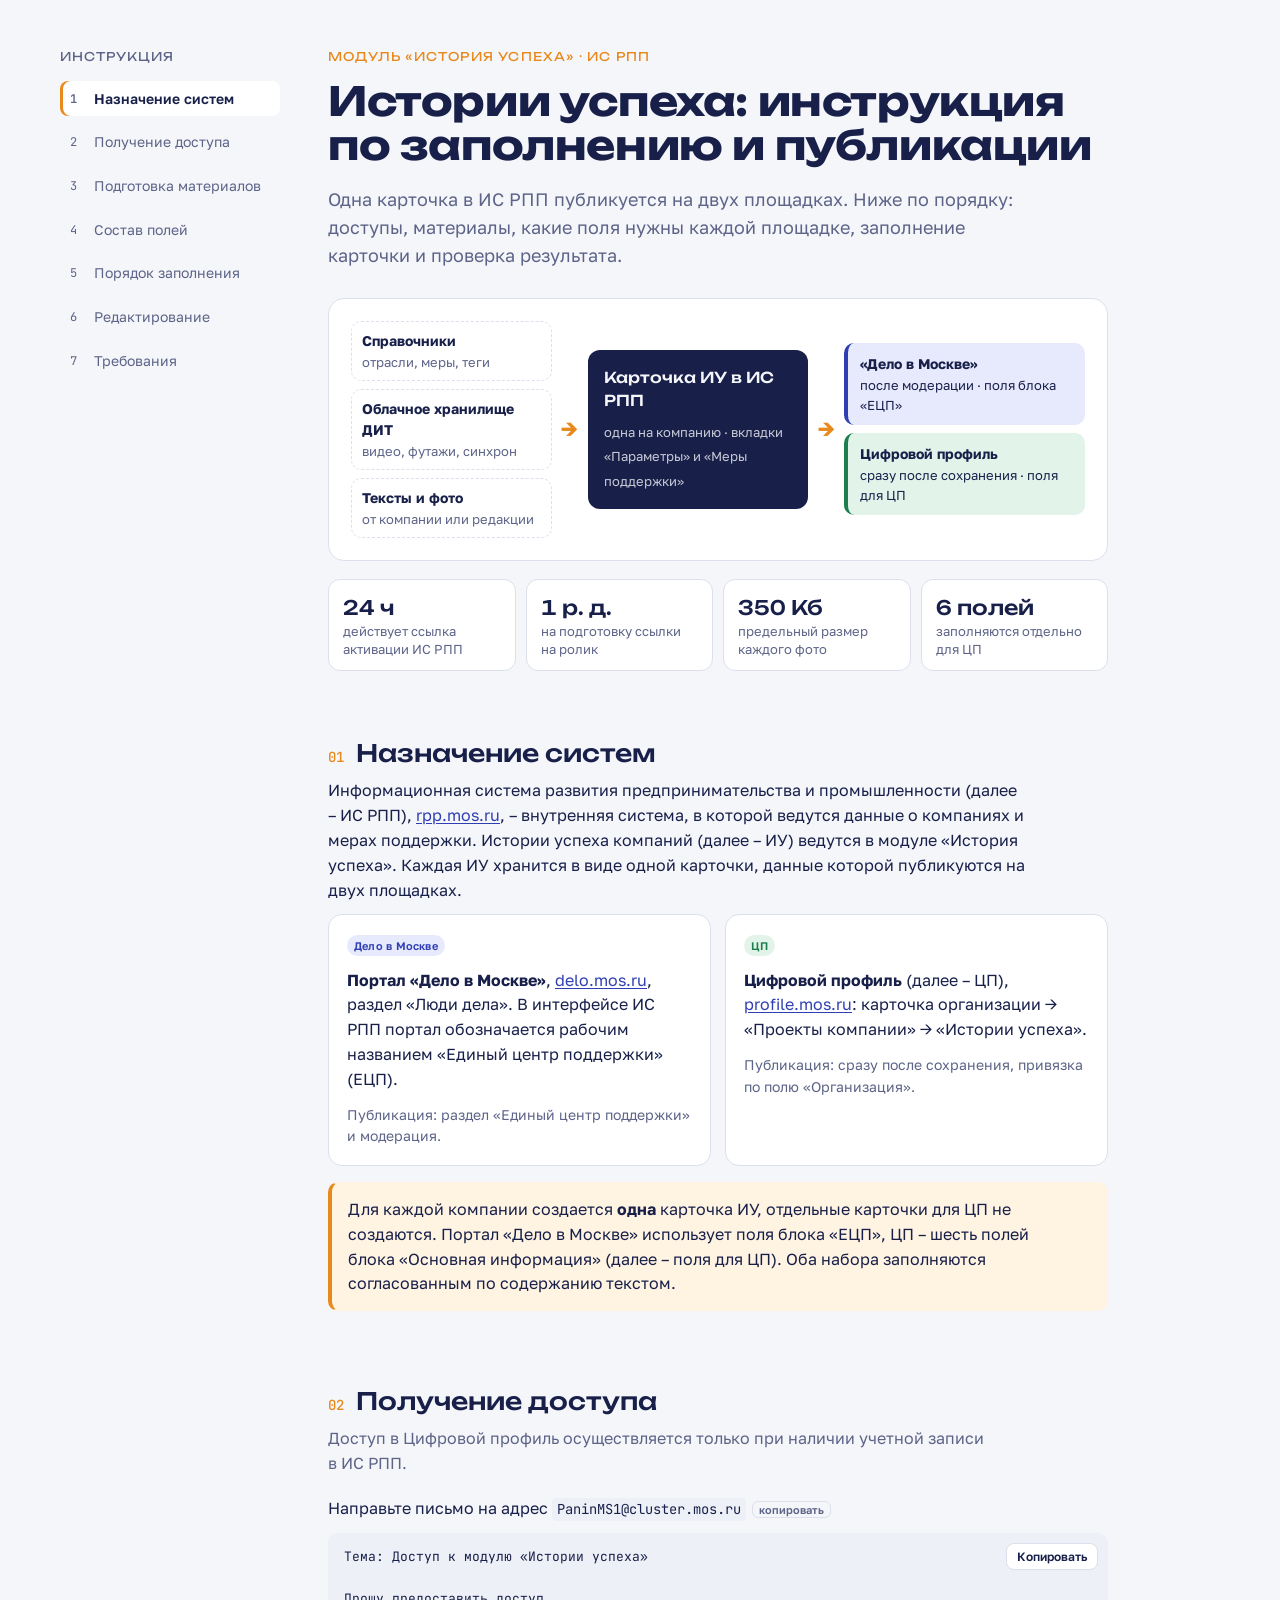
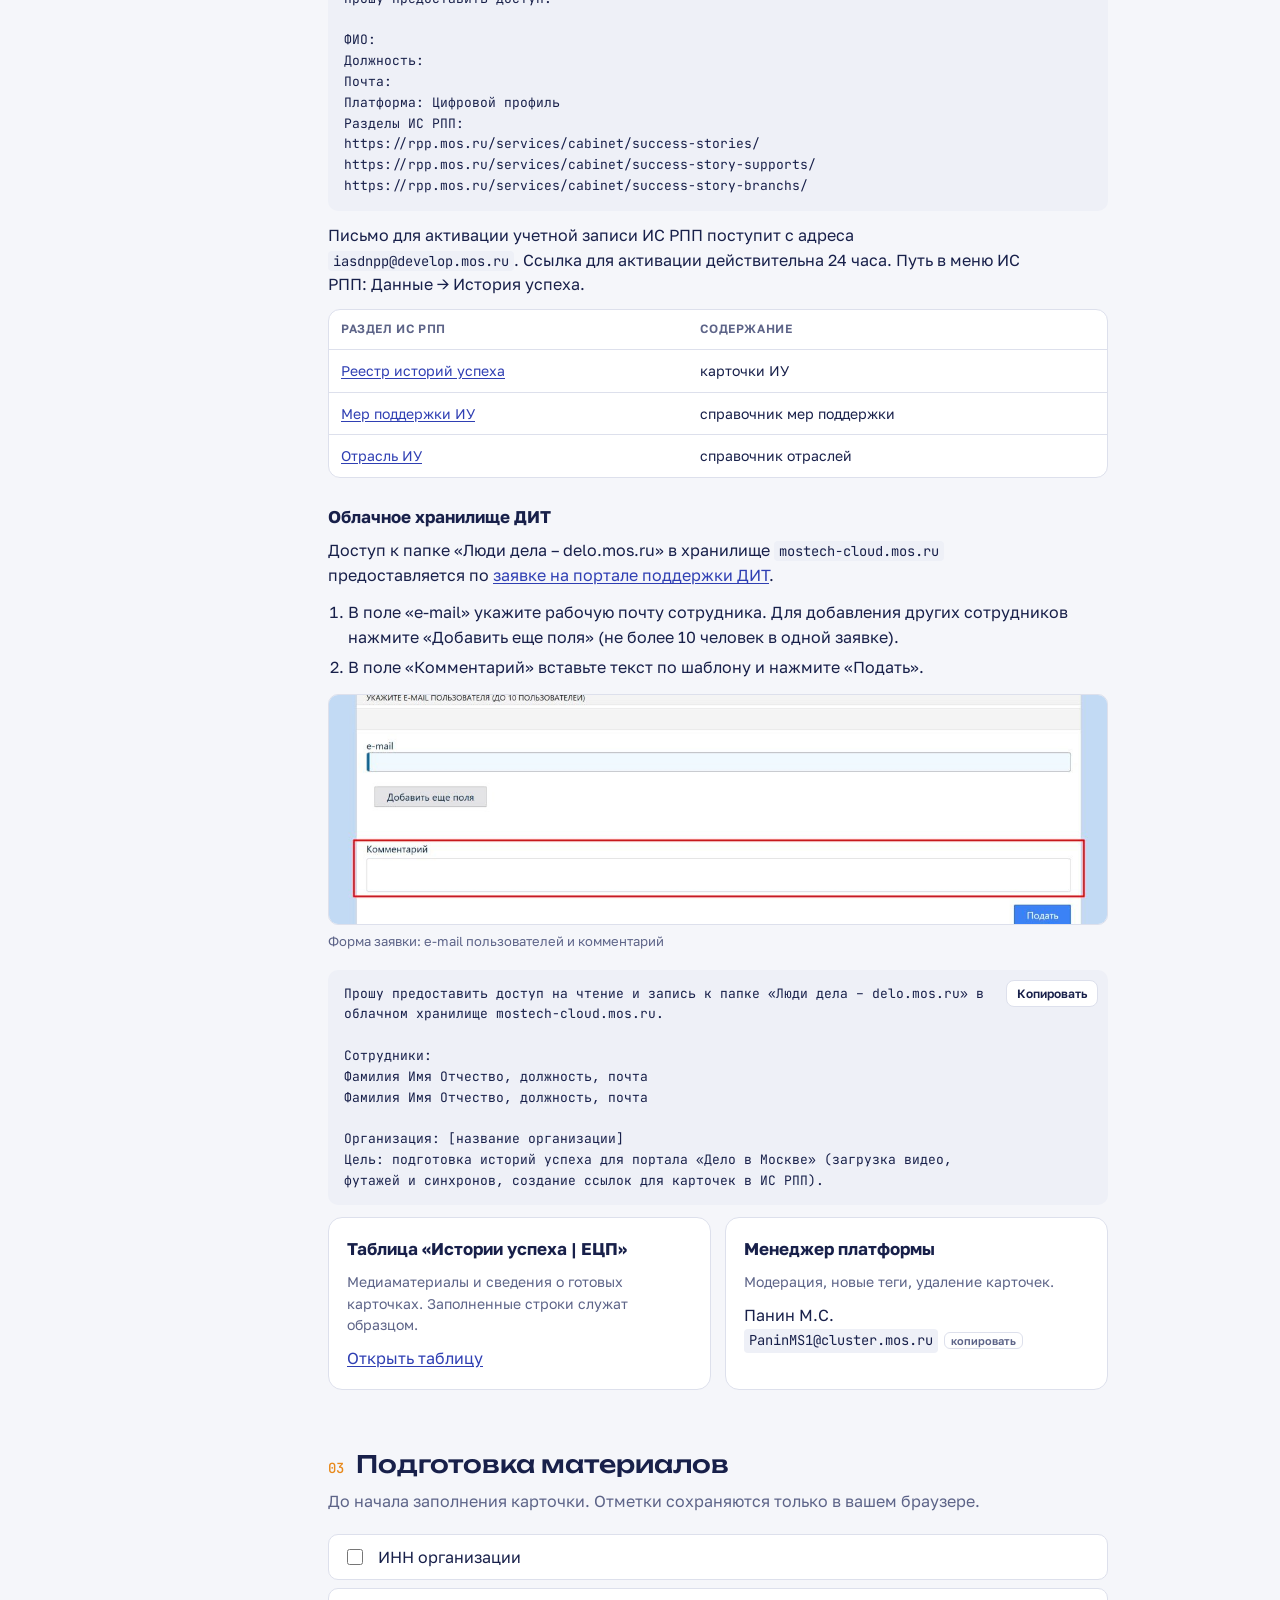
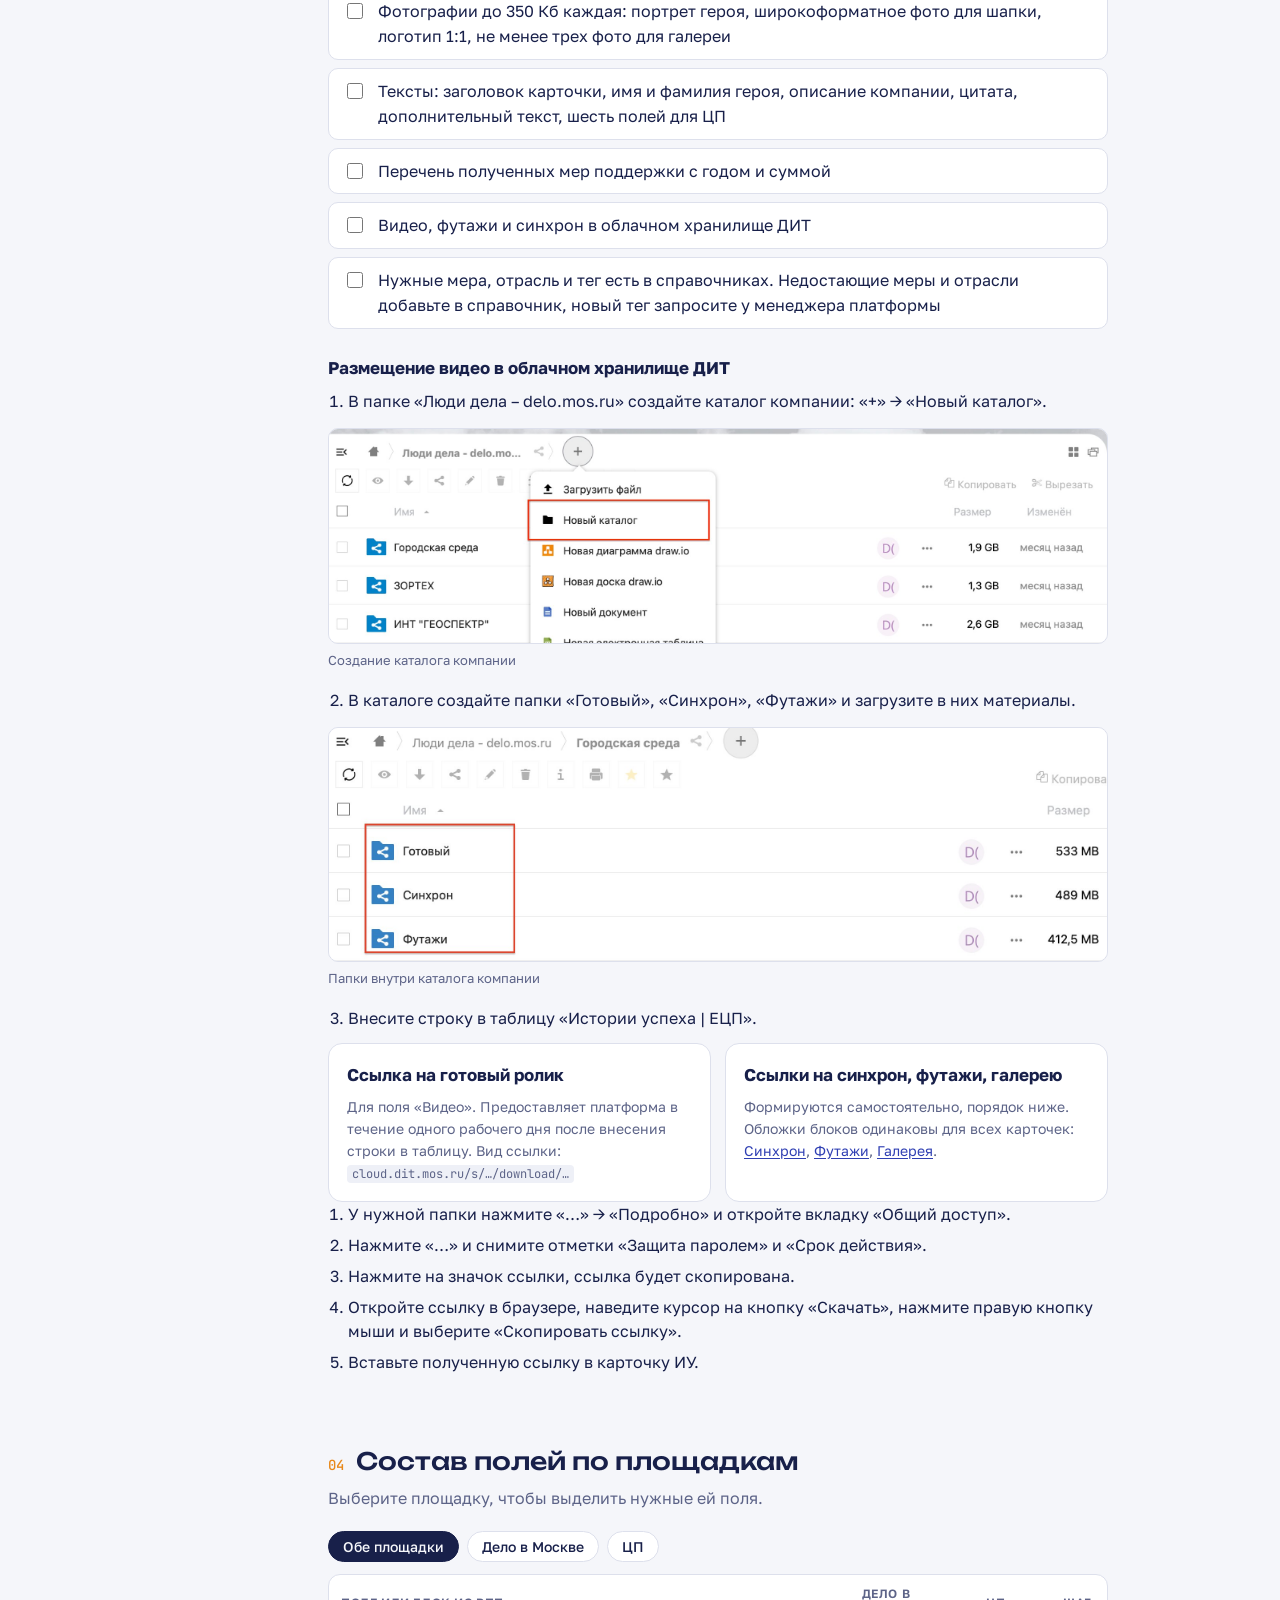
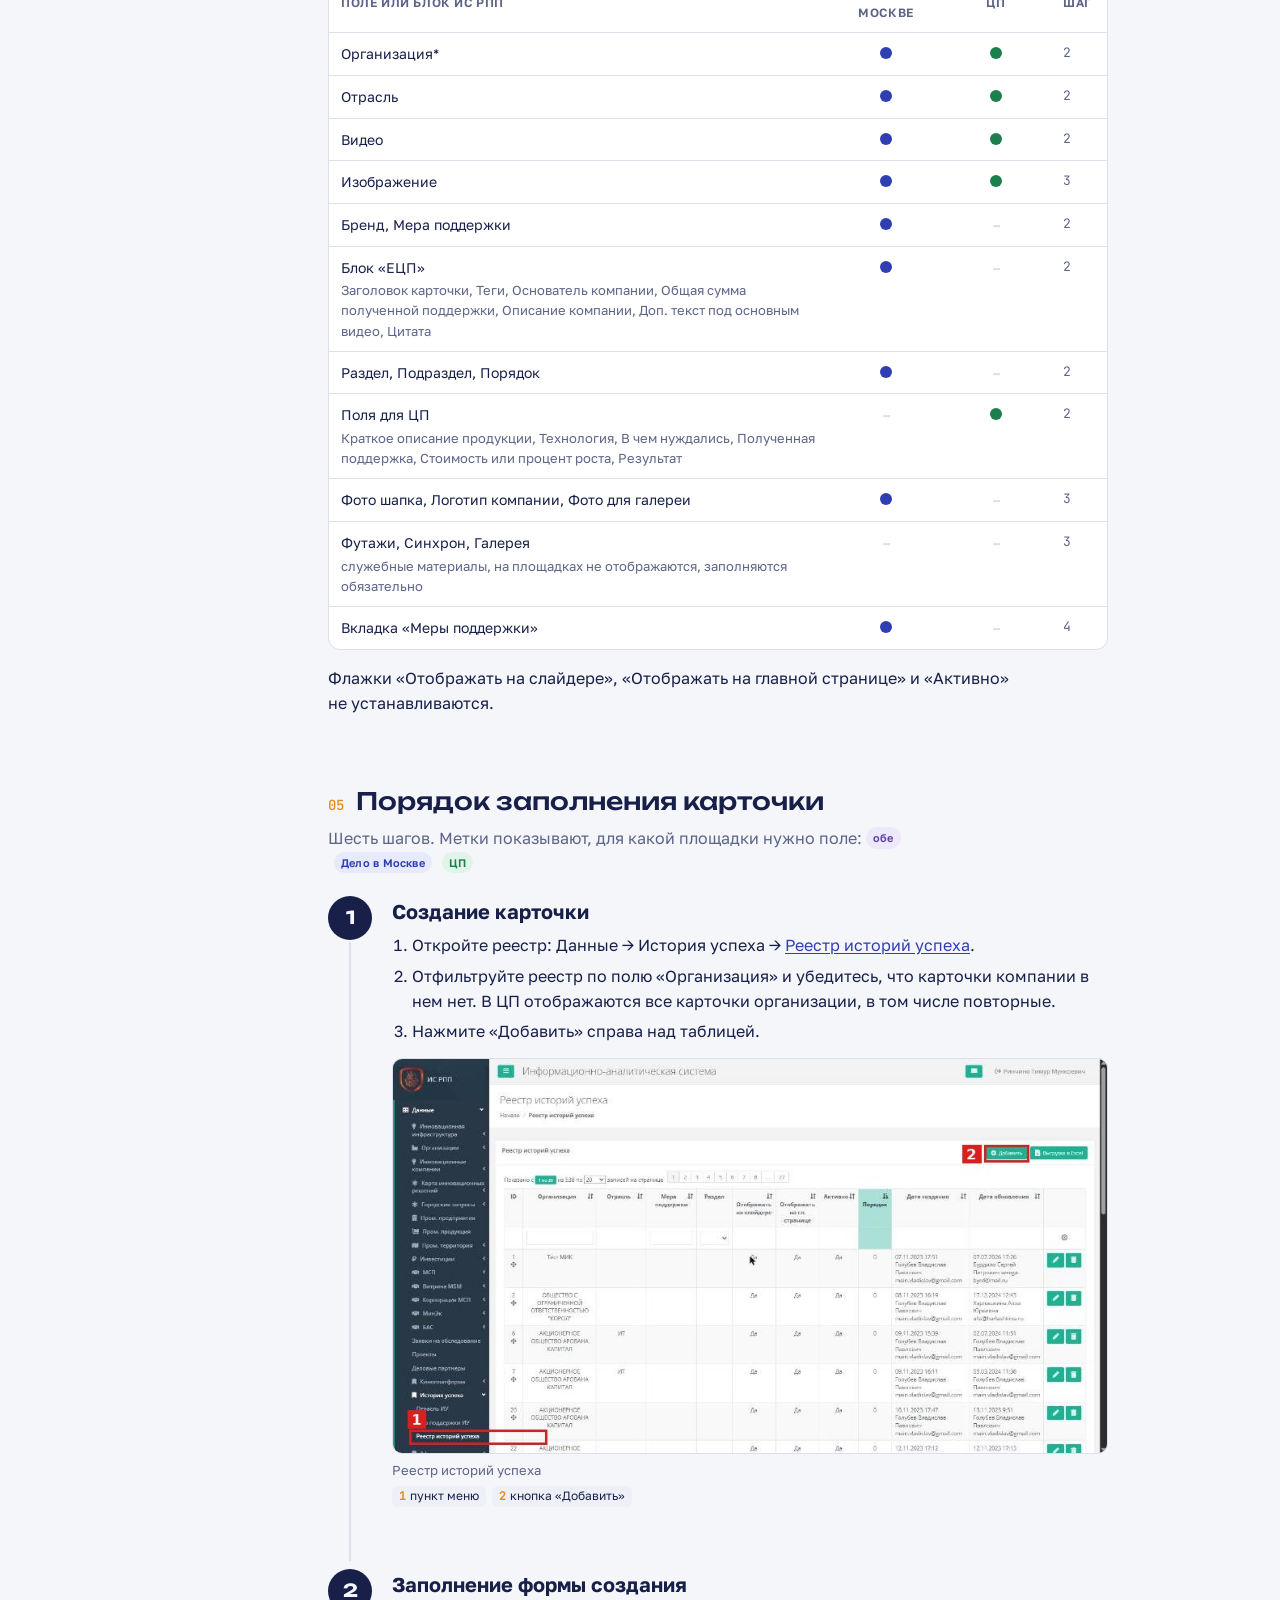
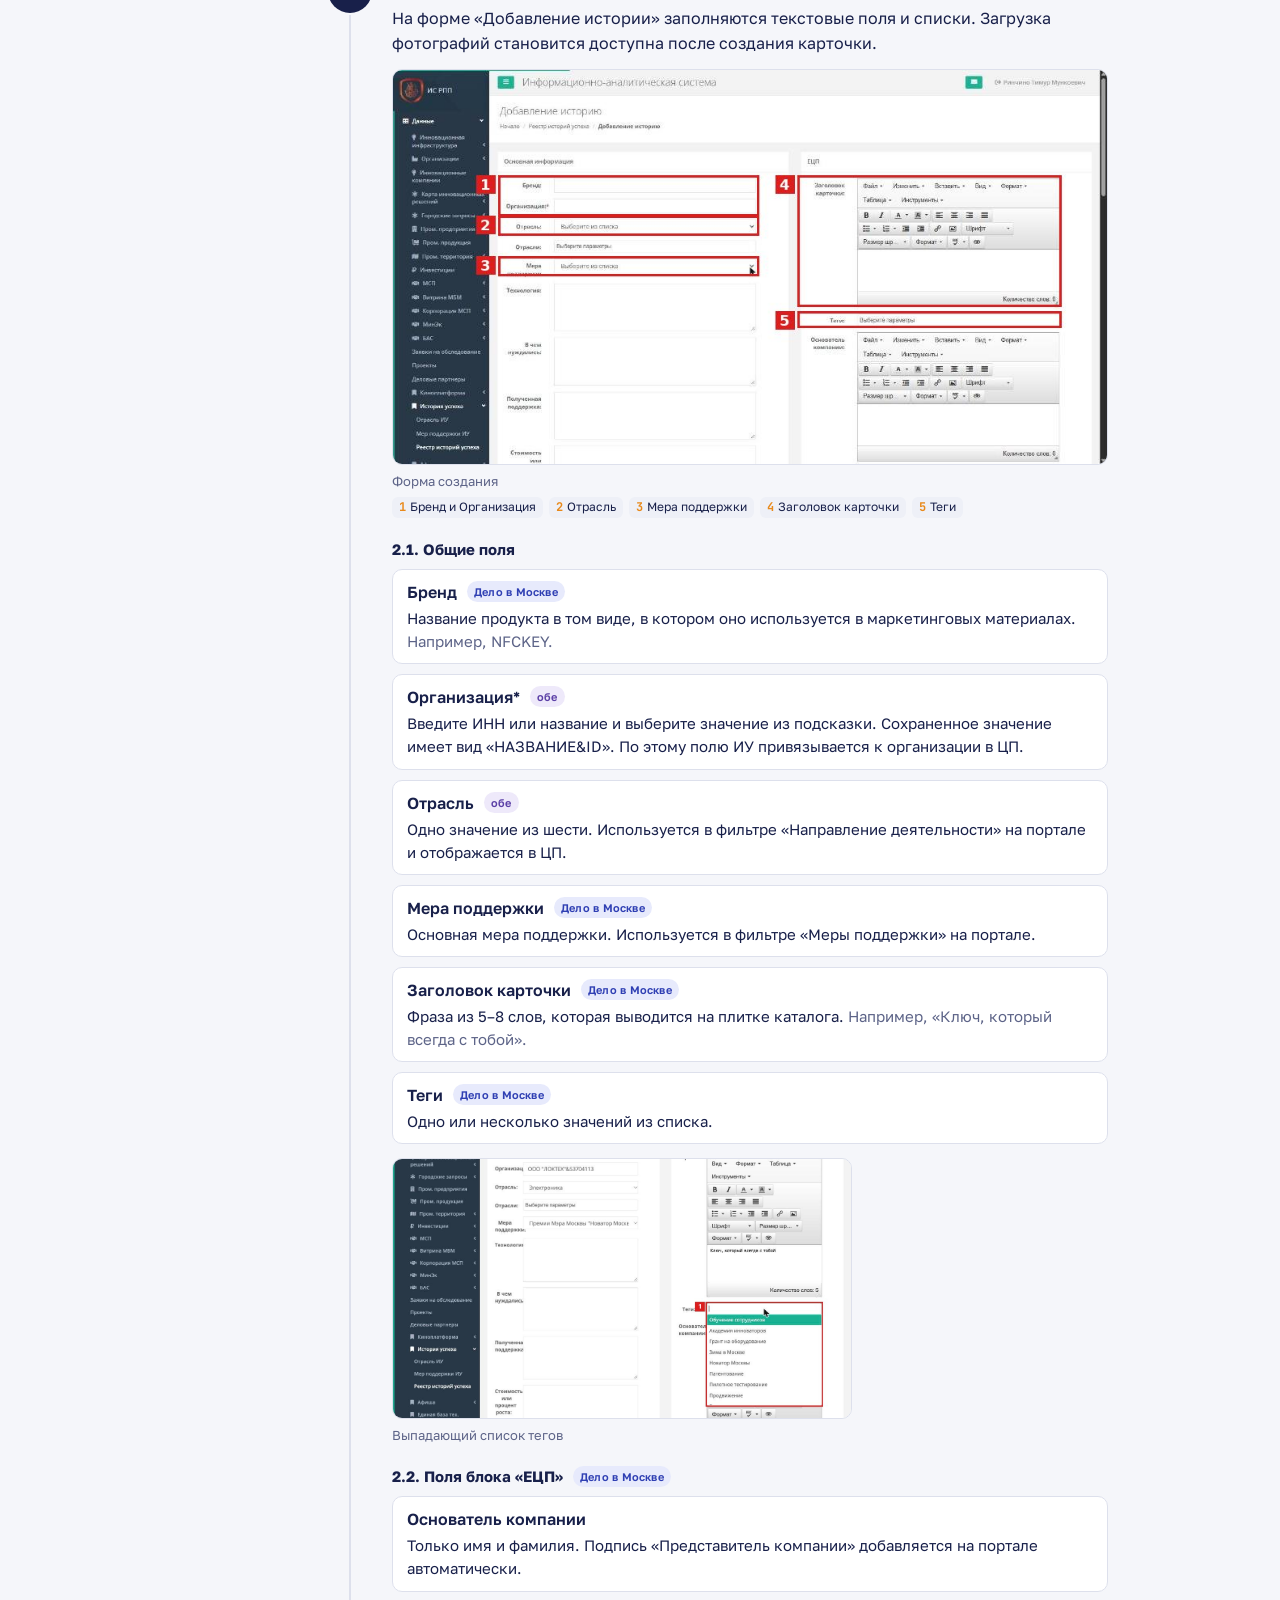
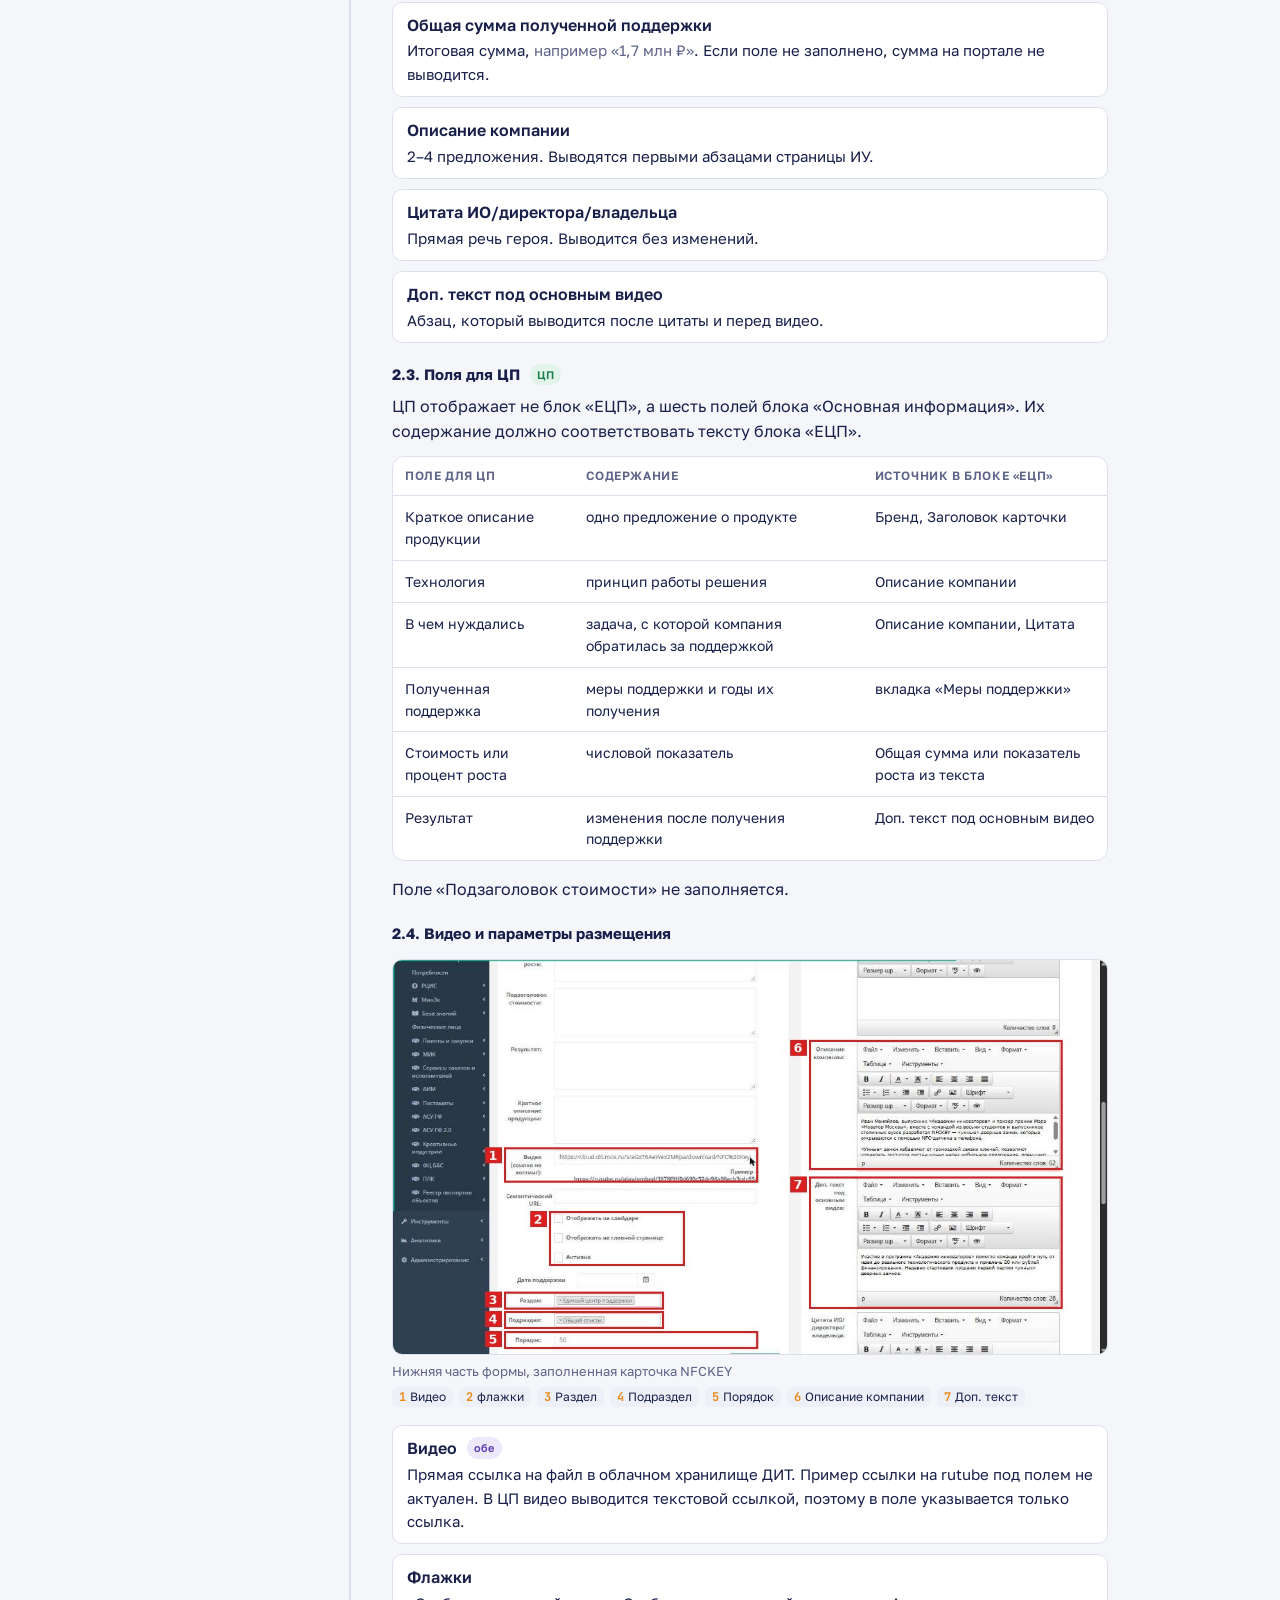
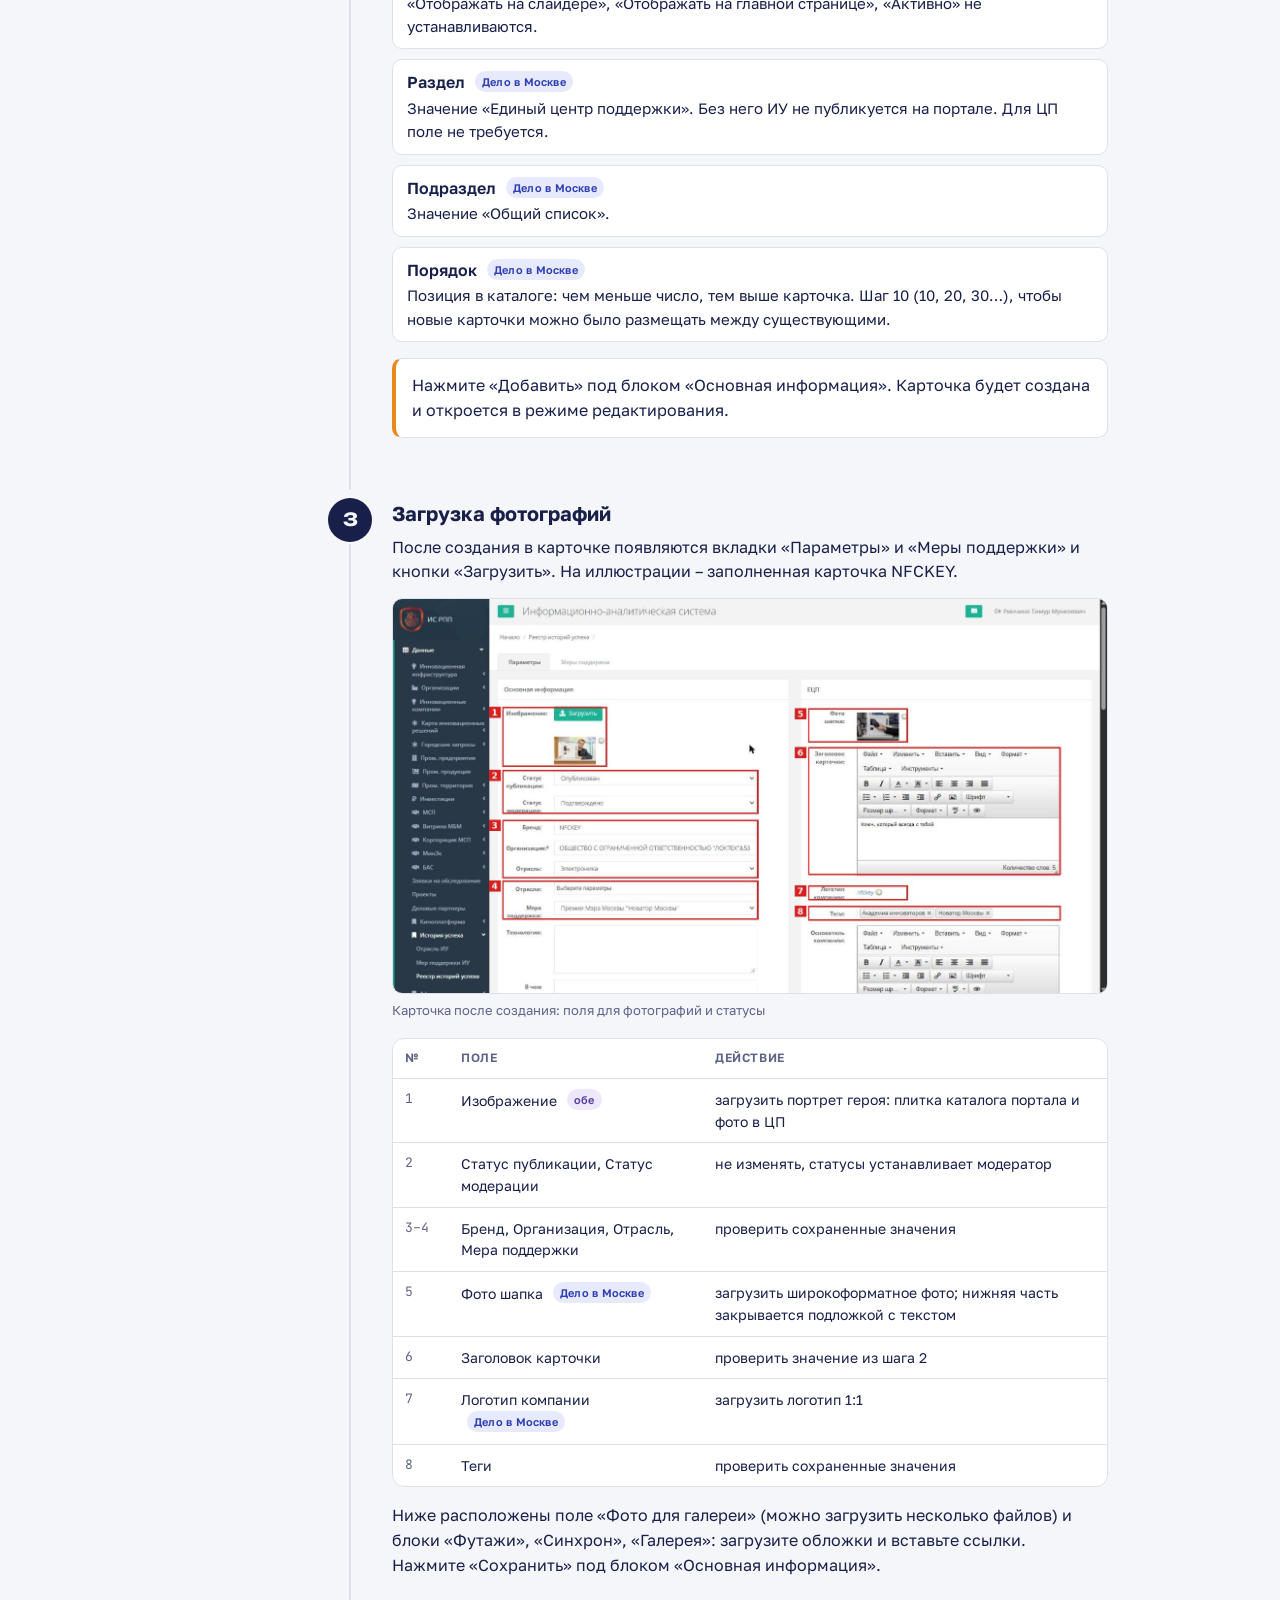
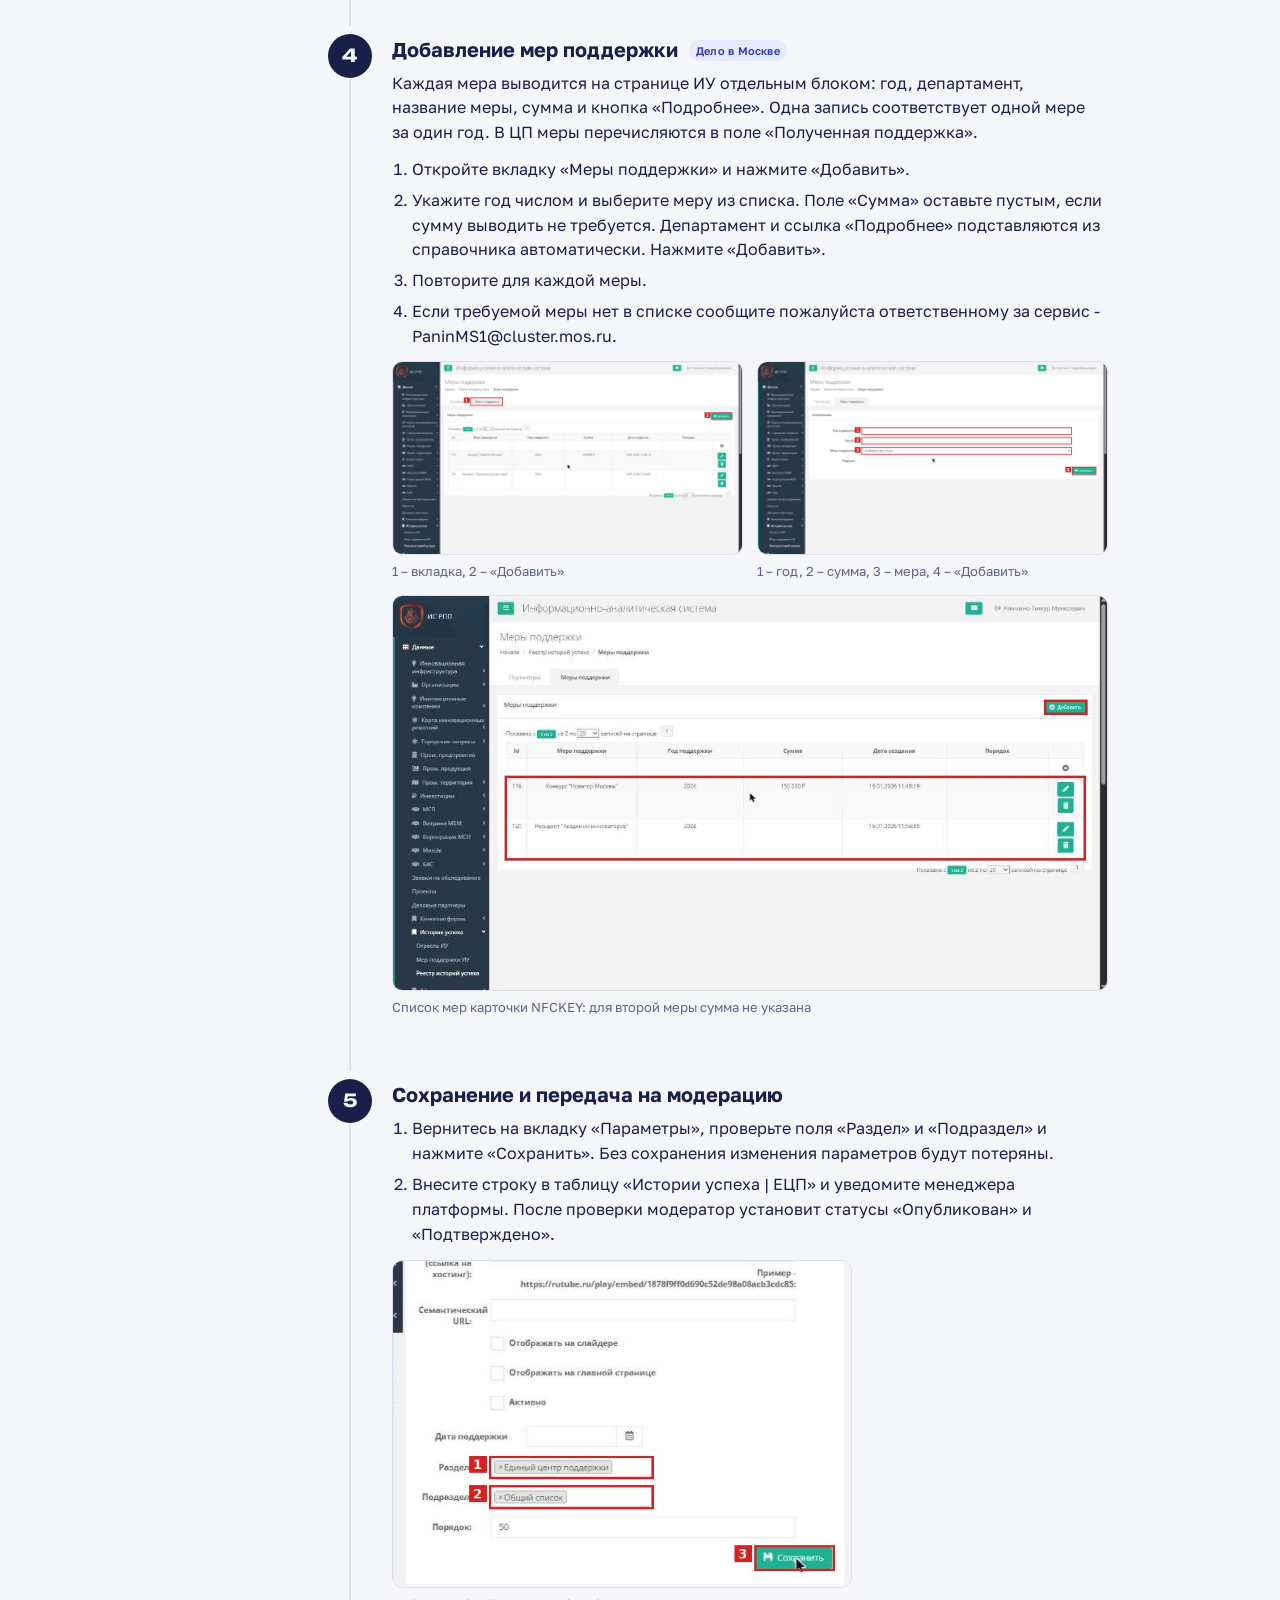
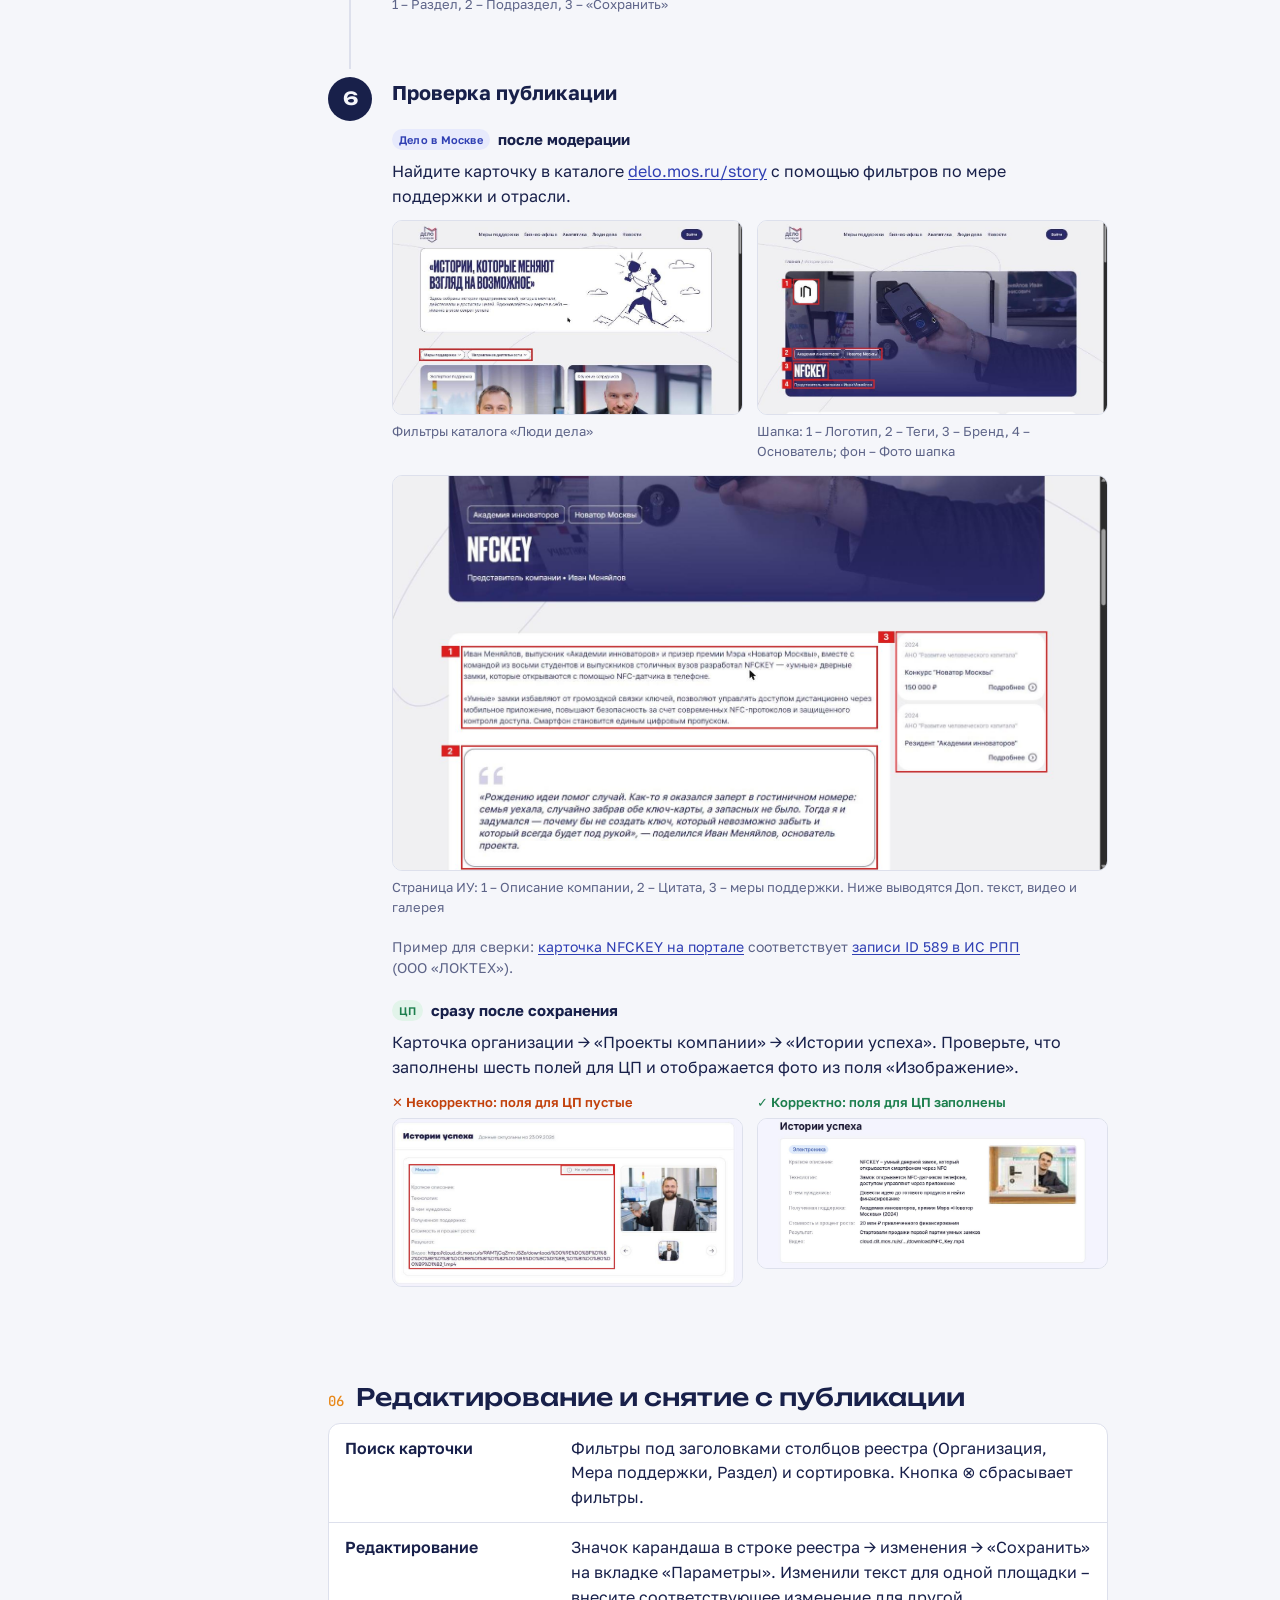
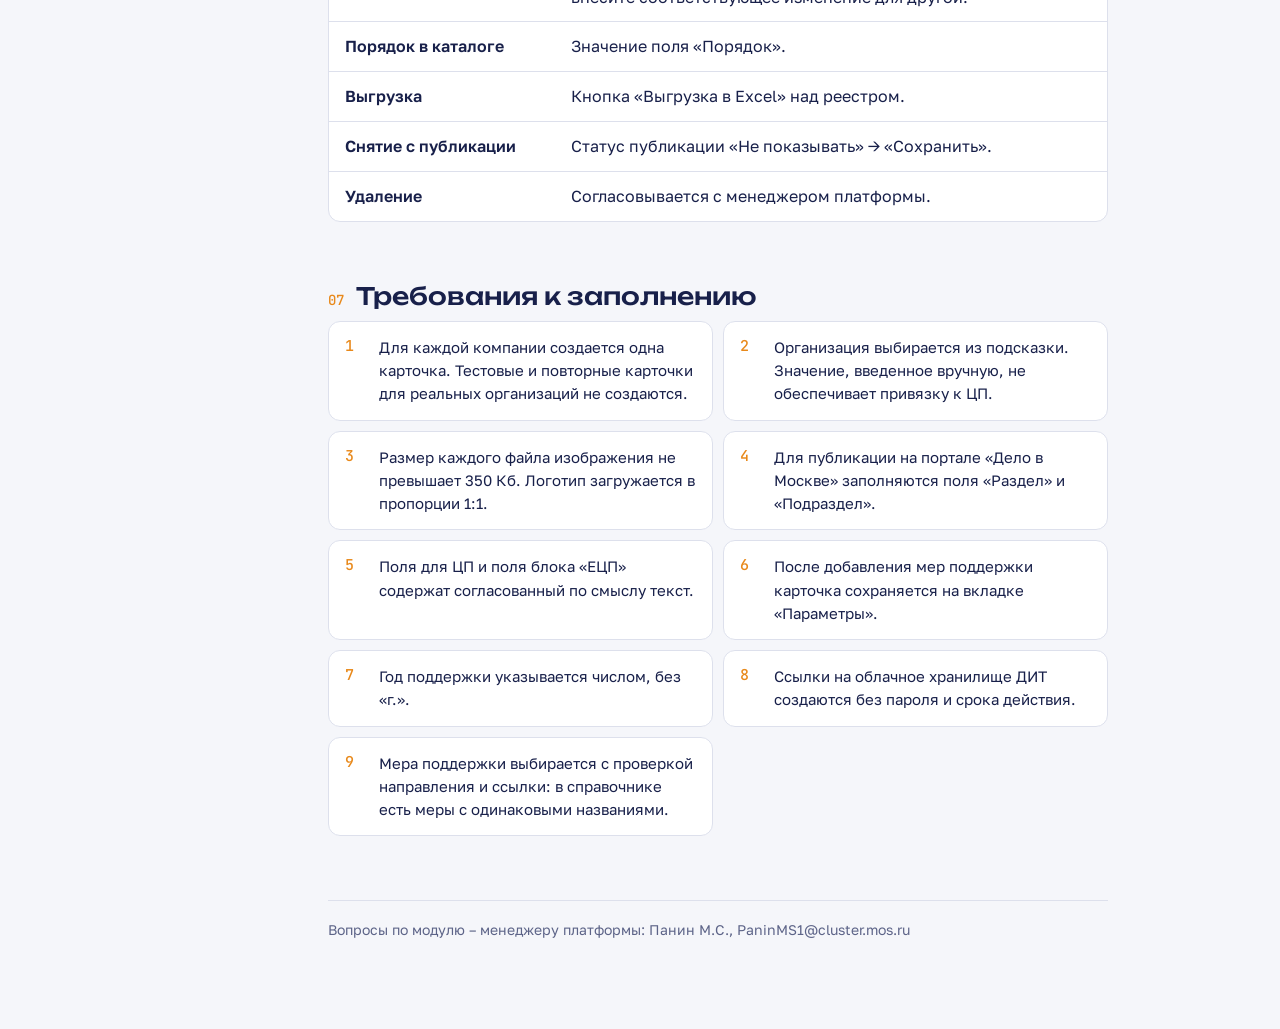
==== instructions.html @ 835289bd "Publish animated Digital Profile welcome screen and preserve instructions" ====
<!doctype html>
<html lang="ru">
<head>
<meta charset="utf-8">
<meta name="viewport" content="width=device-width, initial-scale=1, viewport-fit=cover">
<title>История успеха в ИС РПП</title>
<meta name="claude:viewport-fit-sides" content="cover">
<link rel="preconnect" href="https://fonts.googleapis.com">
<link rel="preconnect" href="https://fonts.gstatic.com" crossorigin>
<link rel="stylesheet" href="https://fonts.googleapis.com/css2?family=Golos+Text:wght@400;500;600;700&family=Unbounded:wght@500;700&family=JetBrains+Mono:wght@400;500&display=swap">
<style>
[hidden]{display:none!important}
img{max-width:100%}
/* Layout: sticky section rail on the left, one reading column; each step is a numbered station on a vertical line */
:root {
  --bg: #f5f6fa;
  --surface: #ffffff;
  --ink: #18204a;
  --muted: #5d6488;
  --line: #dde0ec;
  --accent: #e8891b;
  --dm: #2f3fb3;      /* «Дело в Москве» */
  --dm-soft: #e7eafc;
  --cp: #1d7f4e;      /* Цифровой профиль */
  --cp-soft: #e2f4ea;
  --both: #5b3fa6;
  --both-soft: #eee9fa;
  --warn-soft: #fff3e2;
  --code-bg: #eef0f7;
  --f-display: "Unbounded", "Golos Text", system-ui, sans-serif;
  --f-body: "Golos Text", system-ui, -apple-system, "Segoe UI", sans-serif;
  --f-mono: "JetBrains Mono", ui-monospace, "SFMono-Regular", Menlo, monospace;
}
@media (prefers-color-scheme: dark) {
  :root:not([data-theme="light"]) {
    --bg: #11142a; --surface: #1a1e3a; --ink: #e9ebf7; --muted: #a2a8c8; --line: #2e3358;
    --accent: #f3a043; --dm: #9aa6ff; --dm-soft: #262c5c; --cp: #6fd4a0; --cp-soft: #183b2c;
    --both: #c3b0ff; --both-soft: #2e2752; --warn-soft: #3a2c17; --code-bg: #232849;
    color-scheme: dark;
  }
}
:root[data-theme="dark"] {
  --bg: #11142a; --surface: #1a1e3a; --ink: #e9ebf7; --muted: #a2a8c8; --line: #2e3358;
  --accent: #f3a043; --dm: #9aa6ff; --dm-soft: #262c5c; --cp: #6fd4a0; --cp-soft: #183b2c;
  --both: #c3b0ff; --both-soft: #2e2752; --warn-soft: #3a2c17; --code-bg: #232849;
  color-scheme: dark;
}
* { box-sizing: border-box; }
html { scroll-behavior: smooth; }
@media (prefers-reduced-motion: reduce) { html { scroll-behavior: auto; } * { transition: none !important; } }
body {
  background: var(--bg); color: var(--ink);
  font-family: var(--f-body); font-size: 16px; line-height: 1.55;
  padding-left: max(16px, env(safe-area-inset-left, 0px));
  padding-right: max(16px, env(safe-area-inset-right, 0px));
}
a { color: var(--dm); text-underline-offset: 2px; }
a:focus-visible, button:focus-visible, summary:focus-visible, input:focus-visible { outline: 2px solid var(--accent); outline-offset: 2px; border-radius: 4px; }
code, .mono { font-family: var(--f-mono); font-size: 0.86em; }
code { background: var(--code-bg); padding: 1px 5px; border-radius: 4px; overflow-wrap: anywhere; }

.shell { max-width: 1160px; margin: 0 auto; display: grid; grid-template-columns: 220px minmax(0, 1fr); gap: 48px; padding-block: 40px 80px; }
@media (max-width: 900px) { .shell { grid-template-columns: minmax(0,1fr); gap: 0; padding-block: 24px 60px; } .rail { display: none; } }

/* rail */
.rail { position: sticky; top: calc(env(safe-area-inset-top, 0px) + 24px); align-self: start; font-size: 14px; }
.rail .brand { font-family: var(--f-display); font-size: 12px; letter-spacing: .08em; text-transform: uppercase; color: var(--muted); margin-bottom: 14px; }
.rail ol { list-style: none; margin: 0; padding: 0; display: grid; gap: 2px; counter-reset: r; }
.rail li { counter-increment: r; }
.rail a { display: flex; gap: 10px; padding: 7px 10px; border-radius: 8px; color: var(--muted); text-decoration: none; }
.rail a::before { content: counter(r); font-family: var(--f-mono); font-size: 12px; color: var(--muted); width: 14px; padding-top: 2px; }
.rail a:hover { background: var(--surface); color: var(--ink); }
.rail a.on { background: var(--surface); color: var(--ink); font-weight: 600; box-shadow: inset 3px 0 0 var(--accent); }

main { min-width: 0; }
.col { max-width: 780px; }

/* hero */
.eyebrow { font-family: var(--f-display); font-size: 12px; letter-spacing: .1em; text-transform: uppercase; color: var(--accent); margin: 0 0 12px; }
h1 { font-family: var(--f-display); font-weight: 700; font-size: clamp(26px, 4vw, 40px); line-height: 1.12; margin: 0 0 18px; text-wrap: balance; letter-spacing: -0.01em; }
.intro { font-size: 18px; color: var(--muted); max-width: 64ch; margin: 0 0 28px; }

.flow { display: grid; grid-template-columns: minmax(0,1fr) 36px minmax(0,1.1fr) 36px minmax(0,1.2fr); align-items: center; gap: 0; background: var(--surface); border: 1px solid var(--line); border-radius: 16px; padding: 22px; margin-bottom: 18px; }
.flow .inputs, .flow .outputs { display: grid; gap: 8px; }
.flow .in { font-size: 13px; color: var(--muted); padding: 8px 10px; border: 1px dashed var(--line); border-radius: 10px; }
.flow .in b { display: block; color: var(--ink); font-size: 14px; }
.flow .card { background: var(--ink); color: var(--bg); border-radius: 12px; padding: 16px; }
.flow .card b { font-family: var(--f-display); font-weight: 500; font-size: 15px; display: block; margin-bottom: 6px; }
.flow .card span { font-size: 13px; opacity: .8; }
.flow .arrow { text-align: center; color: var(--accent); font-size: 22px; font-weight: 700; }
.flow .out { border-radius: 10px; padding: 10px 12px; font-size: 13px; }
.flow .out b { display: block; font-size: 14px; }
.flow .out.dm { background: var(--dm-soft); color: var(--ink); border-left: 4px solid var(--dm); }
.flow .out.cp { background: var(--cp-soft); color: var(--ink); border-left: 4px solid var(--cp); }
@media (max-width: 640px) { .flow { grid-template-columns: minmax(0,1fr); } .flow .arrow { transform: rotate(90deg); padding: 4px 0; } }

.facts { display: grid; grid-template-columns: repeat(4, minmax(0,1fr)); gap: 10px; margin: 0 0 8px; }
.fact { background: var(--surface); border: 1px solid var(--line); border-radius: 12px; padding: 12px 14px; }
.fact .v { font-family: var(--f-display); font-weight: 500; font-size: 20px; font-variant-numeric: tabular-nums; }
.fact .k { font-size: 13px; color: var(--muted); line-height: 1.35; }
@media (max-width: 640px) { .facts { grid-template-columns: repeat(2, minmax(0,1fr)); } }

/* sections */
section { padding-top: 56px; scroll-margin-top: 16px; }
h2 { font-family: var(--f-display); font-weight: 500; font-size: 24px; margin: 0 0 6px; display: flex; align-items: baseline; gap: 12px; text-wrap: balance; }
h2 .n { font-family: var(--f-mono); font-size: 14px; color: var(--accent); font-weight: 500; }
.lede { color: var(--muted); margin: 0 0 20px; max-width: 66ch; }
h3 { font-size: 17px; margin: 26px 0 8px; }
p { margin: 0 0 12px; max-width: 70ch; }
ul, ol { padding-left: 20px; margin: 0 0 12px; }
li { margin-bottom: 6px; }

.tag { display: inline-block; font-size: 11px; font-weight: 600; letter-spacing: .02em; padding: 2px 7px; border-radius: 999px; vertical-align: 2px; margin-left: 6px; white-space: nowrap; }
.t-dm { background: var(--dm-soft); color: var(--dm); }
.t-cp { background: var(--cp-soft); color: var(--cp); }
.t-both { background: var(--both-soft); color: var(--both); }

.note { background: var(--surface); border: 1px solid var(--line); border-left: 4px solid var(--accent); border-radius: 10px; padding: 14px 16px; margin: 16px 0; }
.note.key { background: var(--warn-soft); border-color: transparent; border-left-color: var(--accent); }
.note p:last-child { margin: 0; }

/* access cards */
.grid2 { display: grid; grid-template-columns: repeat(2, minmax(0,1fr)); gap: 14px; }
@media (max-width: 700px) { .grid2 { grid-template-columns: minmax(0,1fr); } }
.panel { background: var(--surface); border: 1px solid var(--line); border-radius: 14px; padding: 18px; min-width: 0; }
.panel h3 { margin-top: 0; }
.panel .sub { font-size: 14px; color: var(--muted); margin-bottom: 10px; }

.tpl { position: relative; background: var(--code-bg); border-radius: 10px; padding: 14px 16px; padding-right: 96px; font-family: var(--f-mono); font-size: 13px; line-height: 1.6; white-space: pre-wrap; overflow-wrap: anywhere; margin: 10px 0 12px; }
.copy { position: absolute; top: 10px; right: 10px; font: 600 12px var(--f-body); background: var(--surface); color: var(--ink); border: 1px solid var(--line); border-radius: 8px; padding: 5px 10px; cursor: pointer; }
.copy:hover { border-color: var(--accent); }
.copy.done { color: var(--cp); border-color: var(--cp); }
.addr { display: inline-flex; align-items: center; gap: 6px; }
.addr button { font: 600 11px var(--f-body); background: transparent; color: var(--muted); border: 1px solid var(--line); border-radius: 6px; padding: 1px 6px; cursor: pointer; }

/* table */
.tablewrap { overflow-x: auto; border: 1px solid var(--line); border-radius: 12px; background: var(--surface); margin: 12px 0 16px; }
table { width: 100%; border-collapse: collapse; font-size: 14px; }
th { text-align: left; font-size: 12px; text-transform: uppercase; letter-spacing: .05em; color: var(--muted); font-weight: 600; padding: 10px 12px; border-bottom: 1px solid var(--line); }
td { padding: 10px 12px; border-bottom: 1px solid var(--line); vertical-align: top; }
tr:last-child td { border-bottom: 0; }
td.mark { text-align: center; width: 110px; }
.dot { display: inline-block; width: 12px; height: 12px; border-radius: 50%; }
.dot.dm { background: var(--dm); } .dot.cp { background: var(--cp); }
.dash { color: var(--line); font-weight: 700; }
td.stepref { font-family: var(--f-mono); font-size: 13px; color: var(--muted); width: 56px; }
.fields { color: var(--muted); font-size: 13px; display: block; margin-top: 2px; }

.filter { display: flex; flex-wrap: wrap; gap: 8px; margin: 4px 0 4px; }
.filter button { font: 500 14px var(--f-body); border: 1px solid var(--line); background: var(--surface); color: var(--ink); border-radius: 999px; padding: 6px 14px; cursor: pointer; }
.filter button[aria-pressed="true"] { background: var(--ink); color: var(--bg); border-color: var(--ink); }
tr.dim td { opacity: .28; }

/* checklist */
.check { list-style: none; padding: 0; display: grid; gap: 8px; }
.check li { margin: 0; }
.check label { display: flex; gap: 12px; align-items: flex-start; background: var(--surface); border: 1px solid var(--line); border-radius: 10px; padding: 10px 14px; cursor: pointer; }
.check input { margin-top: 4px; accent-color: var(--accent); width: 16px; height: 16px; flex: none; }
.check input:checked + span { color: var(--muted); text-decoration: line-through; text-decoration-color: var(--line); }

/* steps */
.steps { position: relative; margin-top: 8px; }
.step { position: relative; padding-left: 64px; padding-bottom: 36px; }
.step::before { content: ""; position: absolute; left: 21px; top: 46px; bottom: 0; width: 2px; background: var(--line); }
.step:last-child::before { display: none; }
.step .num { position: absolute; left: 0; top: 0; width: 44px; height: 44px; border-radius: 50%; background: var(--ink); color: var(--bg); font-family: var(--f-display); font-weight: 700; font-size: 18px; display: grid; place-items: center; }
.step h3 { margin: 8px 0 6px; font-size: 20px; }
.step h4 { font-size: 15px; margin: 20px 0 8px; display: flex; align-items: center; flex-wrap: wrap; gap: 4px; }
@media (max-width: 560px) { .step { padding-left: 0; } .step .num { position: static; margin-bottom: 4px; width: 38px; height: 38px; font-size: 16px; } .step::before { display: none; } }

dl.fl { margin: 0 0 12px; display: grid; gap: 10px; }
dl.fl > div { background: var(--surface); border: 1px solid var(--line); border-radius: 10px; padding: 10px 14px; }
dl.fl dt { font-weight: 600; }
dl.fl dd { margin: 2px 0 0; color: var(--ink); font-size: 15px; }
dl.fl dd .ex { color: var(--muted); }

figure { margin: 14px 0 18px; }
figure button.zoom { display: block; padding: 0; border: 1px solid var(--line); border-radius: 10px; overflow: hidden; background: var(--surface); cursor: zoom-in; max-width: 100%; }
figure img { display: block; max-width: 100%; height: auto; }
figure.narrow button.zoom { max-width: 460px; }
figcaption { font-size: 13px; color: var(--muted); margin-top: 6px; }
.badges { display: flex; flex-wrap: wrap; gap: 6px; margin-top: 6px; }
.badges span { font-size: 12px; background: var(--code-bg); color: var(--ink); border-radius: 6px; padding: 1px 7px; }
.badges b { font-family: var(--f-mono); color: var(--accent); margin-right: 4px; }

.compare { display: grid; grid-template-columns: repeat(2, minmax(0,1fr)); gap: 14px; }
@media (max-width: 700px) { .compare { grid-template-columns: minmax(0,1fr); } }
.compare .lab { font-size: 13px; font-weight: 600; margin-bottom: 6px; display: flex; align-items: center; gap: 6px; }
.compare .bad { color: #c2410c; } .compare .good { color: var(--cp); }

/* rules */
.rules { list-style: none; padding: 0; display: grid; grid-template-columns: repeat(2, minmax(0,1fr)); gap: 10px; counter-reset: q; }
@media (max-width: 700px) { .rules { grid-template-columns: minmax(0,1fr); } }
.rules li { counter-increment: q; margin: 0; background: var(--surface); border: 1px solid var(--line); border-radius: 12px; padding: 14px 16px 14px 50px; position: relative; font-size: 15px; }
.rules li::before { content: counter(q); position: absolute; left: 16px; top: 13px; font-family: var(--f-mono); font-weight: 500; color: var(--accent); }

.ops { display: grid; gap: 0; border: 1px solid var(--line); border-radius: 12px; background: var(--surface); overflow: hidden; }
.ops > div { display: grid; grid-template-columns: 210px minmax(0,1fr); gap: 16px; padding: 12px 16px; border-bottom: 1px solid var(--line); }
.ops > div:last-child { border-bottom: 0; }
.ops b { font-weight: 600; }
@media (max-width: 560px) { .ops > div { grid-template-columns: minmax(0,1fr); gap: 2px; } }

footer { margin-top: 64px; padding-top: 18px; border-top: 1px solid var(--line); color: var(--muted); font-size: 14px; }

/* lightbox */
.lb { position: fixed; inset: 0; background: rgba(10,12,30,.86); display: grid; place-items: center; padding: max(16px, env(safe-area-inset-top, 0px)) max(16px, env(safe-area-inset-right, 0px)) max(16px, env(safe-area-inset-bottom, 0px)) max(16px, env(safe-area-inset-left, 0px)); z-index: 50; cursor: zoom-out; }
.lb[hidden] { display: none; }
.lb img { max-width: 100%; max-height: 90vh; border-radius: 8px; background: #fff; }
.lb p { color: #e9ebf7; font-size: 14px; margin: 10px 0 0; text-align: center; }
</style>
</head>
<body>


<div class="shell">
  <nav class="rail" aria-label="Разделы">
    <div class="brand">Инструкция</div>
    <ol>
      <li><a href="#systems">Назначение систем</a></li>
      <li><a href="#access">Получение доступа</a></li>
      <li><a href="#prep">Подготовка материалов</a></li>
      <li><a href="#fields">Состав полей</a></li>
      <li><a href="#steps">Порядок заполнения</a></li>
      <li><a href="#edit">Редактирование</a></li>
      <li><a href="#rules">Требования</a></li>
    </ol>
  </nav>

  <main>
    <div class="col">
      <p class="eyebrow">Модуль «История успеха» · ИС РПП</p>
      <h1>Истории успеха: инструкция по заполнению и публикации</h1>
      <p class="intro">Одна карточка в ИС РПП публикуется на двух площадках. Ниже по порядку: доступы, материалы, какие поля нужны каждой площадке, заполнение карточки и проверка результата.</p>

      <div class="flow" role="img" aria-label="Справочники, облачное хранилище и тексты наполняют карточку ИУ, которая публикуется на портале «Дело в Москве» и в Цифровом профиле">
        <div class="inputs">
          <div class="in"><b>Справочники</b>отрасли, меры, теги</div>
          <div class="in"><b>Облачное хранилище ДИТ</b>видео, футажи, синхрон</div>
          <div class="in"><b>Тексты и фото</b>от компании или редакции</div>
        </div>
        <div class="arrow" aria-hidden="true">→</div>
        <div class="card"><b>Карточка ИУ в ИС РПП</b><span>одна на компанию · вкладки «Параметры» и «Меры поддержки»</span></div>
        <div class="arrow" aria-hidden="true">→</div>
        <div class="outputs">
          <div class="out dm"><b>«Дело в Москве»</b>после модерации · поля блока «ЕЦП»</div>
          <div class="out cp"><b>Цифровой профиль</b>сразу после сохранения · поля для ЦП</div>
        </div>
      </div>

      <div class="facts">
        <div class="fact"><div class="v">24 ч</div><div class="k">действует ссылка активации ИС РПП</div></div>
        <div class="fact"><div class="v">1 р. д.</div><div class="k">на подготовку ссылки на ролик</div></div>
        <div class="fact"><div class="v">350 Кб</div><div class="k">предельный размер каждого фото</div></div>
        <div class="fact"><div class="v">6 полей</div><div class="k">заполняются отдельно для ЦП</div></div>
      </div>

      <!-- 1 -->
      <section id="systems">
        <h2><span class="n">01</span>Назначение систем</h2>
        <p>Информационная система развития предпринимательства и промышленности (далее – ИС РПП), <a href="https://rpp.mos.ru">rpp.mos.ru</a>, – внутренняя система, в которой ведутся данные о компаниях и мерах поддержки. Истории успеха компаний (далее – ИУ) ведутся в модуле «История успеха». Каждая ИУ хранится в виде одной карточки, данные которой публикуются на двух площадках.</p>
        <div class="grid2">
          <div class="panel">
            <h3><span class="tag t-dm" style="margin-left:0">Дело в Москве</span></h3>
            <p><b>Портал «Дело в Москве»</b>, <a href="https://delo.mos.ru">delo.mos.ru</a>, раздел «Люди дела». В интерфейсе ИС РПП портал обозначается рабочим названием «Единый центр поддержки» (ЕЦП).</p>
            <p class="sub" style="margin:0">Публикация: раздел «Единый центр поддержки» и модерация.</p>
          </div>
          <div class="panel">
            <h3><span class="tag t-cp" style="margin-left:0">ЦП</span></h3>
            <p><b>Цифровой профиль</b> (далее – ЦП), <a href="https://profile.mos.ru">profile.mos.ru</a>: карточка организации → «Проекты компании» → «Истории успеха».</p>
            <p class="sub" style="margin:0">Публикация: сразу после сохранения, привязка по полю «Организация».</p>
          </div>
        </div>
        <div class="note key"><p>Для каждой компании создается <b>одна</b> карточка ИУ, отдельные карточки для ЦП не создаются. Портал «Дело в Москве» использует поля блока «ЕЦП», ЦП – шесть полей блока «Основная информация» (далее – поля для ЦП). Оба набора заполняются согласованным по содержанию текстом.</p></div>
      </section>

      <!-- 2 -->
      <section id="access">
        <h2><span class="n">02</span>Получение доступа</h2>
        <p class="lede">Доступ в Цифровой профиль осуществляется только при наличии учетной записи в ИС РПП.</p>

        <p>Направьте письмо на адрес <span class="addr"><code>PaninMS1@cluster.mos.ru</code><button type="button" data-copy="PaninMS1@cluster.mos.ru">копировать</button></span></p>
        <div class="tpl" id="tpl-rpp">Тема: Доступ к модулю «Истории успеха»

Прошу предоставить доступ.

ФИО:
Должность:
Почта:
Платформа: Цифровой профиль
Разделы ИС РПП:
https://rpp.mos.ru/services/cabinet/success-stories/
https://rpp.mos.ru/services/cabinet/success-story-supports/
https://rpp.mos.ru/services/cabinet/success-story-branchs/<button type="button" class="copy" data-copy-from="tpl-rpp">Копировать</button></div>
        <p>Письмо для активации учетной записи ИС РПП поступит с адреса <code>iasdnpp@develop.mos.ru</code>. Ссылка для активации действительна 24 часа. Путь в меню ИС РПП: Данные → История успеха.</p>
        <div class="tablewrap"><table>
          <tr><th>Раздел ИС РПП</th><th>Содержание</th></tr>
          <tr><td><a href="https://rpp.mos.ru/services/cabinet/success-stories/">Реестр историй успеха</a></td><td>карточки ИУ</td></tr>
          <tr><td><a href="https://rpp.mos.ru/services/cabinet/success-story-supports/">Мер поддержки ИУ</a></td><td>справочник мер поддержки</td></tr>
          <tr><td><a href="https://rpp.mos.ru/services/cabinet/success-story-branchs/">Отрасль ИУ</a></td><td>справочник отраслей</td></tr>
        </table></div>

        <h3>Облачное хранилище ДИТ</h3>
        <p>Доступ к папке «Люди дела – delo.mos.ru» в хранилище <code>mostech-cloud.mos.ru</code> предоставляется по <a href="https://moscow.itsm.mos.ru/self-service/requests/new/provide_description?from=wizard&amp;service_id=25&amp;service_instance_id=18&amp;support_domain=its&amp;template_id=31349">заявке на портале поддержки ДИТ</a>.</p>
        <ol>
          <li>В поле «e-mail» укажите рабочую почту сотрудника. Для добавления других сотрудников нажмите «Добавить еще поля» (не более 10 человек в одной заявке).</li>
          <li>В поле «Комментарий» вставьте текст по шаблону и нажмите «Подать».</li>
        </ol>
        <figure><button type="button" class="zoom"><img src="[data-uri]" alt="Форма заявки на доступ к облачному хранилищу" loading="lazy"></button><figcaption>Форма заявки: e-mail пользователей и комментарий</figcaption></figure>
        <div class="tpl" id="tpl-cloud">Прошу предоставить доступ на чтение и запись к папке «Люди дела – delo.mos.ru» в облачном хранилище mostech-cloud.mos.ru.

Сотрудники:
Фамилия Имя Отчество, должность, почта
Фамилия Имя Отчество, должность, почта

Организация: [название организации]
Цель: подготовка историй успеха для портала «Дело в Москве» (загрузка видео, футажей и синхронов, создание ссылок для карточек в ИС РПП).<button type="button" class="copy" data-copy-from="tpl-cloud">Копировать</button></div>

        <div class="grid2">
          <div class="panel">
            <h3>Таблица «Истории успеха | ЕЦП»</h3>
            <p class="sub">Медиаматериалы и сведения о готовых карточках. Заполненные строки служат образцом.</p>
            <a href="https://docs.google.com/spreadsheets/d/1yCe7pXnHOT6a_bKGUTmo91ILgXWnK9MKm9QyP67jc7c">Открыть таблицу</a>
          </div>
          <div class="panel">
            <h3>Менеджер платформы</h3>
            <p class="sub">Модерация, новые теги, удаление карточек.</p>
            <p style="margin:0">Панин М.С.<br><span class="addr"><code>PaninMS1@cluster.mos.ru</code><button type="button" data-copy="PaninMS1@cluster.mos.ru">копировать</button></span></p>
          </div>
        </div>
      </section>

      <!-- 3 -->
      <section id="prep">
        <h2><span class="n">03</span>Подготовка материалов</h2>
        <p class="lede">До начала заполнения карточки. Отметки сохраняются только в вашем браузере.</p>
        <ul class="check" id="prep-list">
          <li><label><input type="checkbox" id="c1"><span>ИНН организации</span></label></li>
          <li><label><input type="checkbox" id="c2"><span>Фотографии до 350 Кб каждая: портрет героя, широкоформатное фото для шапки, логотип 1:1, не менее трех фото для галереи</span></label></li>
          <li><label><input type="checkbox" id="c3"><span>Тексты: заголовок карточки, имя и фамилия героя, описание компании, цитата, дополнительный текст, шесть полей для ЦП</span></label></li>
          <li><label><input type="checkbox" id="c4"><span>Перечень полученных мер поддержки с годом и суммой</span></label></li>
          <li><label><input type="checkbox" id="c5"><span>Видео, футажи и синхрон в облачном хранилище ДИТ</span></label></li>
          <li><label><input type="checkbox" id="c6"><span>Нужные мера, отрасль и тег есть в справочниках. Недостающие меры и отрасли добавьте в справочник, новый тег запросите у менеджера платформы</span></label></li>
        </ul>

        <h3>Размещение видео в облачном хранилище ДИТ</h3>
        <ol>
          <li>В папке «Люди дела – delo.mos.ru» создайте каталог компании: «+» → «Новый каталог».</li>
        </ol>
        <figure><button type="button" class="zoom"><img src="[data-uri]" alt="Создание каталога компании в облачном хранилище" loading="lazy"></button><figcaption>Создание каталога компании</figcaption></figure>
        <ol start="2">
          <li>В каталоге создайте папки «Готовый», «Синхрон», «Футажи» и загрузите в них материалы.</li>
        </ol>
        <figure><button type="button" class="zoom"><img src="[data-uri]" alt="Три папки внутри каталога компании" loading="lazy"></button><figcaption>Папки внутри каталога компании</figcaption></figure>
        <ol start="3">
          <li>Внесите строку в таблицу «Истории успеха | ЕЦП».</li>
        </ol>
        <div class="grid2">
          <div class="panel">
            <h3>Ссылка на готовый ролик</h3>
            <p class="sub" style="margin:0">Для поля «Видео». Предоставляет платформа в течение одного рабочего дня после внесения строки в таблицу. Вид ссылки: <code>cloud.dit.mos.ru/s/…/download/…</code></p>
          </div>
          <div class="panel">
            <h3>Ссылки на синхрон, футажи, галерею</h3>
            <p class="sub" style="margin:0">Формируются самостоятельно, порядок ниже. Обложки блоков одинаковы для всех карточек: <a href="https://mostech-cloud.mos.ru/s/fqjfcG9kSxJycxz">Синхрон</a>, <a href="https://mostech-cloud.mos.ru/s/CXA8K2Nfks8j5X5">Футажи</a>, <a href="https://mostech-cloud.mos.ru/s/D36KH8QtPyzs7ea">Галерея</a>.</p>
          </div>
        </div>
        <ol>
          <li>У нужной папки нажмите «…» → «Подробно» и откройте вкладку «Общий доступ».</li>
          <li>Нажмите «…» и снимите отметки «Защита паролем» и «Срок действия».</li>
          <li>Нажмите на значок ссылки, ссылка будет скопирована.</li>
          <li>Откройте ссылку в браузере, наведите курсор на кнопку «Скачать», нажмите правую кнопку мыши и выберите «Скопировать ссылку».</li>
          <li>Вставьте полученную ссылку в карточку ИУ.</li>
        </ol>
      </section>

      <!-- 4 -->
      <section id="fields">
        <h2><span class="n">04</span>Состав полей по площадкам</h2>
        <p class="lede">Выберите площадку, чтобы выделить нужные ей поля.</p>
        <div class="filter" role="group" aria-label="Площадка">
          <button type="button" data-f="all" aria-pressed="true">Обе площадки</button>
          <button type="button" data-f="dm" aria-pressed="false">Дело в Москве</button>
          <button type="button" data-f="cp" aria-pressed="false">ЦП</button>
        </div>
        <div class="tablewrap"><table id="matrix">
          <tr><th>Поле или блок ИС РПП</th><th style="text-align:center">Дело в Москве</th><th style="text-align:center">ЦП</th><th>Шаг</th></tr>
          <tr data-p="dm cp"><td>Организация*</td><td class="mark"><span class="dot dm"></span></td><td class="mark"><span class="dot cp"></span></td><td class="stepref">2</td></tr>
          <tr data-p="dm cp"><td>Отрасль</td><td class="mark"><span class="dot dm"></span></td><td class="mark"><span class="dot cp"></span></td><td class="stepref">2</td></tr>
          <tr data-p="dm cp"><td>Видео</td><td class="mark"><span class="dot dm"></span></td><td class="mark"><span class="dot cp"></span></td><td class="stepref">2</td></tr>
          <tr data-p="dm cp"><td>Изображение</td><td class="mark"><span class="dot dm"></span></td><td class="mark"><span class="dot cp"></span></td><td class="stepref">3</td></tr>
          <tr data-p="dm"><td>Бренд, Мера поддержки</td><td class="mark"><span class="dot dm"></span></td><td class="mark"><span class="dash">–</span></td><td class="stepref">2</td></tr>
          <tr data-p="dm"><td>Блок «ЕЦП»<span class="fields">Заголовок карточки, Теги, Основатель компании, Общая сумма полученной поддержки, Описание компании, Доп. текст под основным видео, Цитата</span></td><td class="mark"><span class="dot dm"></span></td><td class="mark"><span class="dash">–</span></td><td class="stepref">2</td></tr>
          <tr data-p="dm"><td>Раздел, Подраздел, Порядок</td><td class="mark"><span class="dot dm"></span></td><td class="mark"><span class="dash">–</span></td><td class="stepref">2</td></tr>
          <tr data-p="cp"><td>Поля для ЦП<span class="fields">Краткое описание продукции, Технология, В чем нуждались, Полученная поддержка, Стоимость или процент роста, Результат</span></td><td class="mark"><span class="dash">–</span></td><td class="mark"><span class="dot cp"></span></td><td class="stepref">2</td></tr>
          <tr data-p="dm"><td>Фото шапка, Логотип компании, Фото для галереи</td><td class="mark"><span class="dot dm"></span></td><td class="mark"><span class="dash">–</span></td><td class="stepref">3</td></tr>
          <tr data-p="srv"><td>Футажи, Синхрон, Галерея<span class="fields">служебные материалы, на площадках не отображаются, заполняются обязательно</span></td><td class="mark"><span class="dash">–</span></td><td class="mark"><span class="dash">–</span></td><td class="stepref">3</td></tr>
          <tr data-p="dm"><td>Вкладка «Меры поддержки»</td><td class="mark"><span class="dot dm"></span></td><td class="mark"><span class="dash">–</span></td><td class="stepref">4</td></tr>
        </table></div>
        <p>Флажки «Отображать на слайдере», «Отображать на главной странице» и «Активно» не устанавливаются.</p>
      </section>

      <!-- 5 -->
      <section id="steps">
        <h2><span class="n">05</span>Порядок заполнения карточки</h2>
        <p class="lede">Шесть шагов. Метки показывают, для какой площадки нужно поле: <span class="tag t-both" style="margin-left:0">обе</span> <span class="tag t-dm">Дело в Москве</span> <span class="tag t-cp">ЦП</span></p>

        <div class="steps">
          <div class="step" id="step1">
            <div class="num">1</div>
            <h3>Создание карточки</h3>
            <ol>
              <li>Откройте реестр: Данные → История успеха → <a href="https://rpp.mos.ru/services/cabinet/success-stories/">Реестр историй успеха</a>.</li>
              <li>Отфильтруйте реестр по полю «Организация» и убедитесь, что карточки компании в нем нет. В ЦП отображаются все карточки организации, в том числе повторные.</li>
              <li>Нажмите «Добавить» справа над таблицей.</li>
            </ol>
            <figure><button type="button" class="zoom"><img src="[data-uri]" alt="Реестр историй успеха" loading="lazy"></button><figcaption>Реестр историй успеха</figcaption><div class="badges"><span><b>1</b>пункт меню</span><span><b>2</b>кнопка «Добавить»</span></div></figure>
          </div>

          <div class="step" id="step2">
            <div class="num">2</div>
            <h3>Заполнение формы создания</h3>
            <p>На форме «Добавление истории» заполняются текстовые поля и списки. Загрузка фотографий становится доступна после создания карточки.</p>
            <figure><button type="button" class="zoom"><img src="[data-uri]" alt="Форма создания истории" loading="lazy"></button><figcaption>Форма создания</figcaption><div class="badges"><span><b>1</b>Бренд и Организация</span><span><b>2</b>Отрасль</span><span><b>3</b>Мера поддержки</span><span><b>4</b>Заголовок карточки</span><span><b>5</b>Теги</span></div></figure>

            <h4>2.1. Общие поля</h4>
            <dl class="fl">
              <div><dt>Бренд <span class="tag t-dm">Дело в Москве</span></dt><dd>Название продукта в том виде, в котором оно используется в маркетинговых материалах. <span class="ex">Например, NFCKEY.</span></dd></div>
              <div><dt>Организация* <span class="tag t-both">обе</span></dt><dd>Введите ИНН или название и выберите значение из подсказки. Сохраненное значение имеет вид «НАЗВАНИЕ&amp;ID». По этому полю ИУ привязывается к организации в ЦП.</dd></div>
              <div><dt>Отрасль <span class="tag t-both">обе</span></dt><dd>Одно значение из шести. Используется в фильтре «Направление деятельности» на портале и отображается в ЦП.</dd></div>
              <div><dt>Мера поддержки <span class="tag t-dm">Дело в Москве</span></dt><dd>Основная мера поддержки. Используется в фильтре «Меры поддержки» на портале.</dd></div>
              <div><dt>Заголовок карточки <span class="tag t-dm">Дело в Москве</span></dt><dd>Фраза из 5–8 слов, которая выводится на плитке каталога. <span class="ex">Например, «Ключ, который всегда с тобой».</span></dd></div>
              <div><dt>Теги <span class="tag t-dm">Дело в Москве</span></dt><dd>Одно или несколько значений из списка.</dd></div>
            </dl>
            <figure class="narrow"><button type="button" class="zoom"><img src="[data-uri]" alt="Выпадающий список тегов" loading="lazy"></button><figcaption>Выпадающий список тегов</figcaption></figure>

            <h4>2.2. Поля блока «ЕЦП» <span class="tag t-dm">Дело в Москве</span></h4>
            <dl class="fl">
              <div><dt>Основатель компании</dt><dd>Только имя и фамилия. Подпись «Представитель компании» добавляется на портале автоматически.</dd></div>
              <div><dt>Общая сумма полученной поддержки</dt><dd>Итоговая сумма, <span class="ex">например «1,7 млн ₽»</span>. Если поле не заполнено, сумма на портале не выводится.</dd></div>
              <div><dt>Описание компании</dt><dd>2–4 предложения. Выводятся первыми абзацами страницы ИУ.</dd></div>
              <div><dt>Цитата ИО/директора/владельца</dt><dd>Прямая речь героя. Выводится без изменений.</dd></div>
              <div><dt>Доп. текст под основным видео</dt><dd>Абзац, который выводится после цитаты и перед видео.</dd></div>
            </dl>

            <h4>2.3. Поля для ЦП <span class="tag t-cp">ЦП</span></h4>
            <p>ЦП отображает не блок «ЕЦП», а шесть полей блока «Основная информация». Их содержание должно соответствовать тексту блока «ЕЦП».</p>
            <div class="tablewrap"><table>
              <tr><th>Поле для ЦП</th><th>Содержание</th><th>Источник в блоке «ЕЦП»</th></tr>
              <tr><td>Краткое описание продукции</td><td>одно предложение о продукте</td><td>Бренд, Заголовок карточки</td></tr>
              <tr><td>Технология</td><td>принцип работы решения</td><td>Описание компании</td></tr>
              <tr><td>В чем нуждались</td><td>задача, с которой компания обратилась за поддержкой</td><td>Описание компании, Цитата</td></tr>
              <tr><td>Полученная поддержка</td><td>меры поддержки и годы их получения</td><td>вкладка «Меры поддержки»</td></tr>
              <tr><td>Стоимость или процент роста</td><td>числовой показатель</td><td>Общая сумма или показатель роста из текста</td></tr>
              <tr><td>Результат</td><td>изменения после получения поддержки</td><td>Доп. текст под основным видео</td></tr>
            </table></div>
            <p>Поле «Подзаголовок стоимости» не заполняется.</p>

            <h4>2.4. Видео и параметры размещения</h4>
            <figure><button type="button" class="zoom"><img src="[data-uri]" alt="Нижняя часть формы" loading="lazy"></button><figcaption>Нижняя часть формы, заполненная карточка NFCKEY</figcaption><div class="badges"><span><b>1</b>Видео</span><span><b>2</b>флажки</span><span><b>3</b>Раздел</span><span><b>4</b>Подраздел</span><span><b>5</b>Порядок</span><span><b>6</b>Описание компании</span><span><b>7</b>Доп. текст</span></div></figure>
            <dl class="fl">
              <div><dt>Видео <span class="tag t-both">обе</span></dt><dd>Прямая ссылка на файл в облачном хранилище ДИТ. Пример ссылки на rutube под полем не актуален. В ЦП видео выводится текстовой ссылкой, поэтому в поле указывается только ссылка.</dd></div>
              <div><dt>Флажки</dt><dd>«Отображать на слайдере», «Отображать на главной странице», «Активно» не устанавливаются.</dd></div>
              <div><dt>Раздел <span class="tag t-dm">Дело в Москве</span></dt><dd>Значение «Единый центр поддержки». Без него ИУ не публикуется на портале. Для ЦП поле не требуется.</dd></div>
              <div><dt>Подраздел <span class="tag t-dm">Дело в Москве</span></dt><dd>Значение «Общий список».</dd></div>
              <div><dt>Порядок <span class="tag t-dm">Дело в Москве</span></dt><dd>Позиция в каталоге: чем меньше число, тем выше карточка. Шаг 10 (10, 20, 30…), чтобы новые карточки можно было размещать между существующими.</dd></div>
            </dl>
            <div class="note"><p>Нажмите «Добавить» под блоком «Основная информация». Карточка будет создана и откроется в режиме редактирования.</p></div>
          </div>

          <div class="step" id="step3">
            <div class="num">3</div>
            <h3>Загрузка фотографий</h3>
            <p>После создания в карточке появляются вкладки «Параметры» и «Меры поддержки» и кнопки «Загрузить». На иллюстрации – заполненная карточка NFCKEY.</p>
            <figure><button type="button" class="zoom"><img src="[data-uri]" alt="Карточка после создания" loading="lazy"></button><figcaption>Карточка после создания: поля для фотографий и статусы</figcaption></figure>
            <div class="tablewrap"><table>
              <tr><th>№</th><th>Поле</th><th>Действие</th></tr>
              <tr><td class="stepref">1</td><td>Изображение <span class="tag t-both">обе</span></td><td>загрузить портрет героя: плитка каталога портала и фото в ЦП</td></tr>
              <tr><td class="stepref">2</td><td>Статус публикации, Статус модерации</td><td>не изменять, статусы устанавливает модератор</td></tr>
              <tr><td class="stepref">3–4</td><td>Бренд, Организация, Отрасль, Мера поддержки</td><td>проверить сохраненные значения</td></tr>
              <tr><td class="stepref">5</td><td>Фото шапка <span class="tag t-dm">Дело в Москве</span></td><td>загрузить широкоформатное фото; нижняя часть закрывается подложкой с текстом</td></tr>
              <tr><td class="stepref">6</td><td>Заголовок карточки</td><td>проверить значение из шага 2</td></tr>
              <tr><td class="stepref">7</td><td>Логотип компании <span class="tag t-dm">Дело в Москве</span></td><td>загрузить логотип 1:1</td></tr>
              <tr><td class="stepref">8</td><td>Теги</td><td>проверить сохраненные значения</td></tr>
            </table></div>
            <p>Ниже расположены поле «Фото для галереи» (можно загрузить несколько файлов) и блоки «Футажи», «Синхрон», «Галерея»: загрузите обложки и вставьте ссылки. Нажмите «Сохранить» под блоком «Основная информация».</p>
          </div>

          <div class="step" id="step4">
            <div class="num">4</div>
            <h3>Добавление мер поддержки <span class="tag t-dm">Дело в Москве</span></h3>
            <p>Каждая мера выводится на странице ИУ отдельным блоком: год, департамент, название меры, сумма и кнопка «Подробнее». Одна запись соответствует одной мере за один год. В ЦП меры перечисляются в поле «Полученная поддержка».</p>
            <ol>
              <li>Откройте вкладку «Меры поддержки» и нажмите «Добавить».</li>
              <li>Укажите год числом и выберите меру из списка. Поле «Сумма» оставьте пустым, если сумму выводить не требуется. Департамент и ссылка «Подробнее» подставляются из справочника автоматически. Нажмите «Добавить».</li>
              <li>Повторите для каждой меры.</li>
              <li>Если требуемой меры нет в списке сообщите пожалуйста ответственному за сервис - PaninMS1@cluster.mos.ru.</li>
            </ol>
            <div class="grid2">
              <figure style="margin:0"><button type="button" class="zoom"><img src="[data-uri]" alt="Вкладка «Меры поддержки»" loading="lazy"></button><figcaption>1 – вкладка, 2 – «Добавить»</figcaption></figure>
              <figure style="margin:0"><button type="button" class="zoom"><img src="[data-uri]" alt="Форма меры поддержки" loading="lazy"></button><figcaption>1 – год, 2 – сумма, 3 – мера, 4 – «Добавить»</figcaption></figure>
            </div>
            <figure><button type="button" class="zoom"><img src="[data-uri]" alt="Список мер поддержки карточки" loading="lazy"></button><figcaption>Список мер карточки NFCKEY: для второй меры сумма не указана</figcaption></figure>
          </div>

          <div class="step" id="step5">
            <div class="num">5</div>
            <h3>Сохранение и передача на модерацию</h3>
            <ol>
              <li>Вернитесь на вкладку «Параметры», проверьте поля «Раздел» и «Подраздел» и нажмите «Сохранить». Без сохранения изменения параметров будут потеряны.</li>
              <li>Внесите строку в таблицу «Истории успеха | ЕЦП» и уведомите менеджера платформы. После проверки модератор установит статусы «Опубликован» и «Подтверждено».</li>
            </ol>
            <figure class="narrow"><button type="button" class="zoom"><img src="[data-uri]" alt="Раздел, Подраздел и кнопка «Сохранить»" loading="lazy"></button><figcaption>1 – Раздел, 2 – Подраздел, 3 – «Сохранить»</figcaption></figure>
          </div>

          <div class="step" id="step6">
            <div class="num">6</div>
            <h3>Проверка публикации</h3>
            <h4><span class="tag t-dm" style="margin-left:0">Дело в Москве</span>&nbsp;после модерации</h4>
            <p>Найдите карточку в каталоге <a href="https://delo.mos.ru/story">delo.mos.ru/story</a> с помощью фильтров по мере поддержки и отрасли.</p>
            <div class="grid2">
              <figure style="margin:0"><button type="button" class="zoom"><img src="[data-uri]" alt="Фильтры каталога «Люди дела»" loading="lazy"></button><figcaption>Фильтры каталога «Люди дела»</figcaption></figure>
              <figure style="margin:0"><button type="button" class="zoom"><img src="[data-uri]" alt="Шапка страницы ИУ" loading="lazy"></button><figcaption>Шапка: 1 – Логотип, 2 – Теги, 3 – Бренд, 4 – Основатель; фон – Фото шапка</figcaption></figure>
            </div>
            <figure><button type="button" class="zoom"><img src="[data-uri]" alt="Страница ИУ на портале" loading="lazy"></button><figcaption>Страница ИУ: 1 – Описание компании, 2 – Цитата, 3 – меры поддержки. Ниже выводятся Доп. текст, видео и галерея</figcaption></figure>
            <p style="font-size:14px;color:var(--muted)">Пример для сверки: <a href="https://delo.mos.ru/story/card/6f09e2d543de4a4fa87c9d9e49ec401d">карточка NFCKEY на портале</a> соответствует <a href="https://rpp.mos.ru/services/cabinet/success-stories/589/edit/">записи ID 589 в ИС РПП</a> (ООО «ЛОКТЕХ»).</p>

            <h4><span class="tag t-cp" style="margin-left:0">ЦП</span>&nbsp;сразу после сохранения</h4>
            <p>Карточка организации → «Проекты компании» → «Истории успеха». Проверьте, что заполнены шесть полей для ЦП и отображается фото из поля «Изображение».</p>
            <div class="compare">
              <figure style="margin:0"><div class="lab bad">✕ Некорректно: поля для ЦП пустые</div><button type="button" class="zoom"><img src="[data-uri]" alt="ИУ в ЦП с пустыми полями" loading="lazy"></button></figure>
              <figure style="margin:0"><div class="lab good">✓ Корректно: поля для ЦП заполнены</div><button type="button" class="zoom"><img src="[data-uri]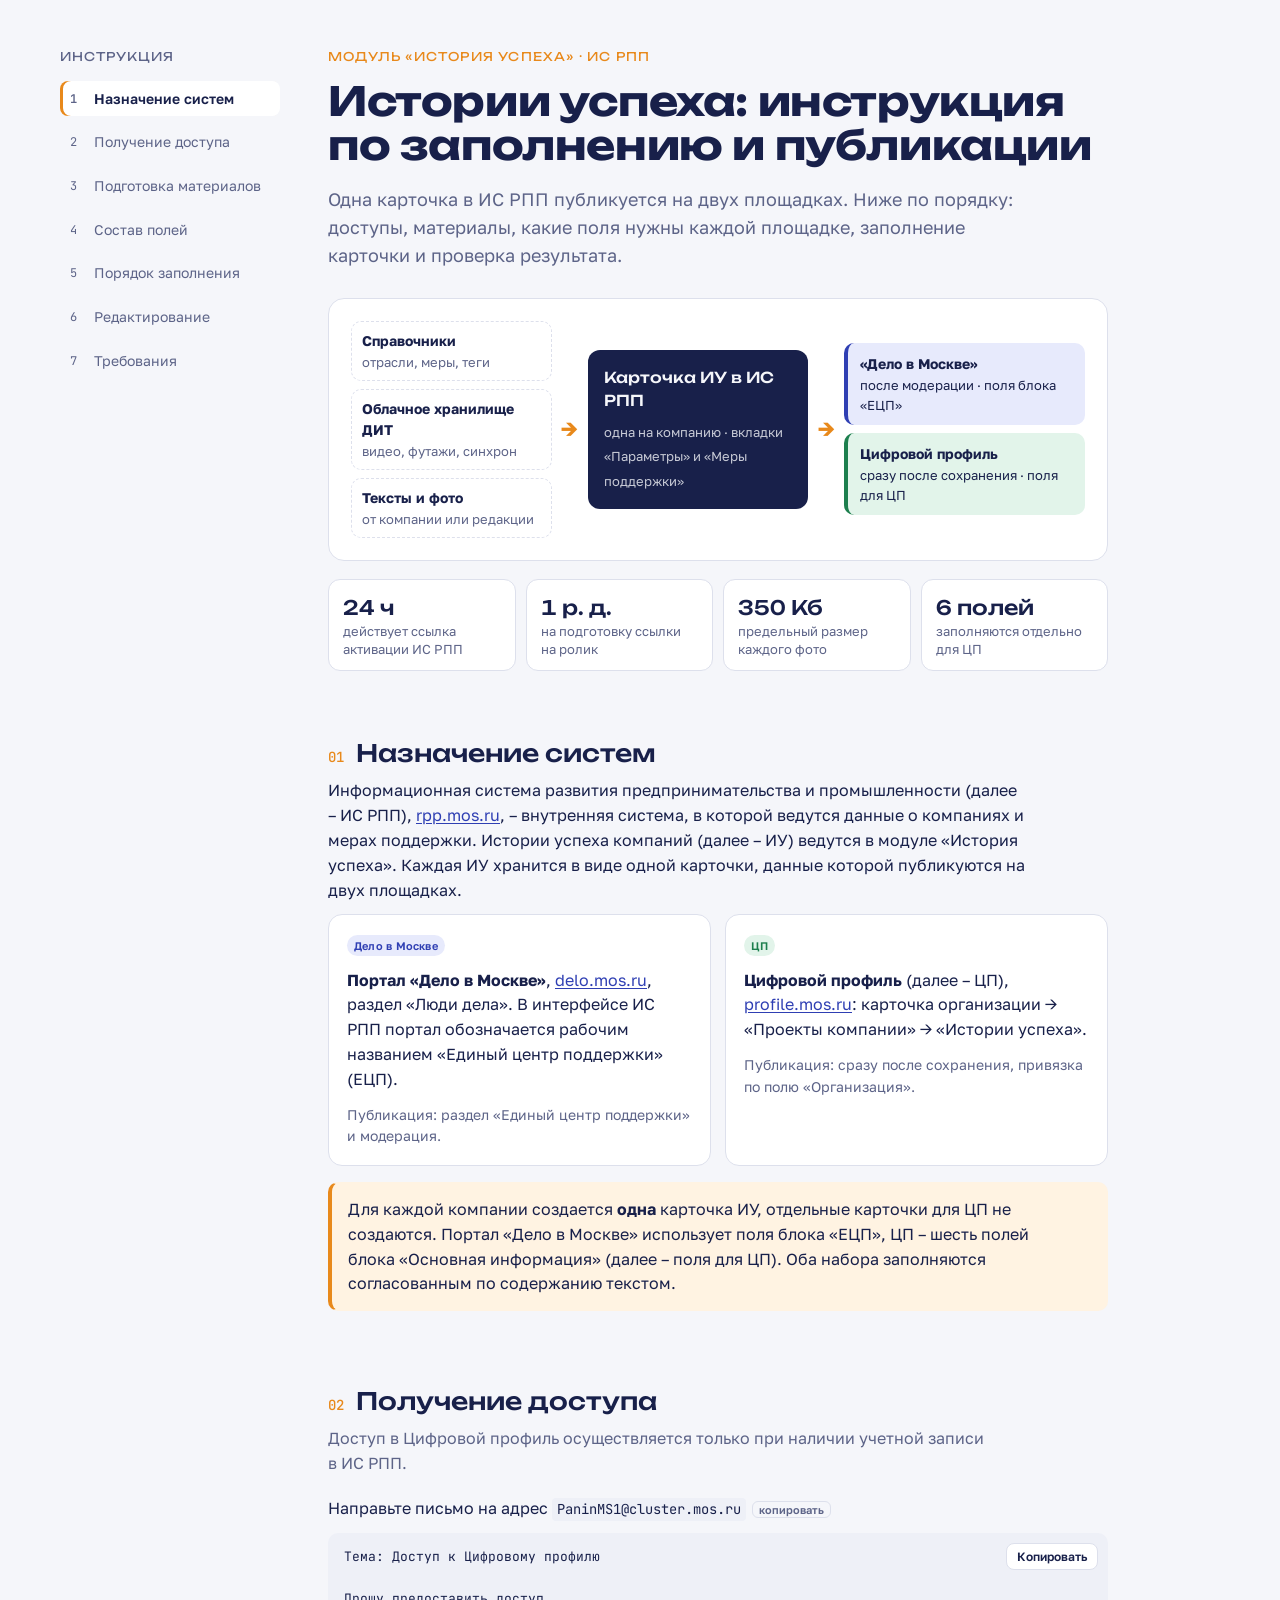
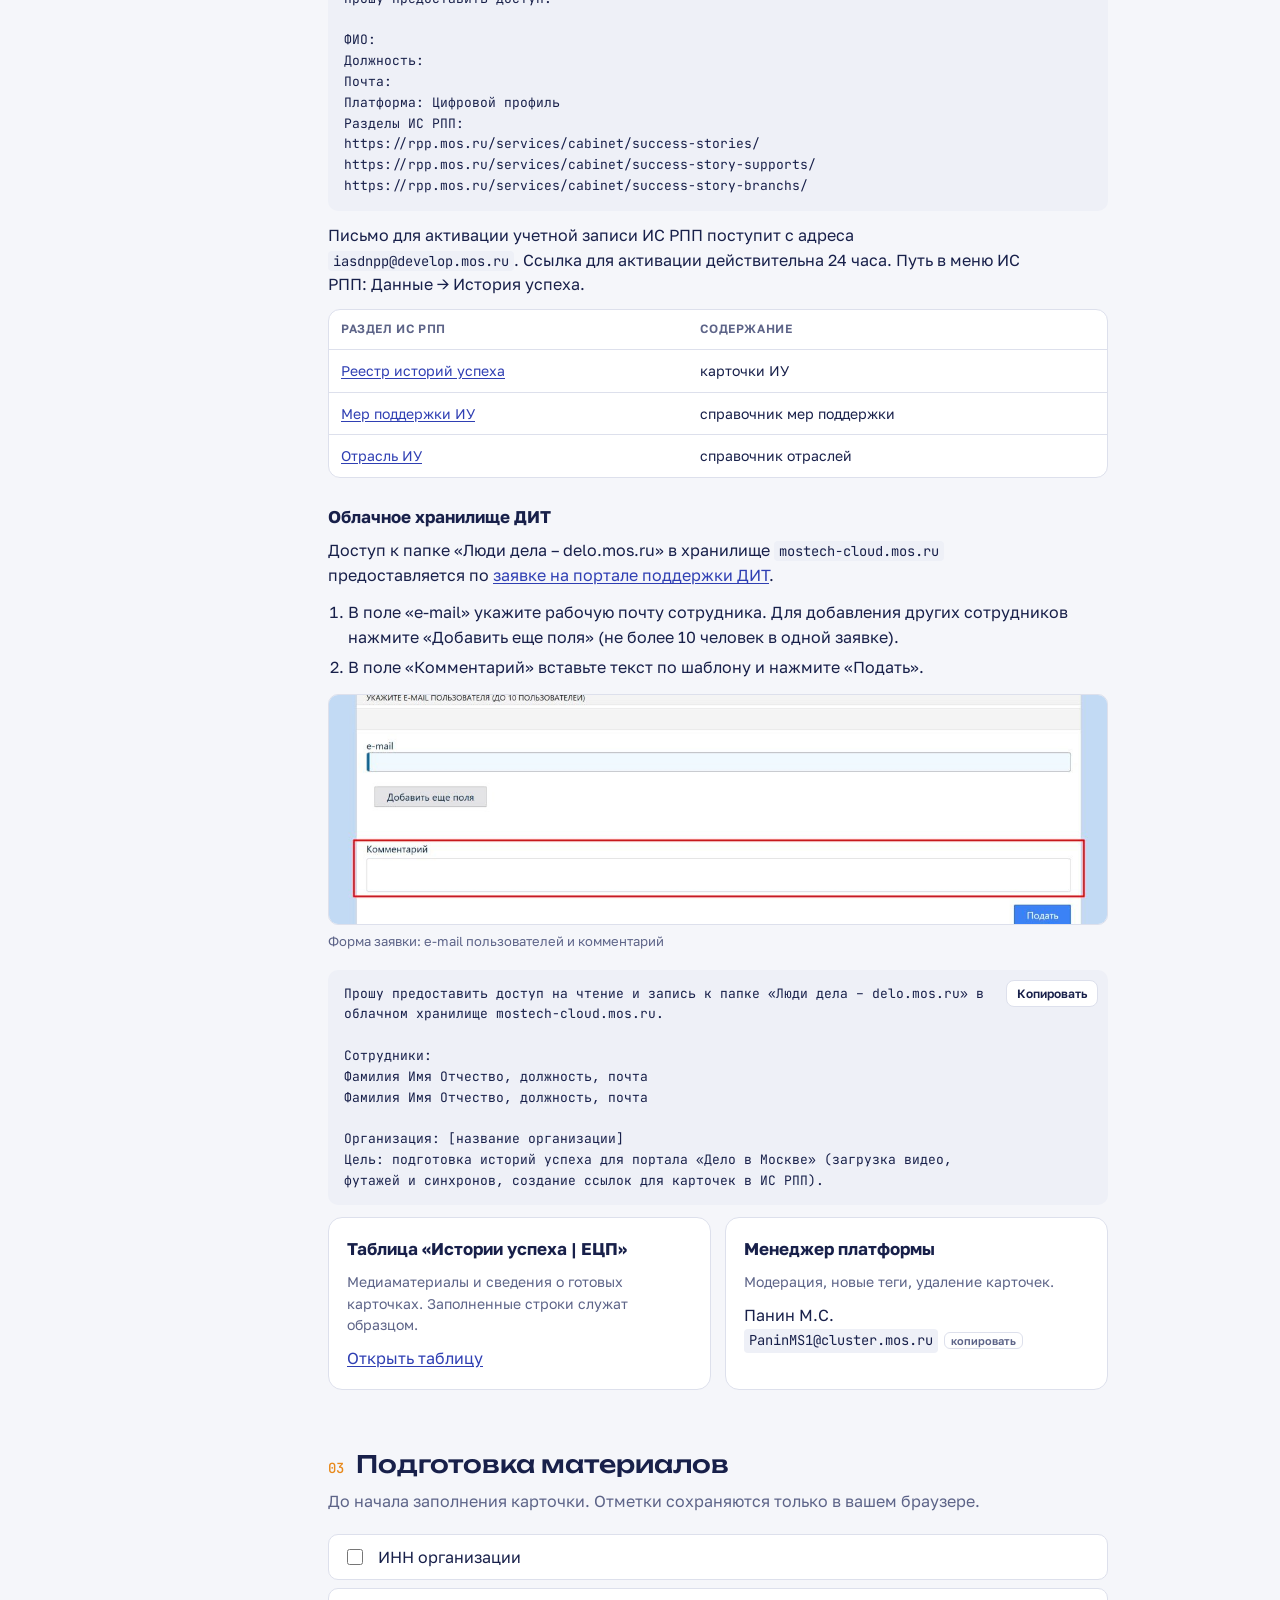
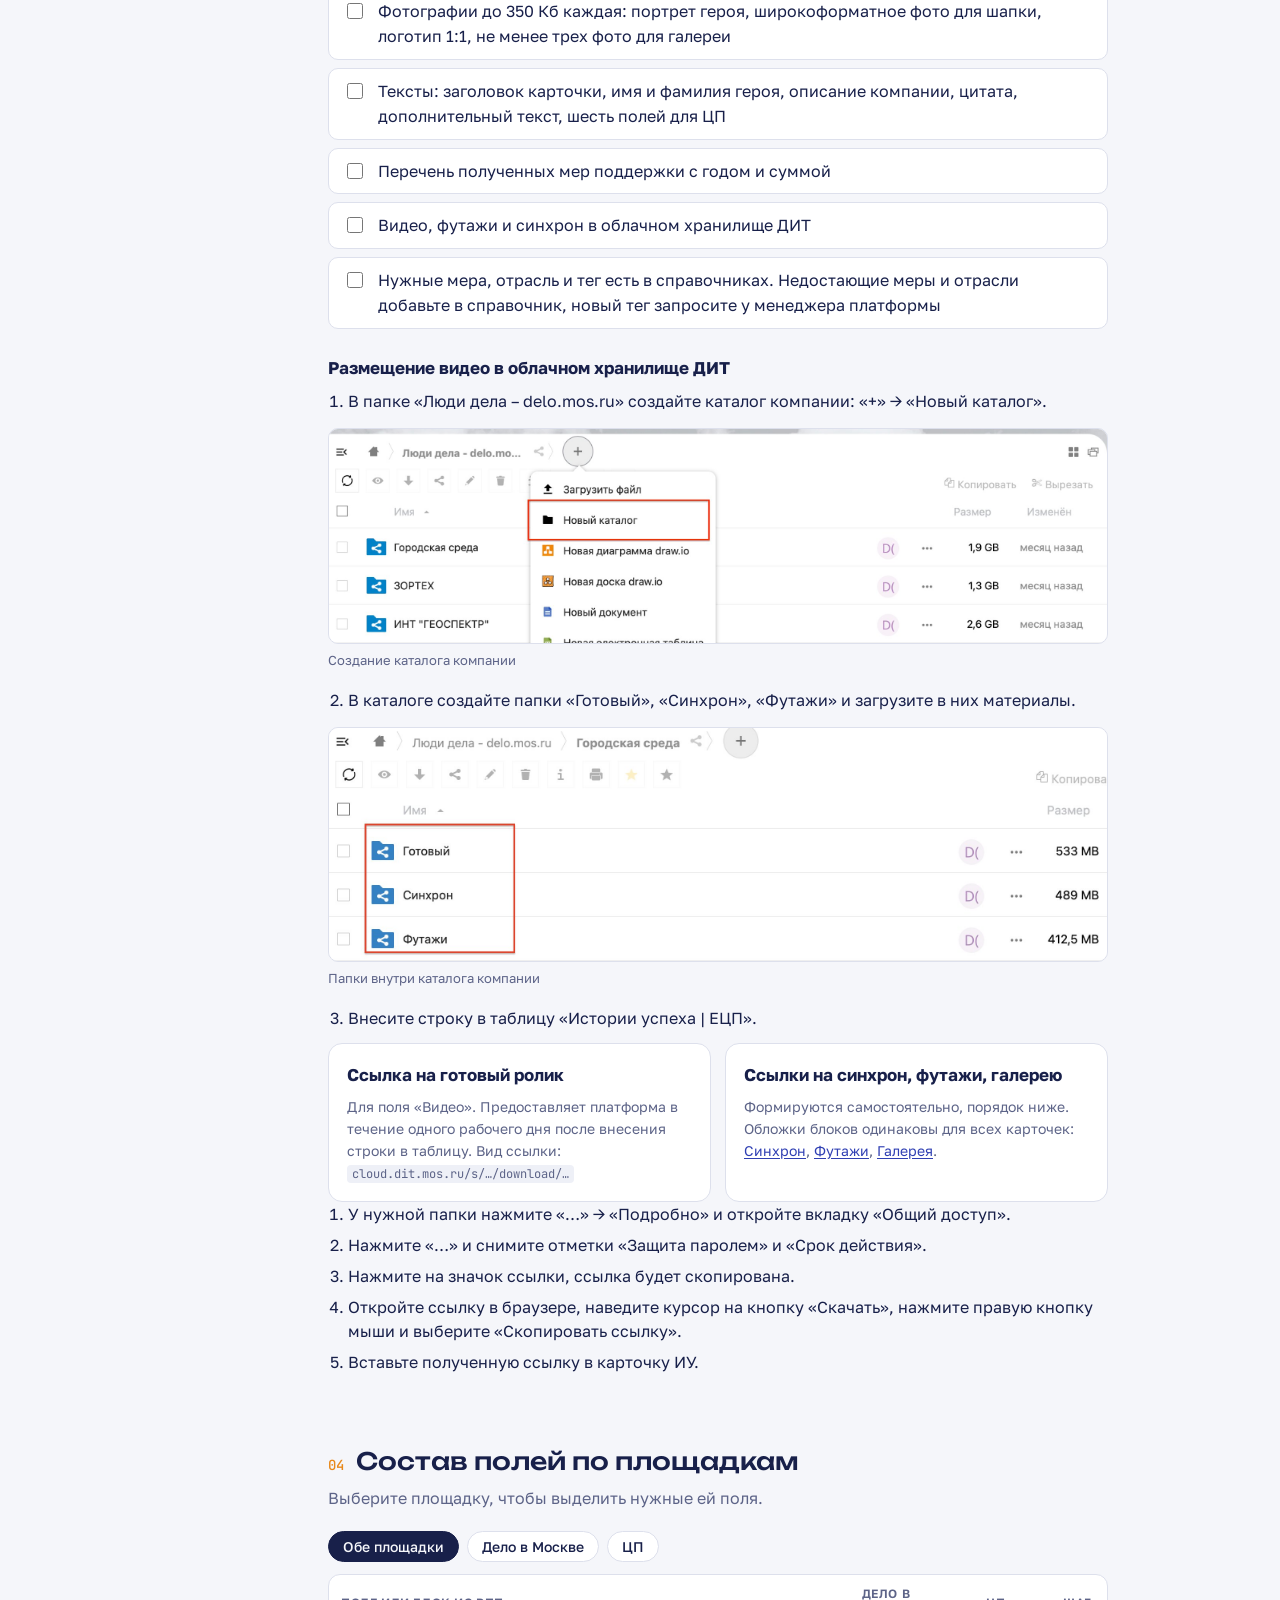
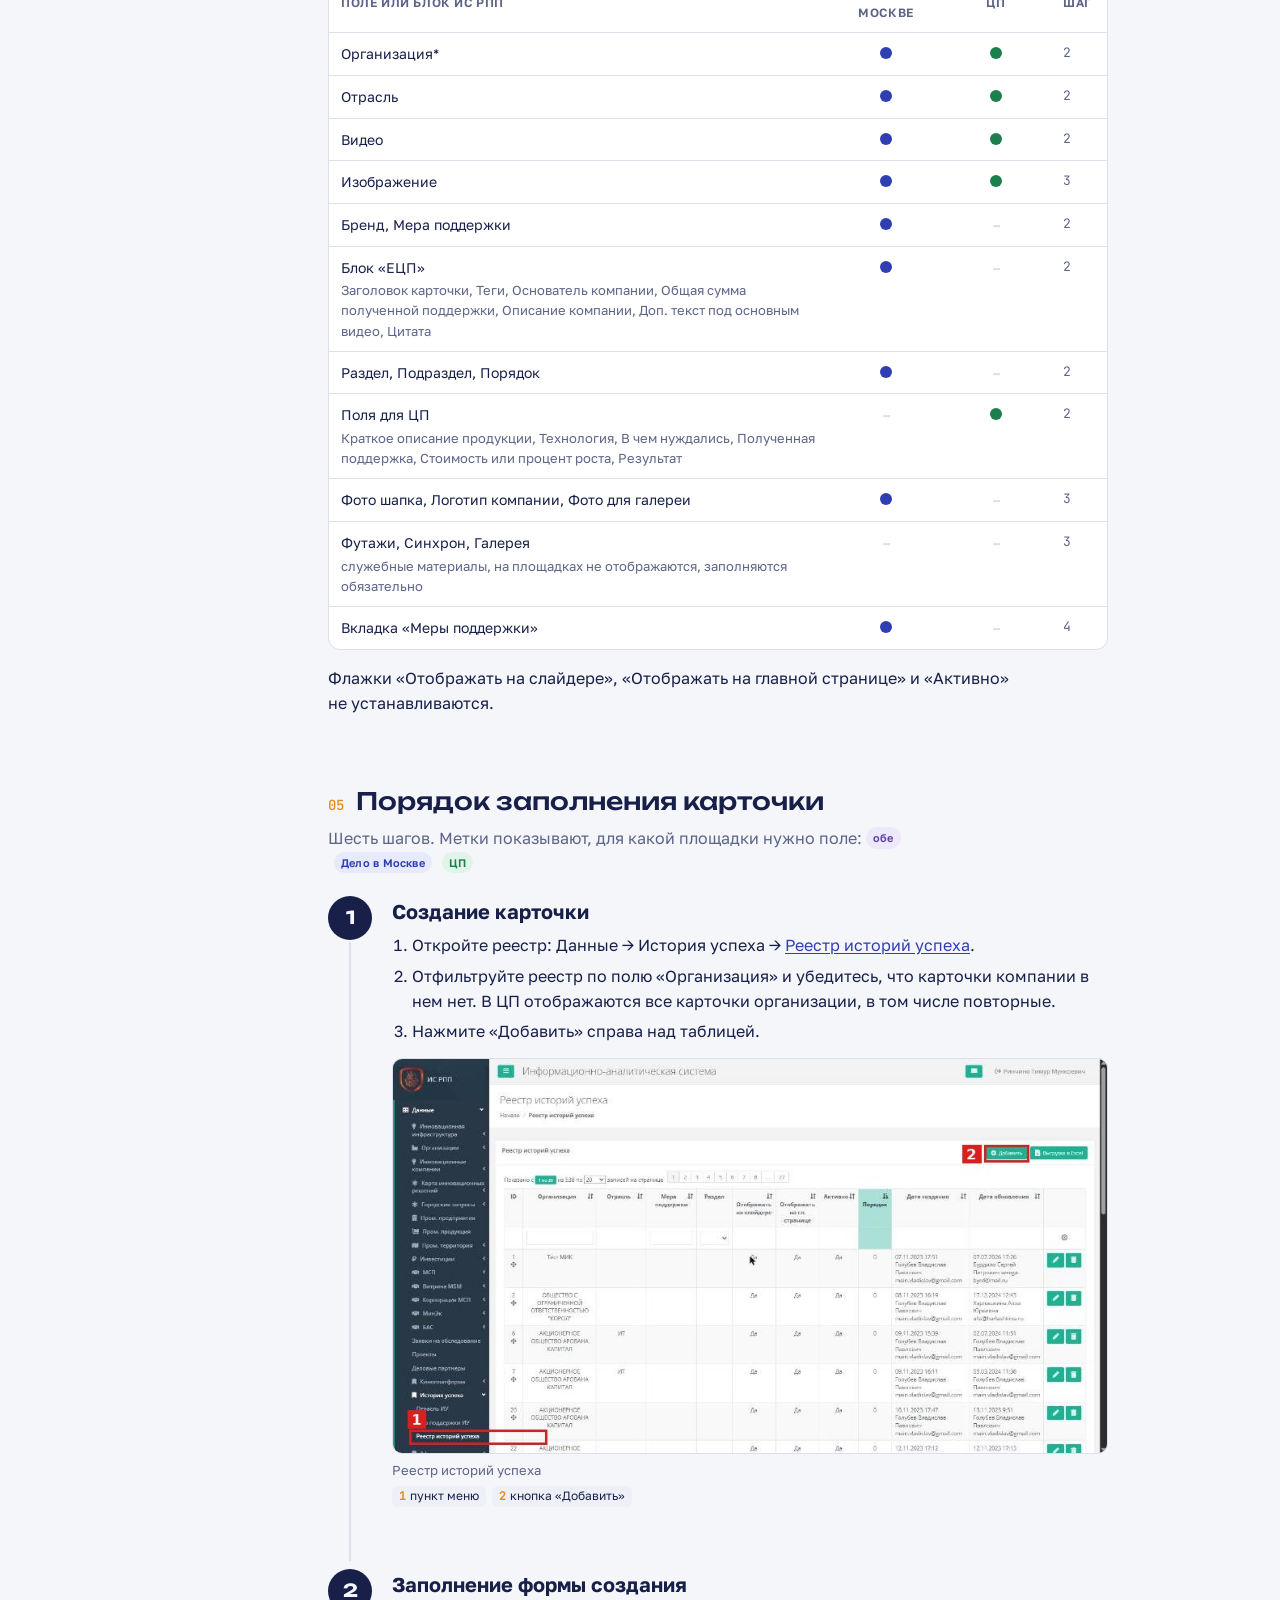
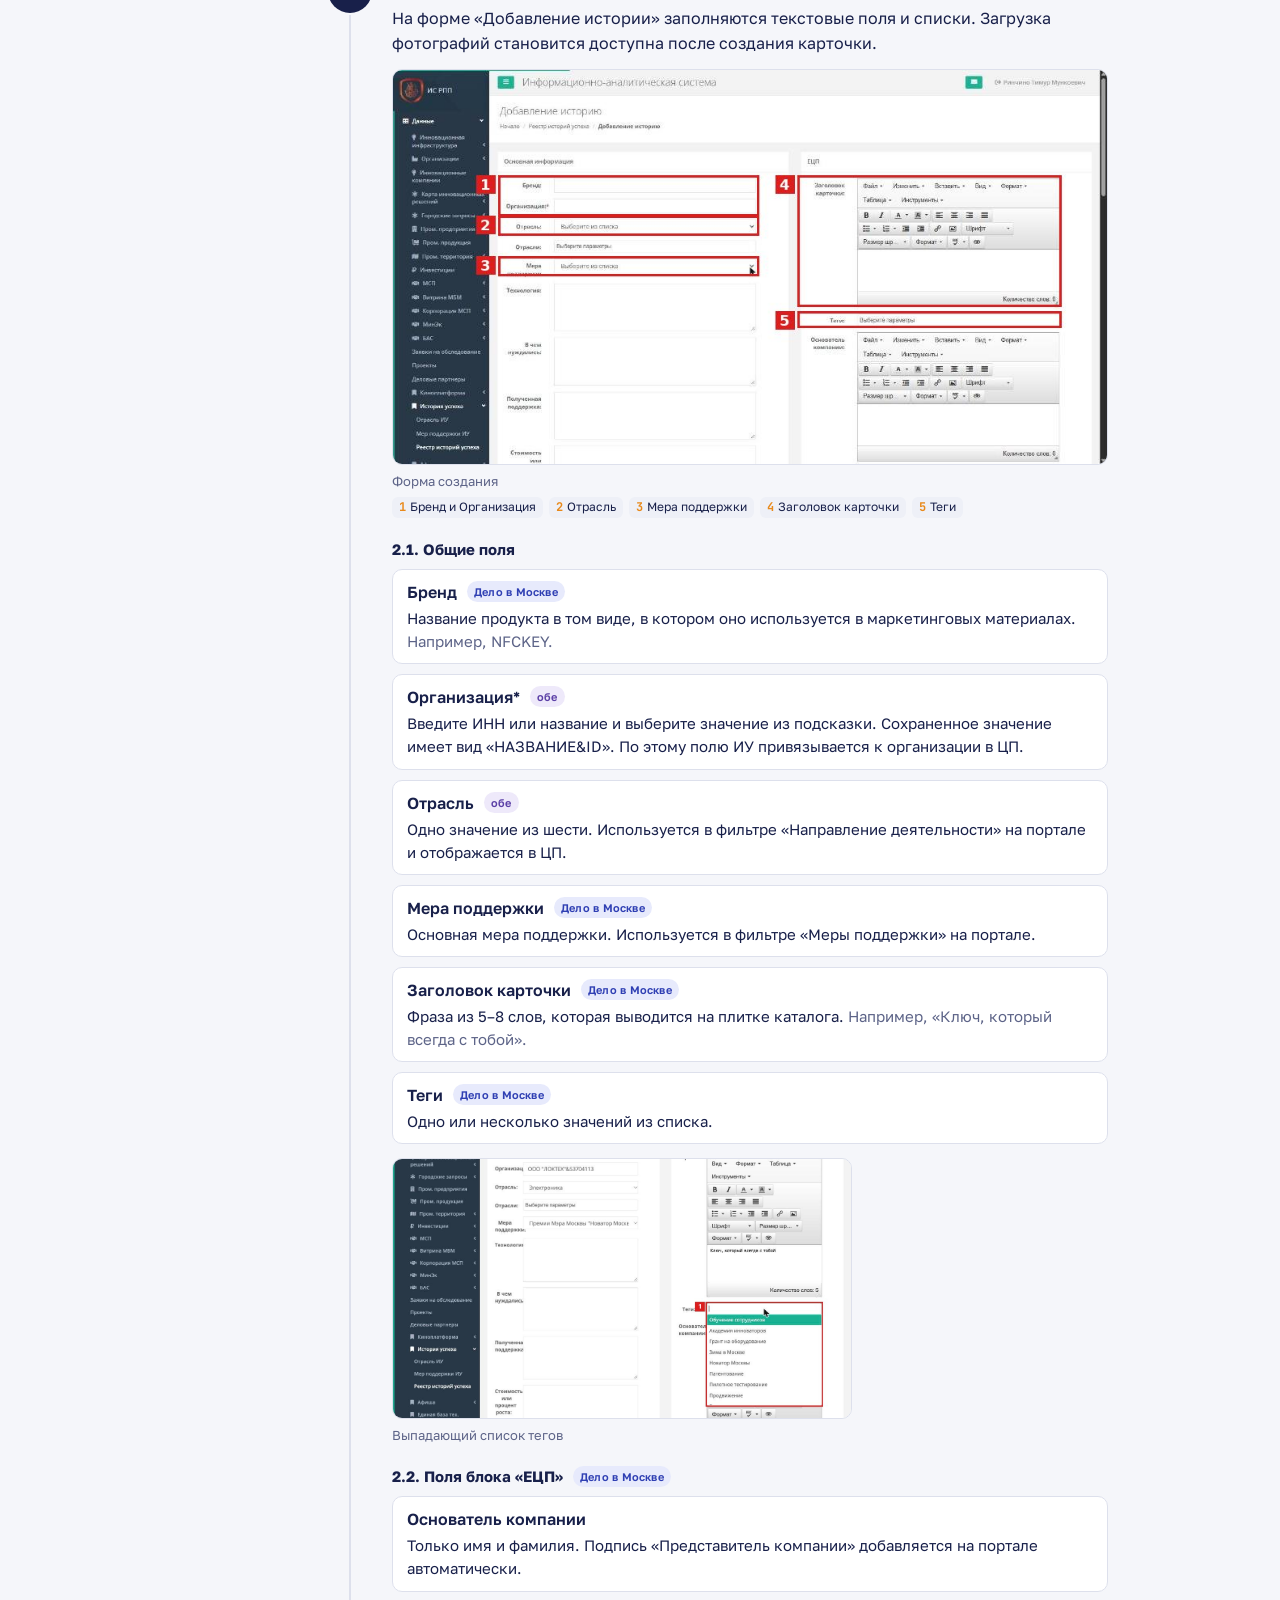
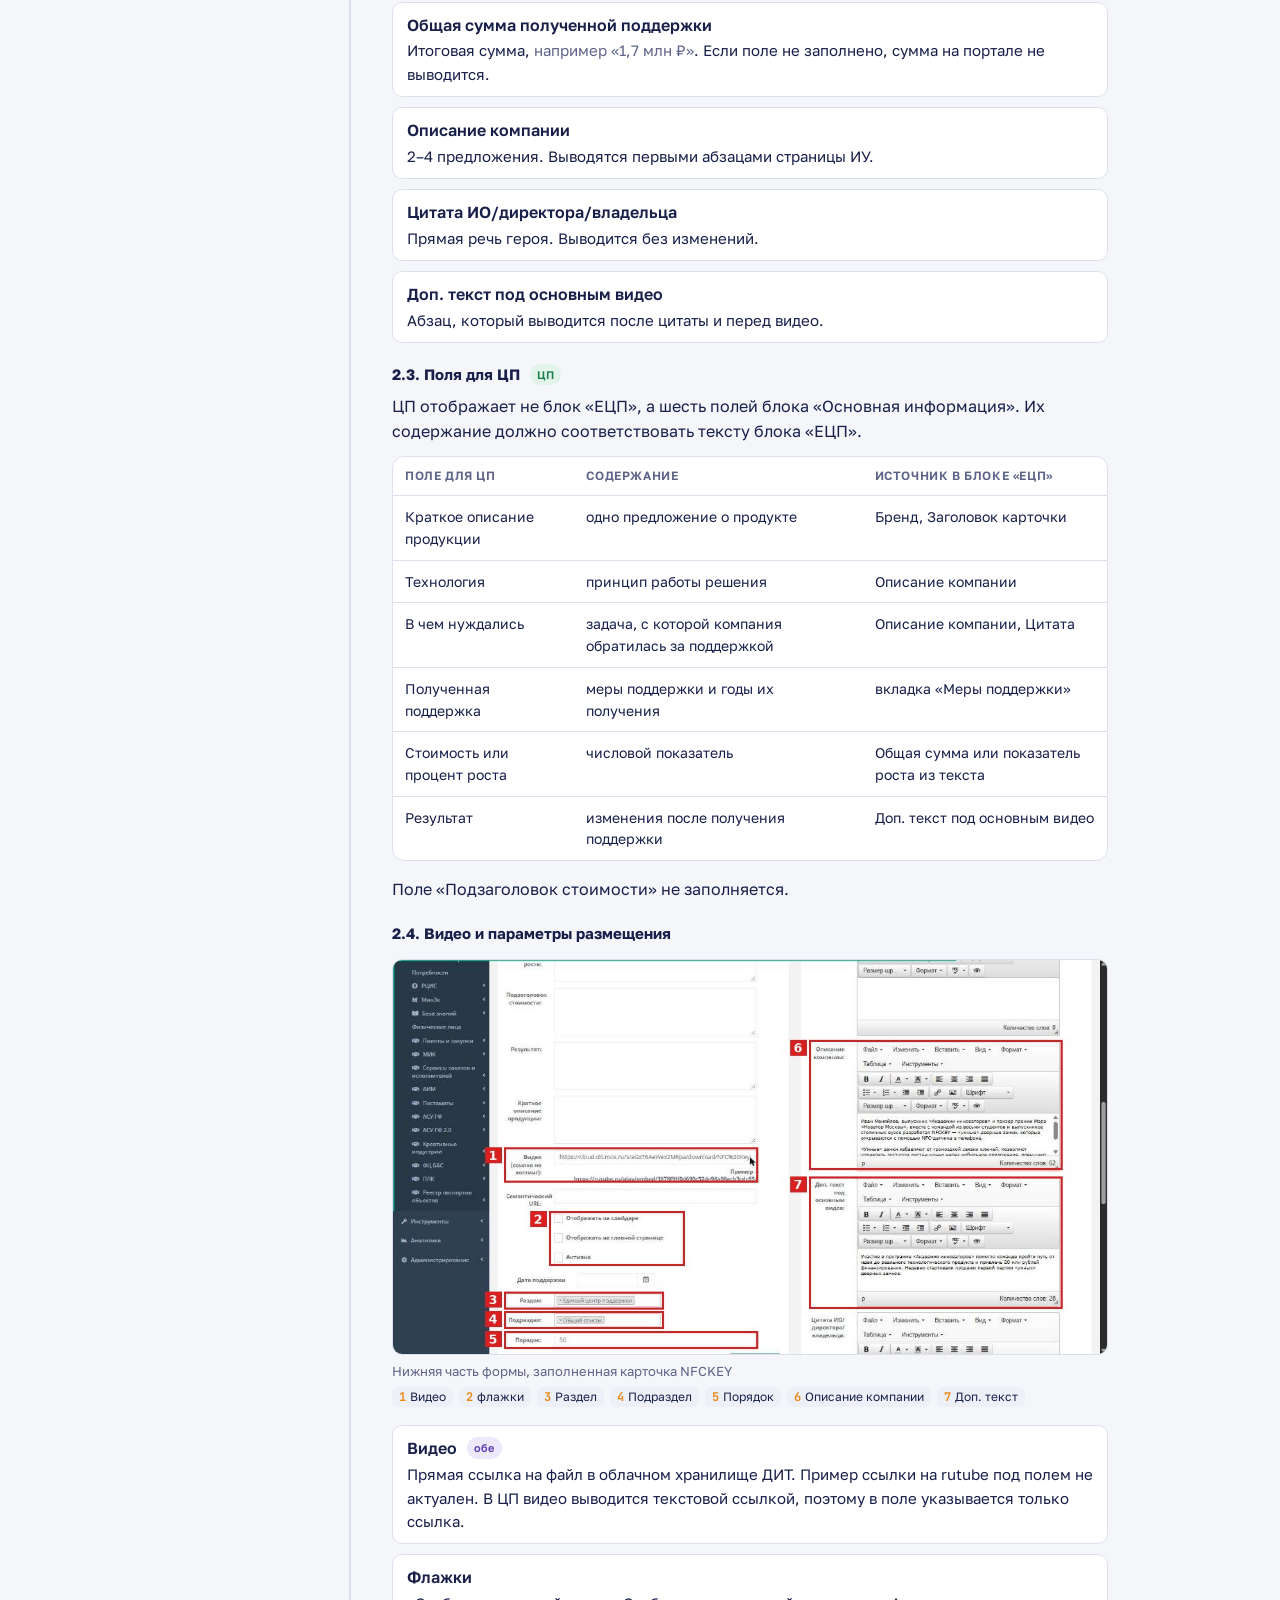
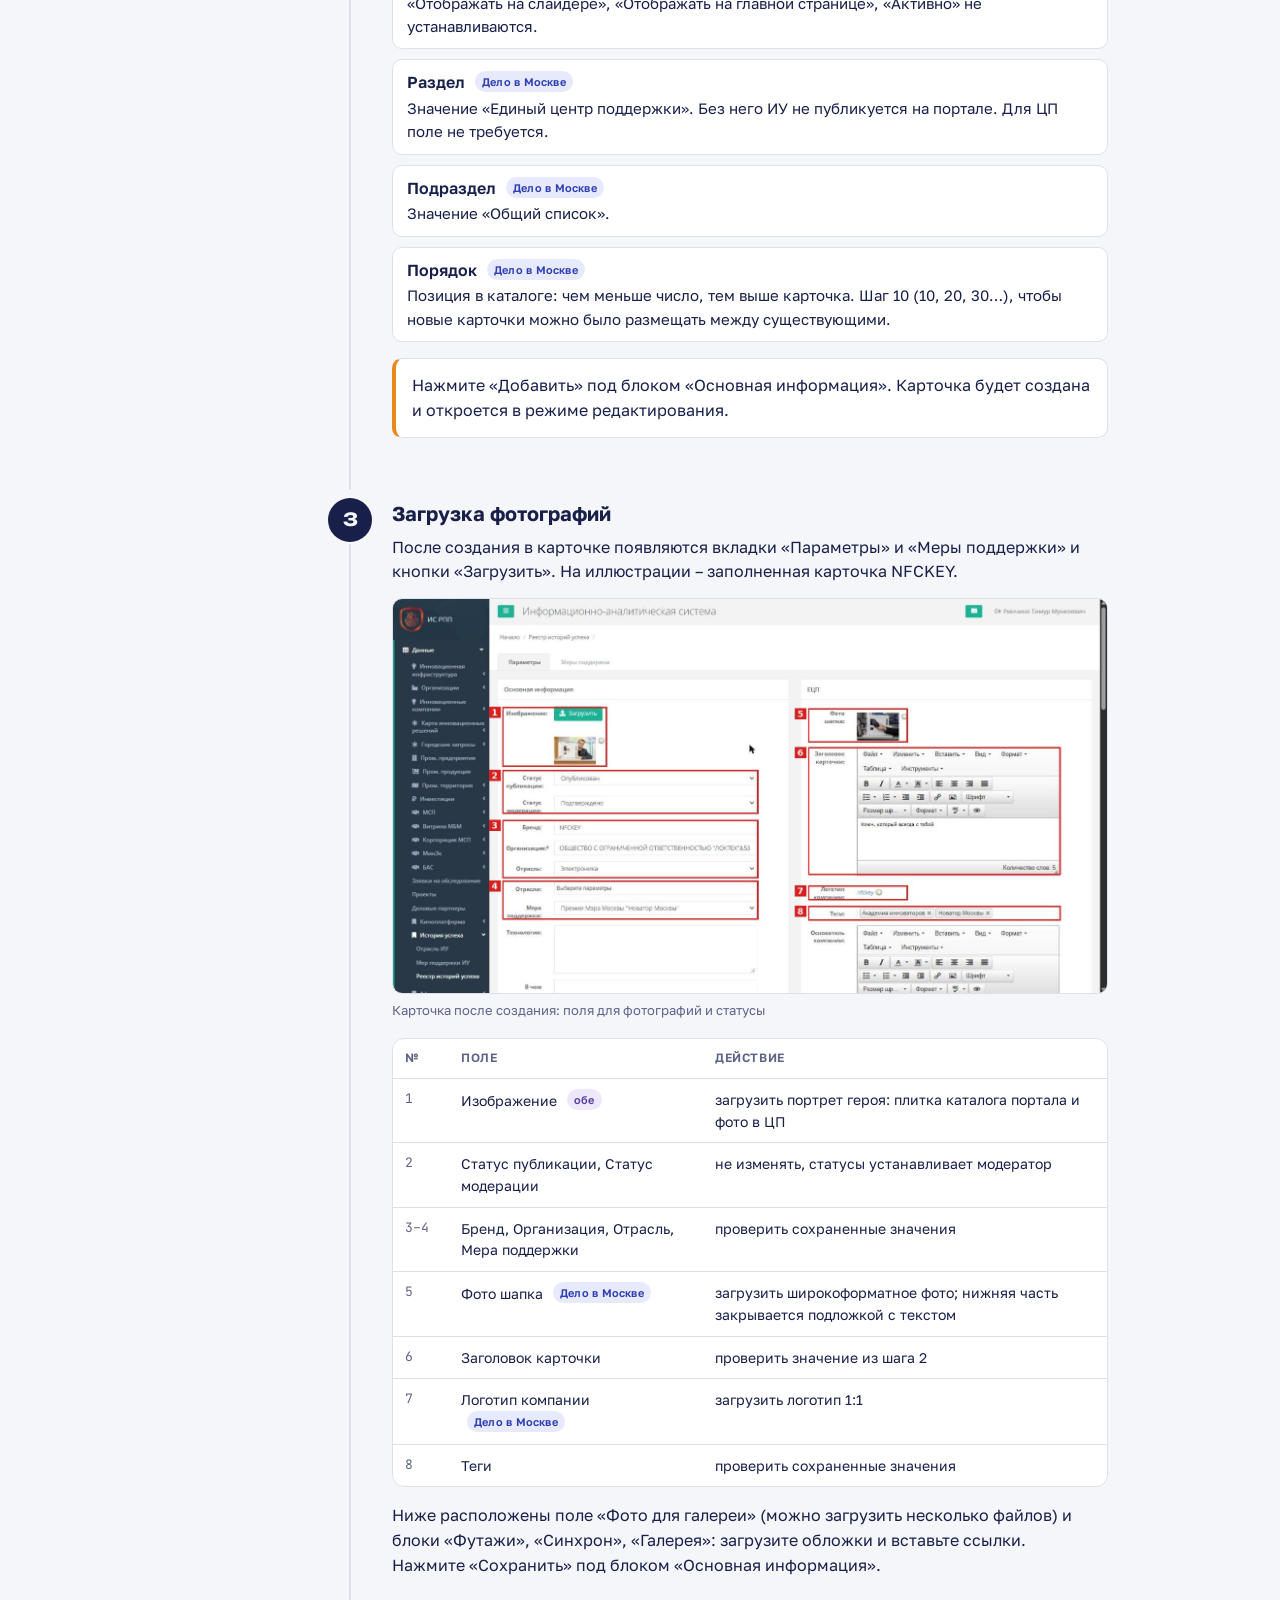
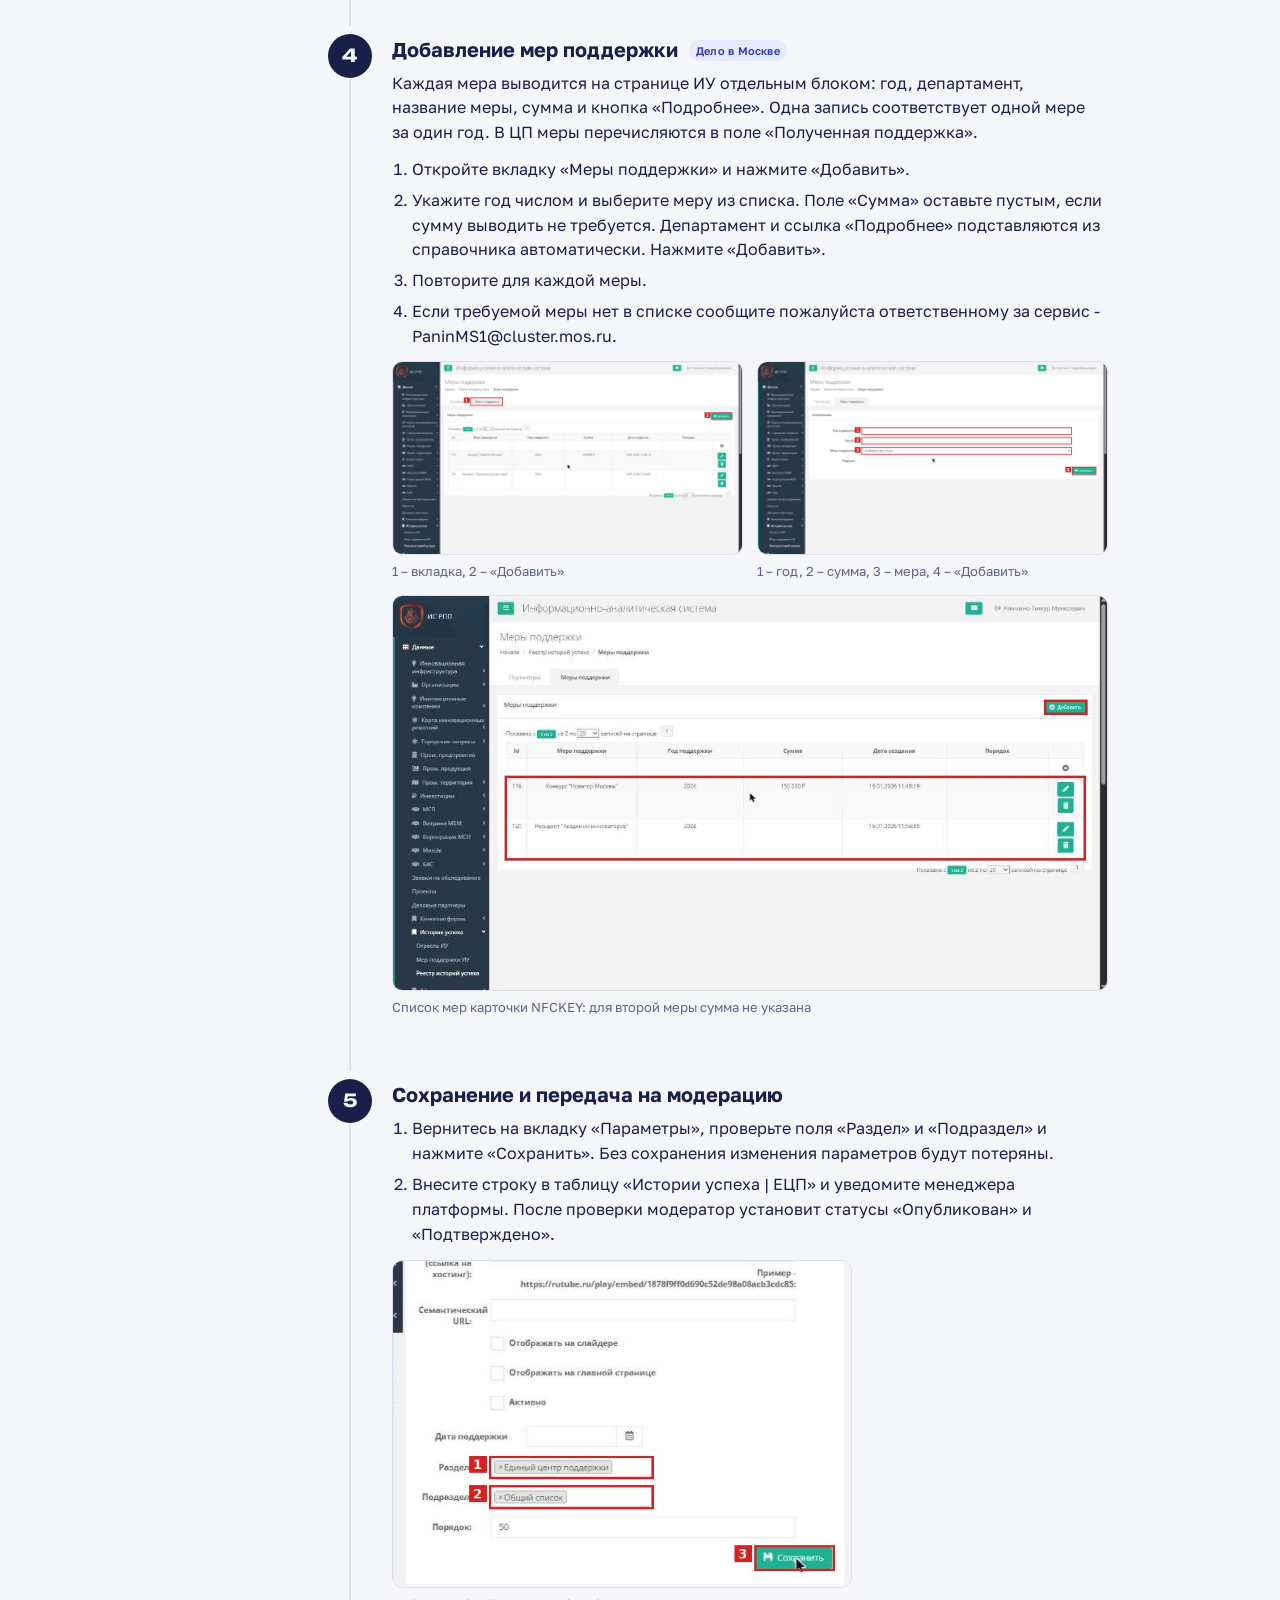
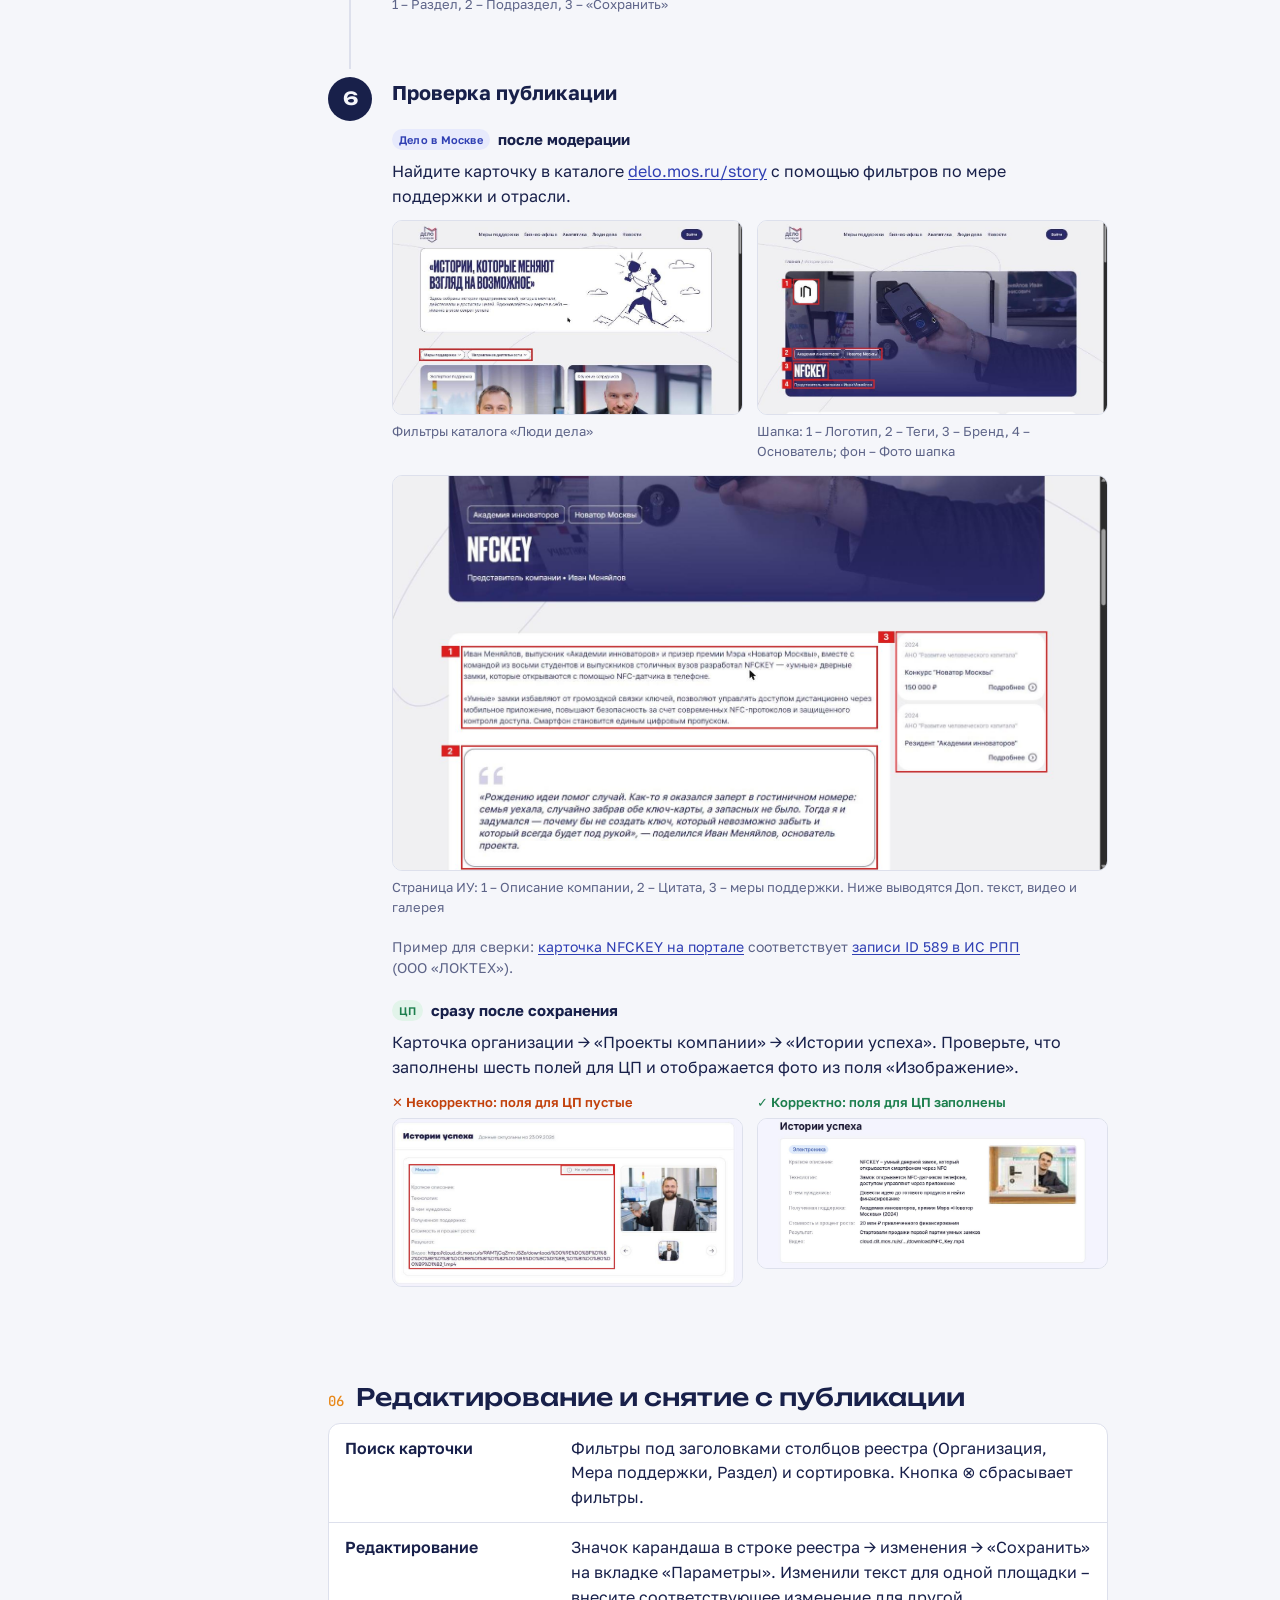
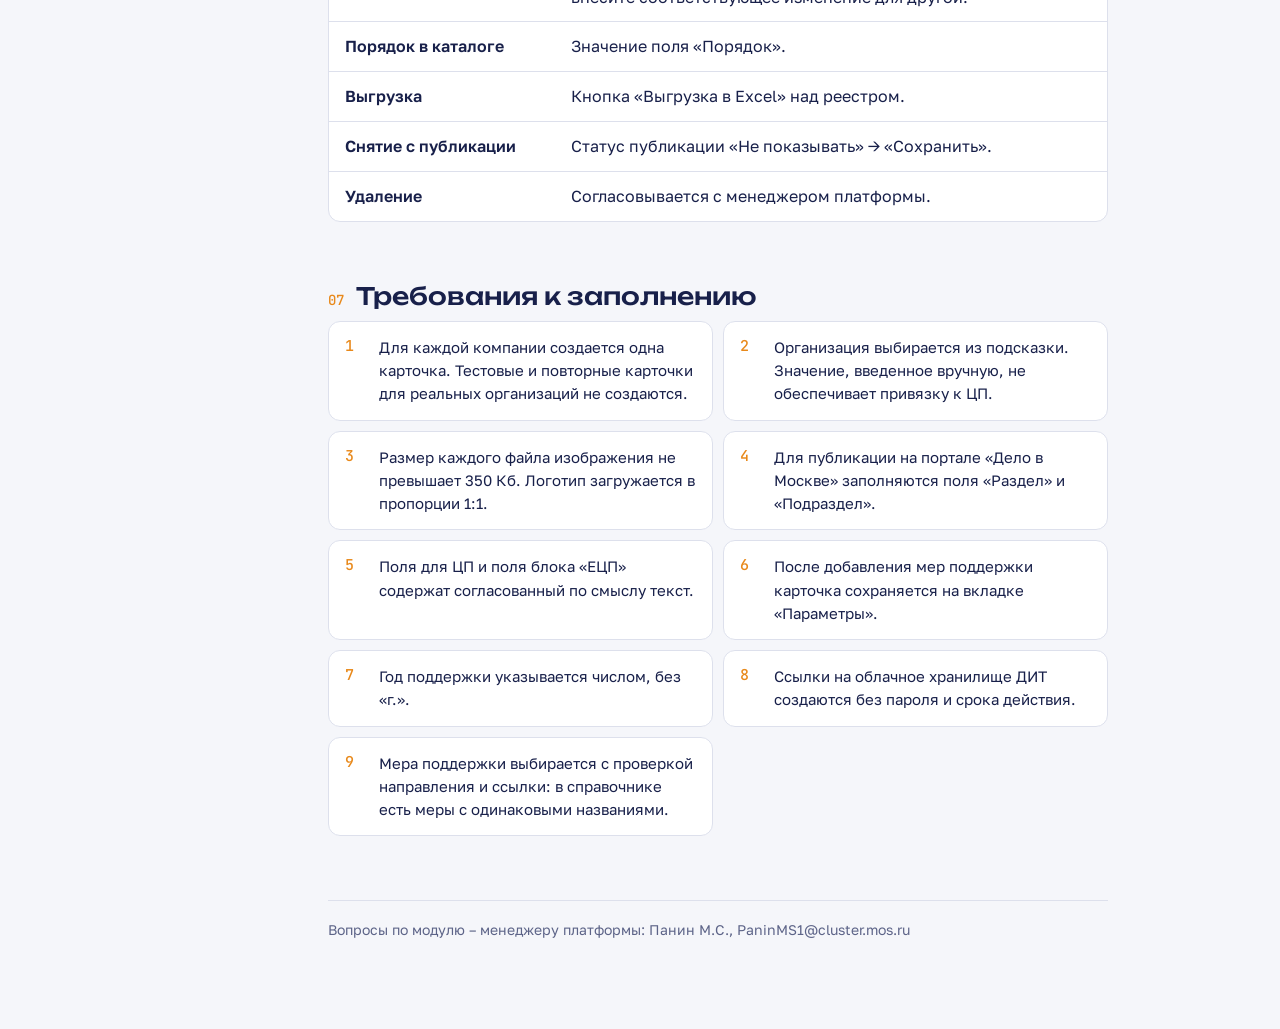
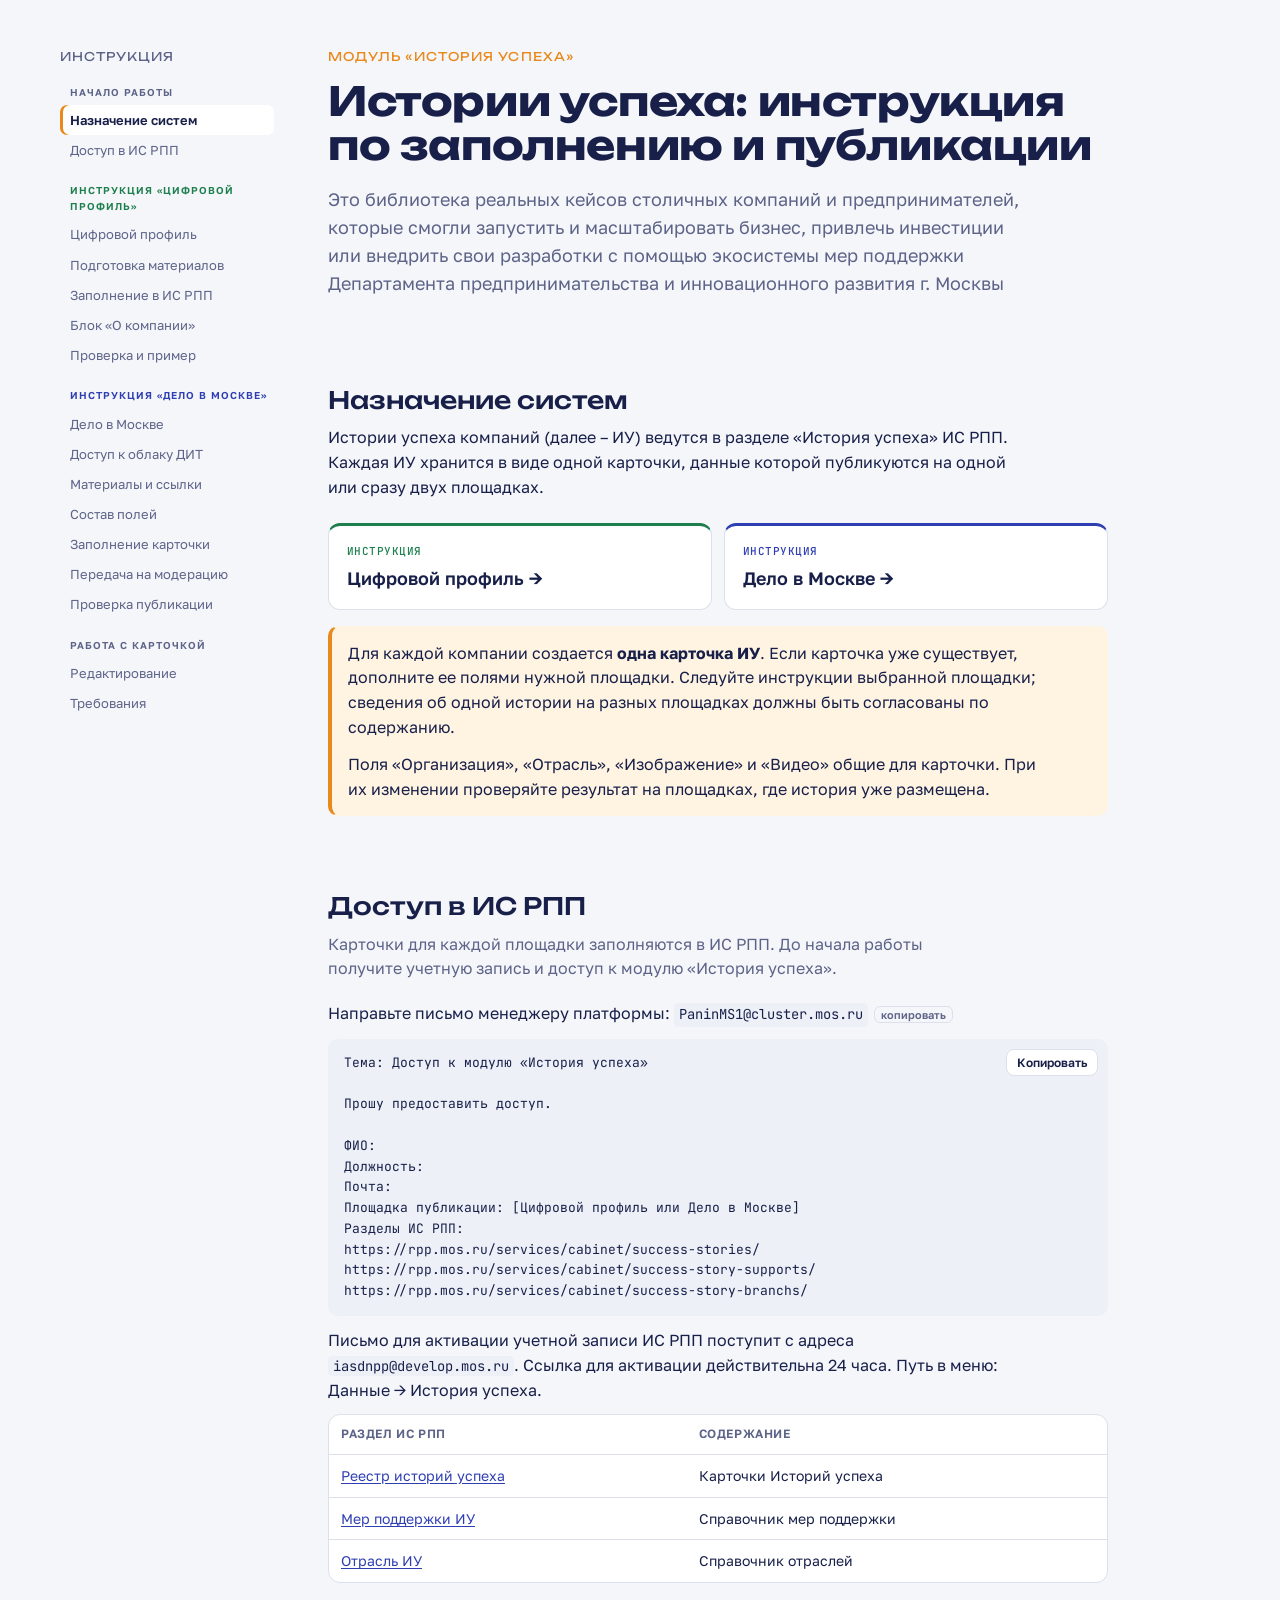
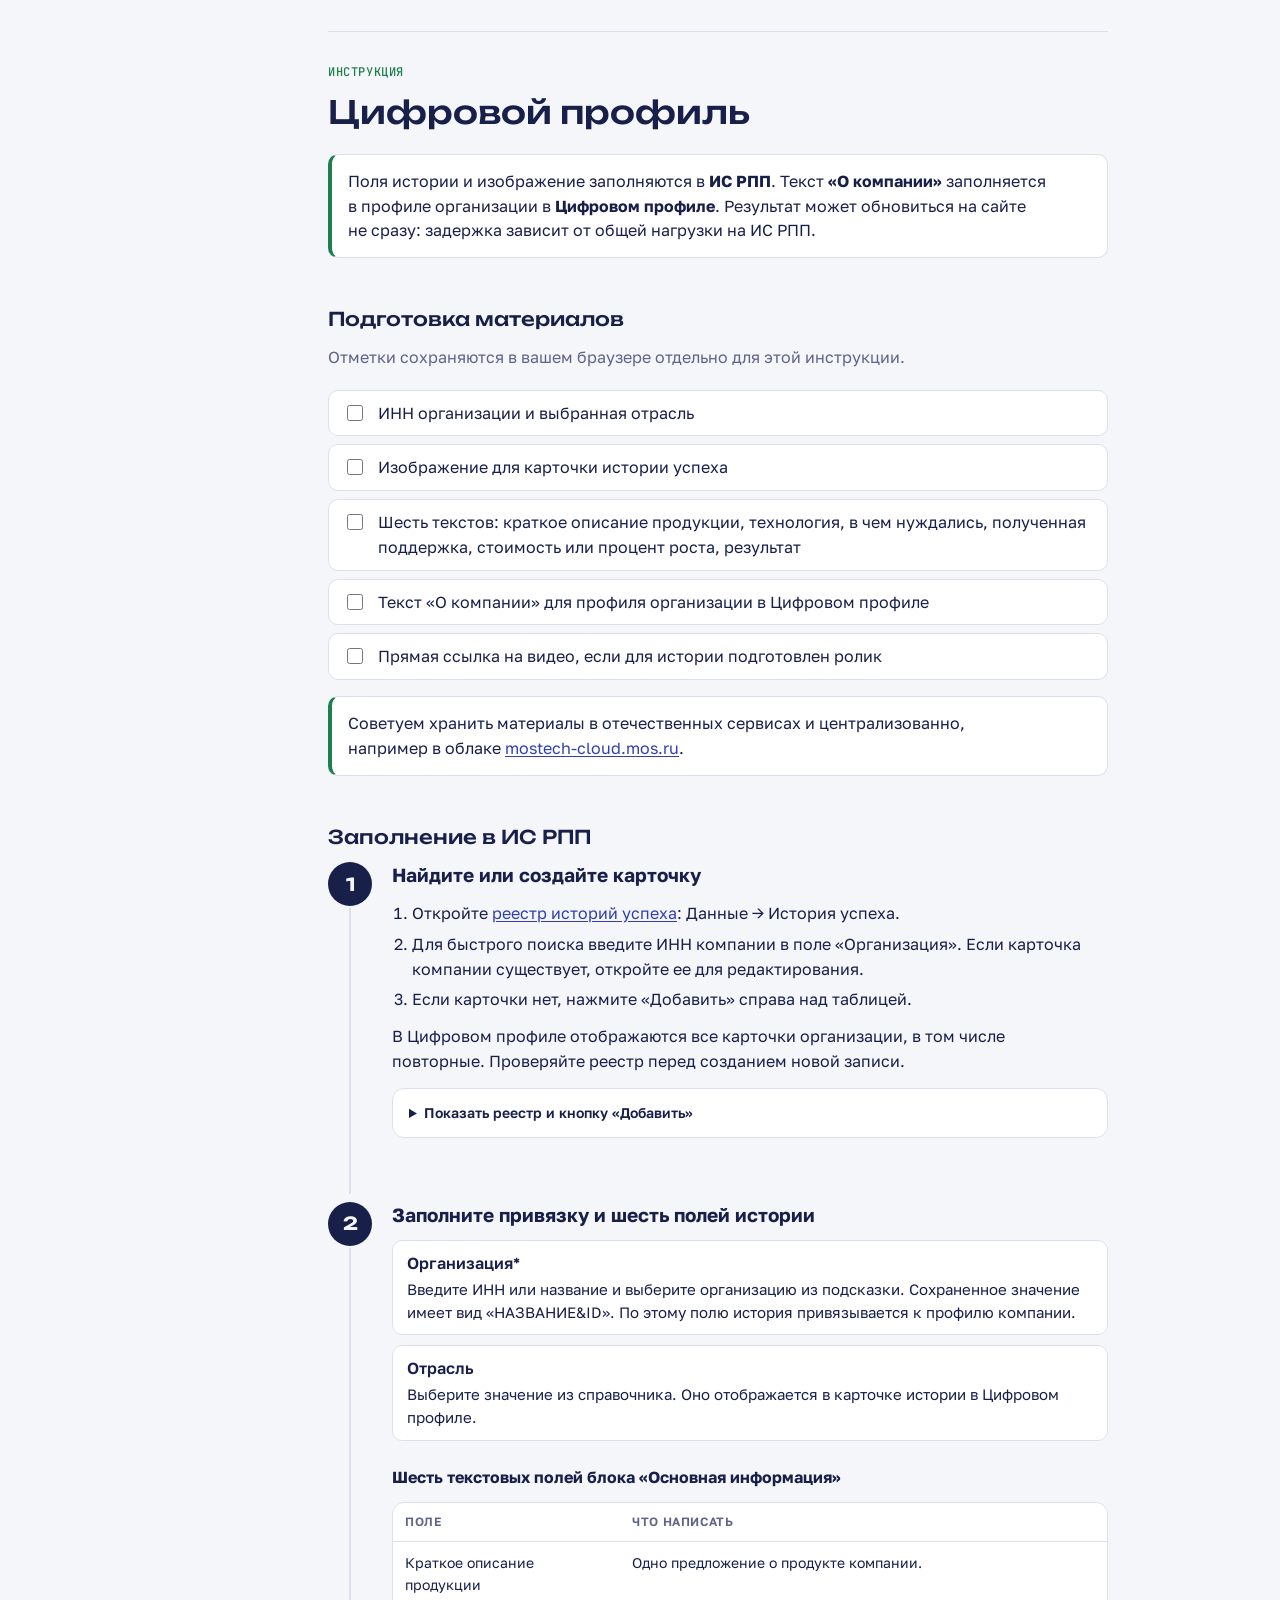
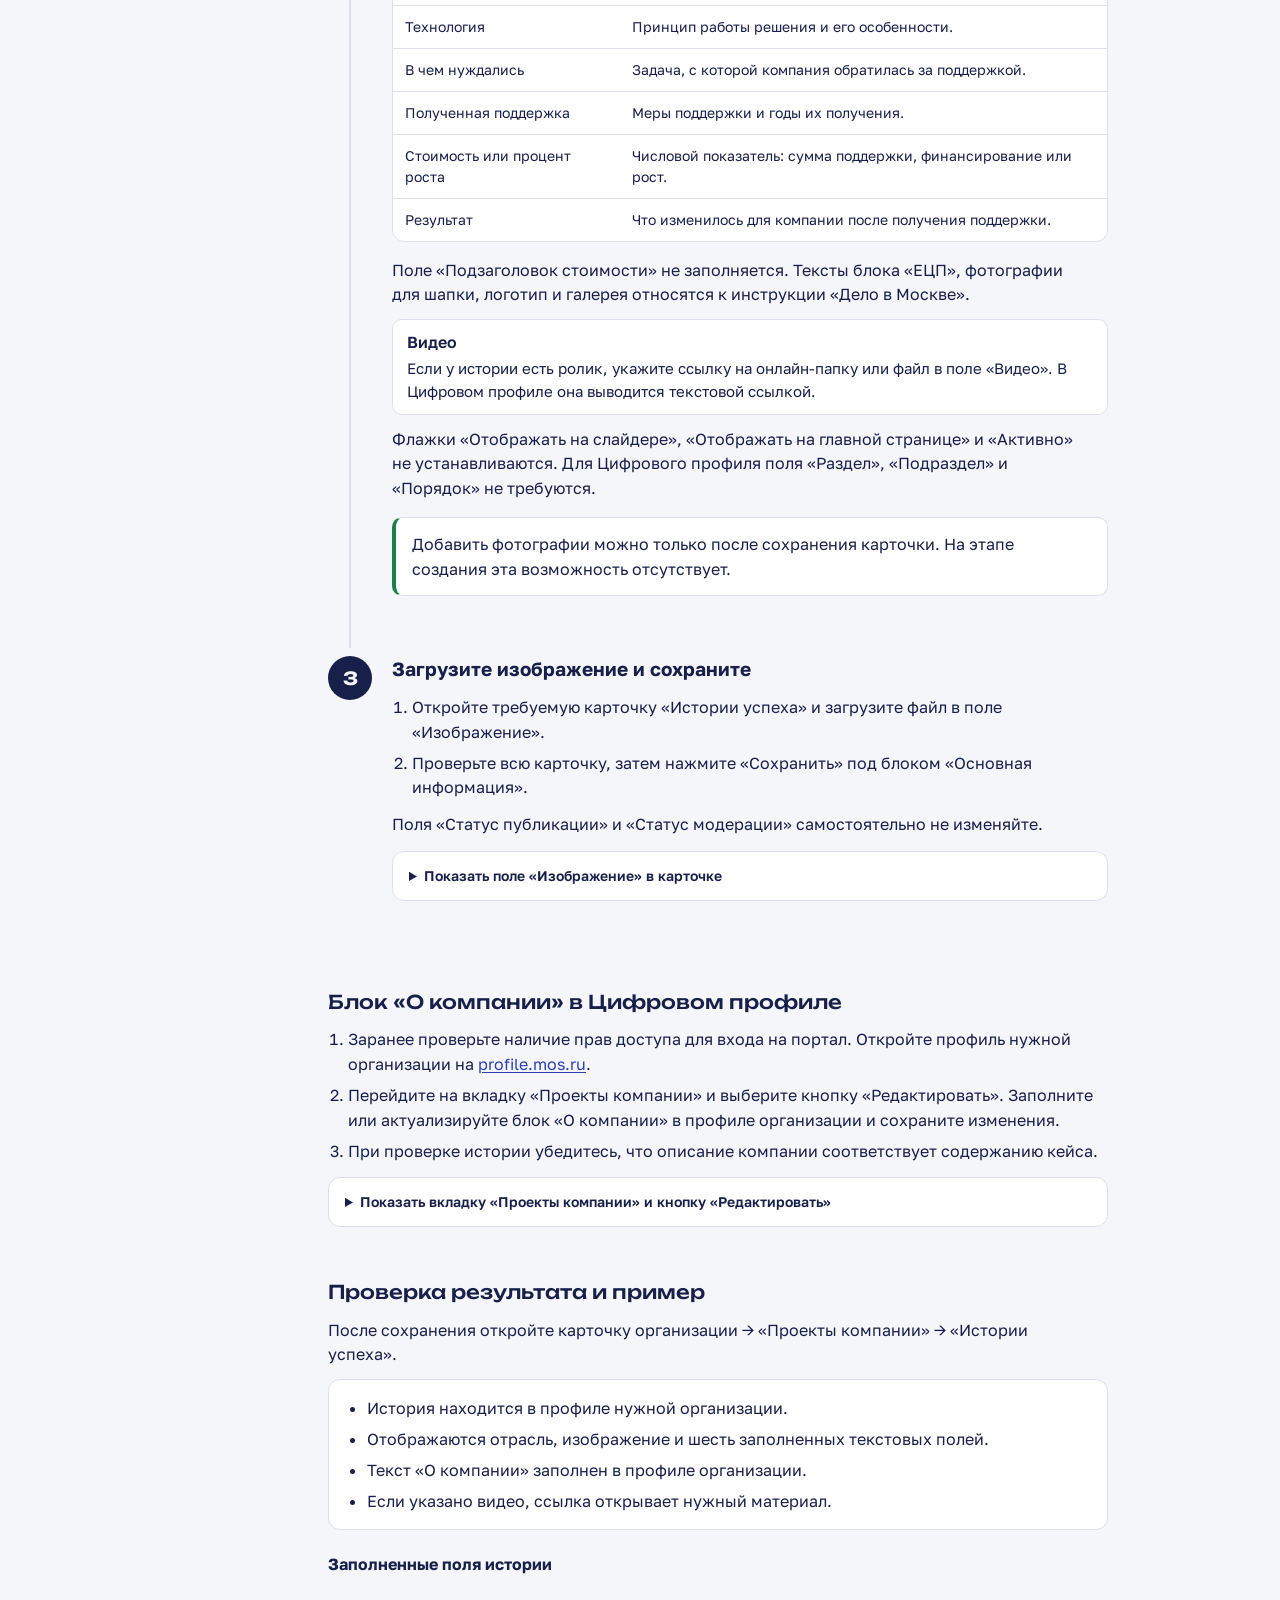
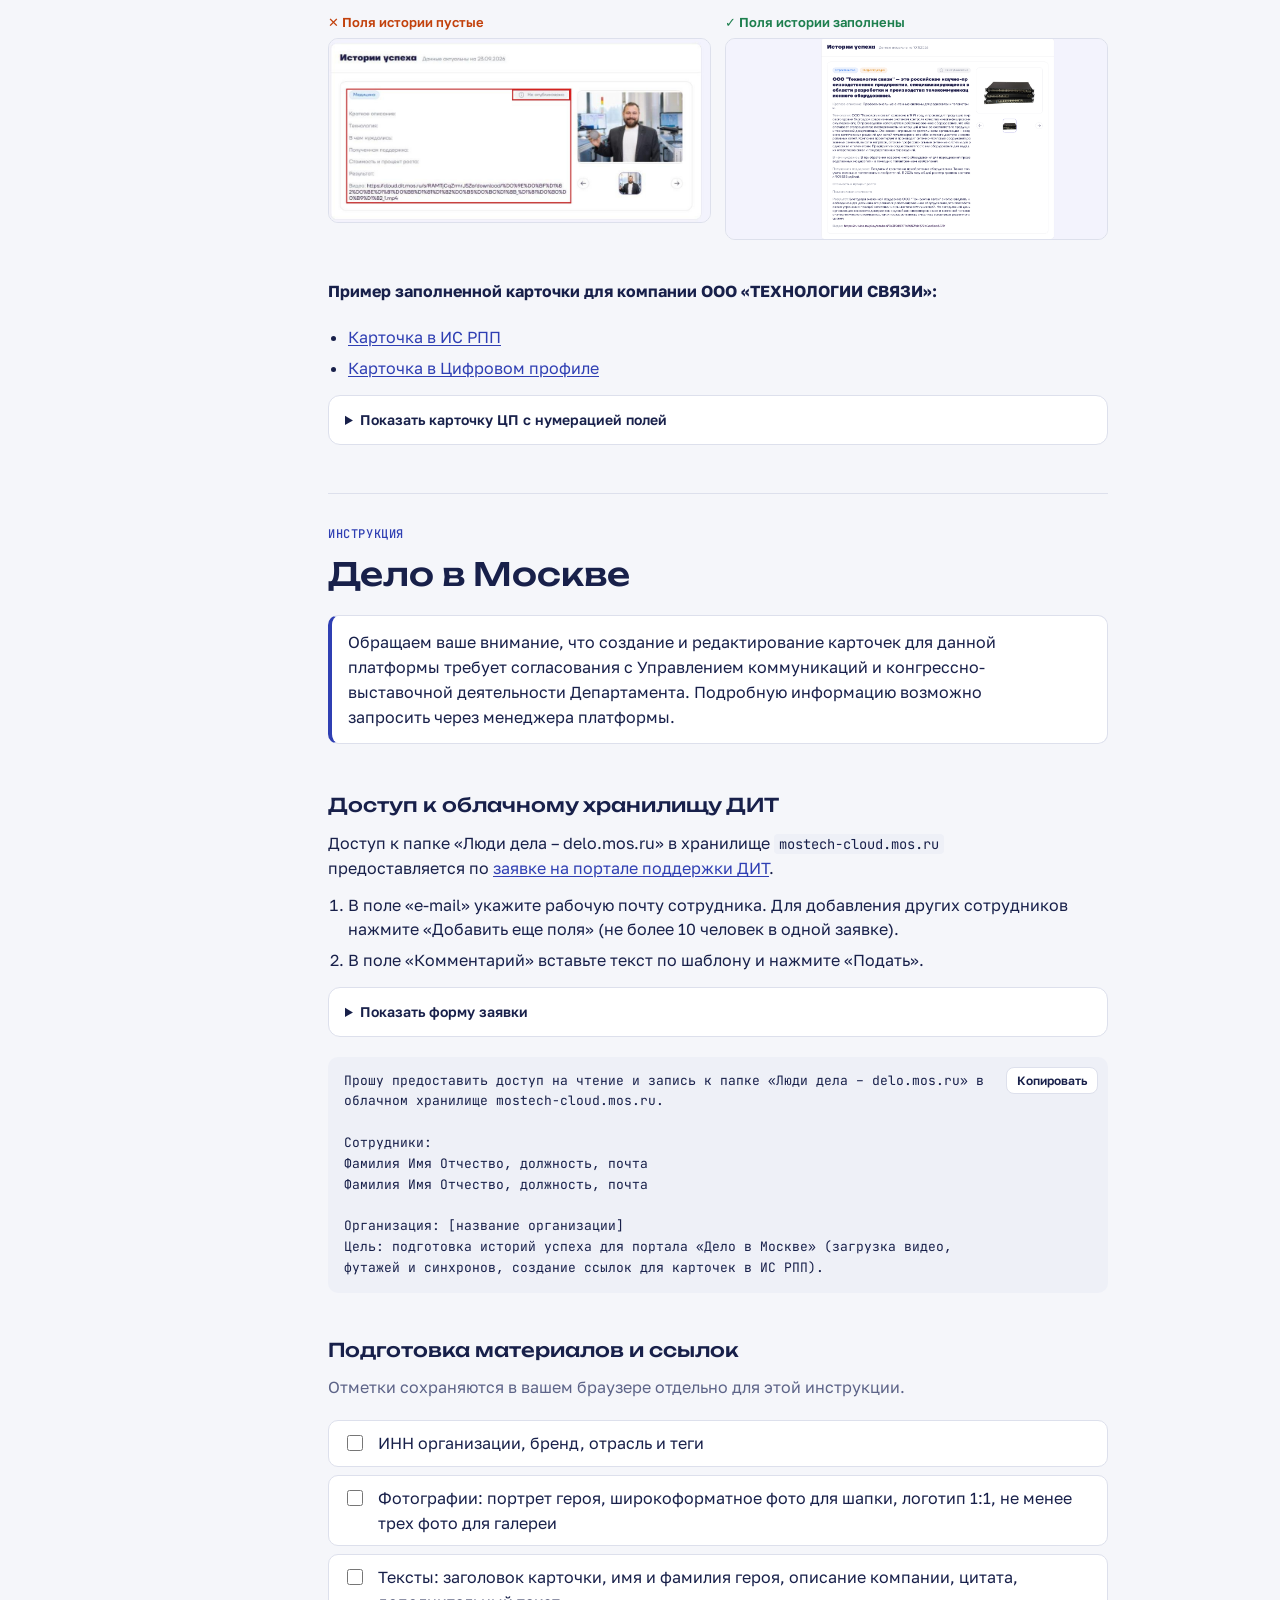
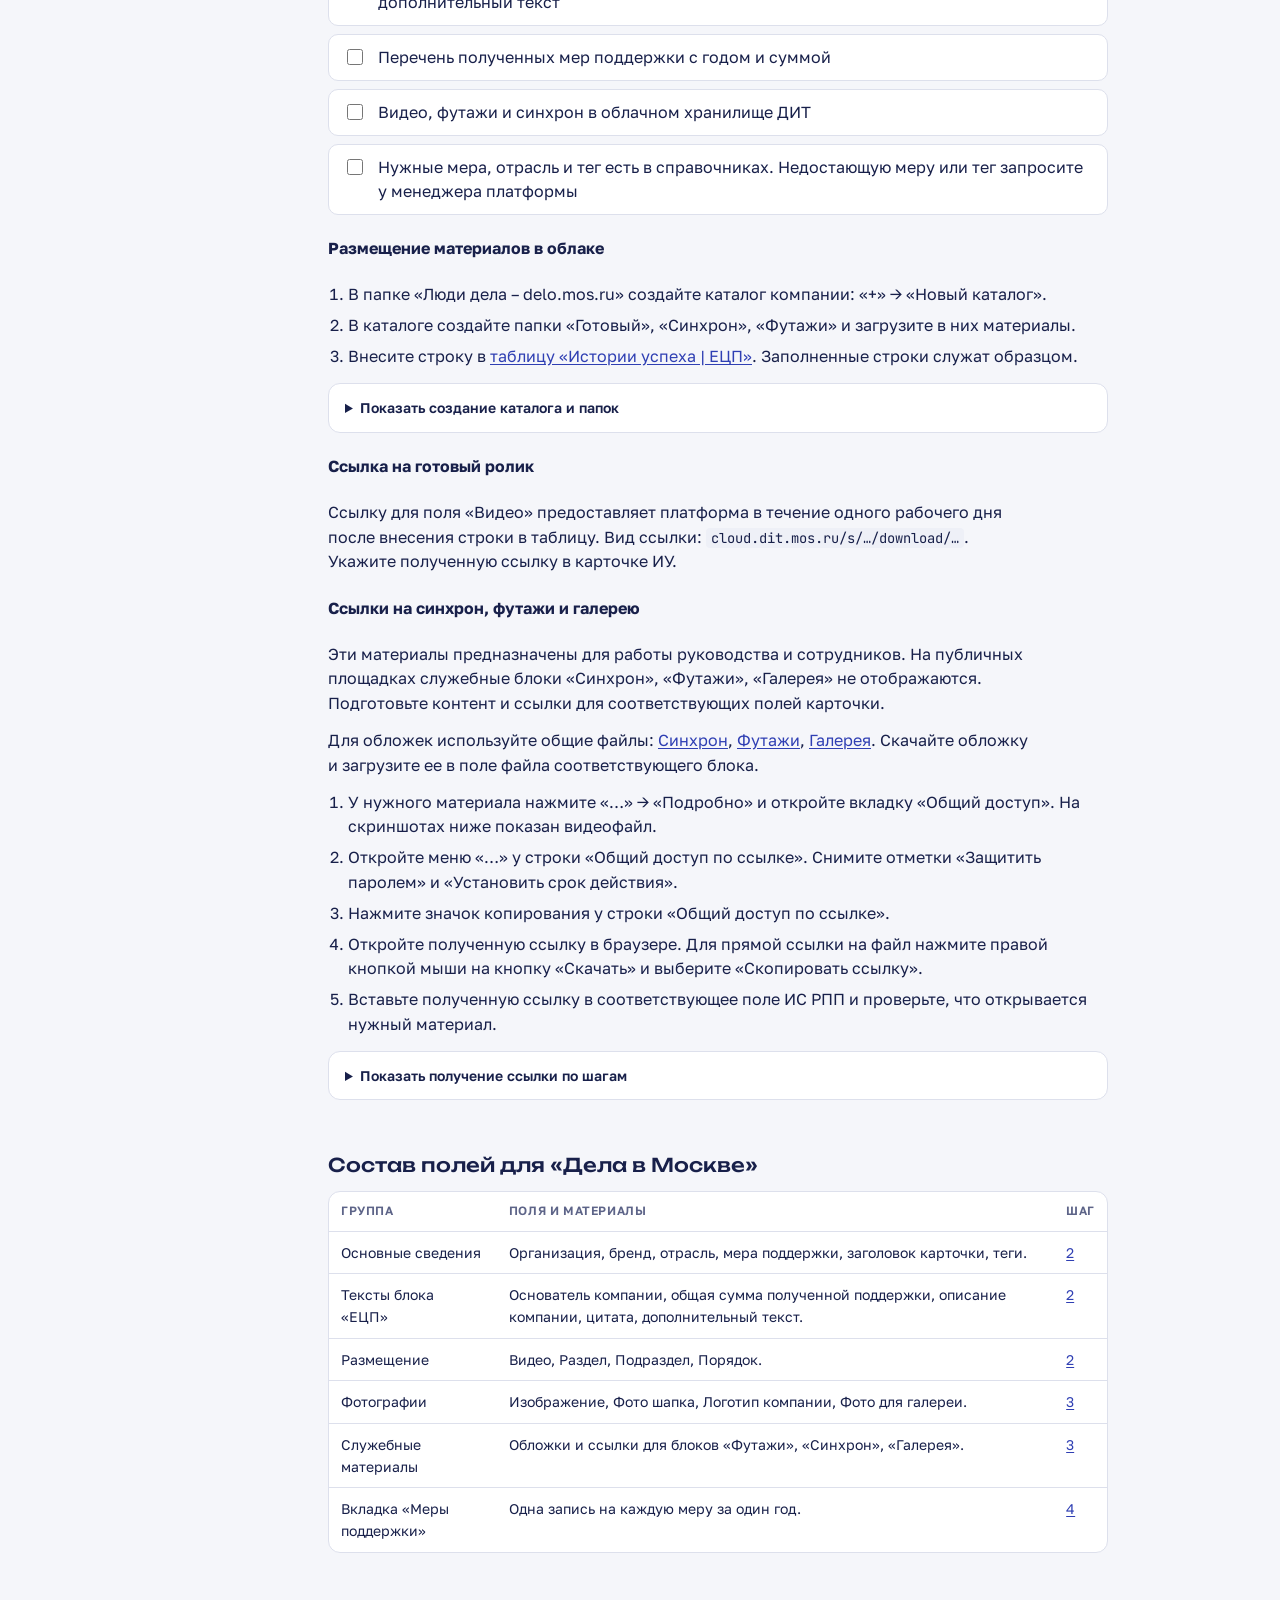
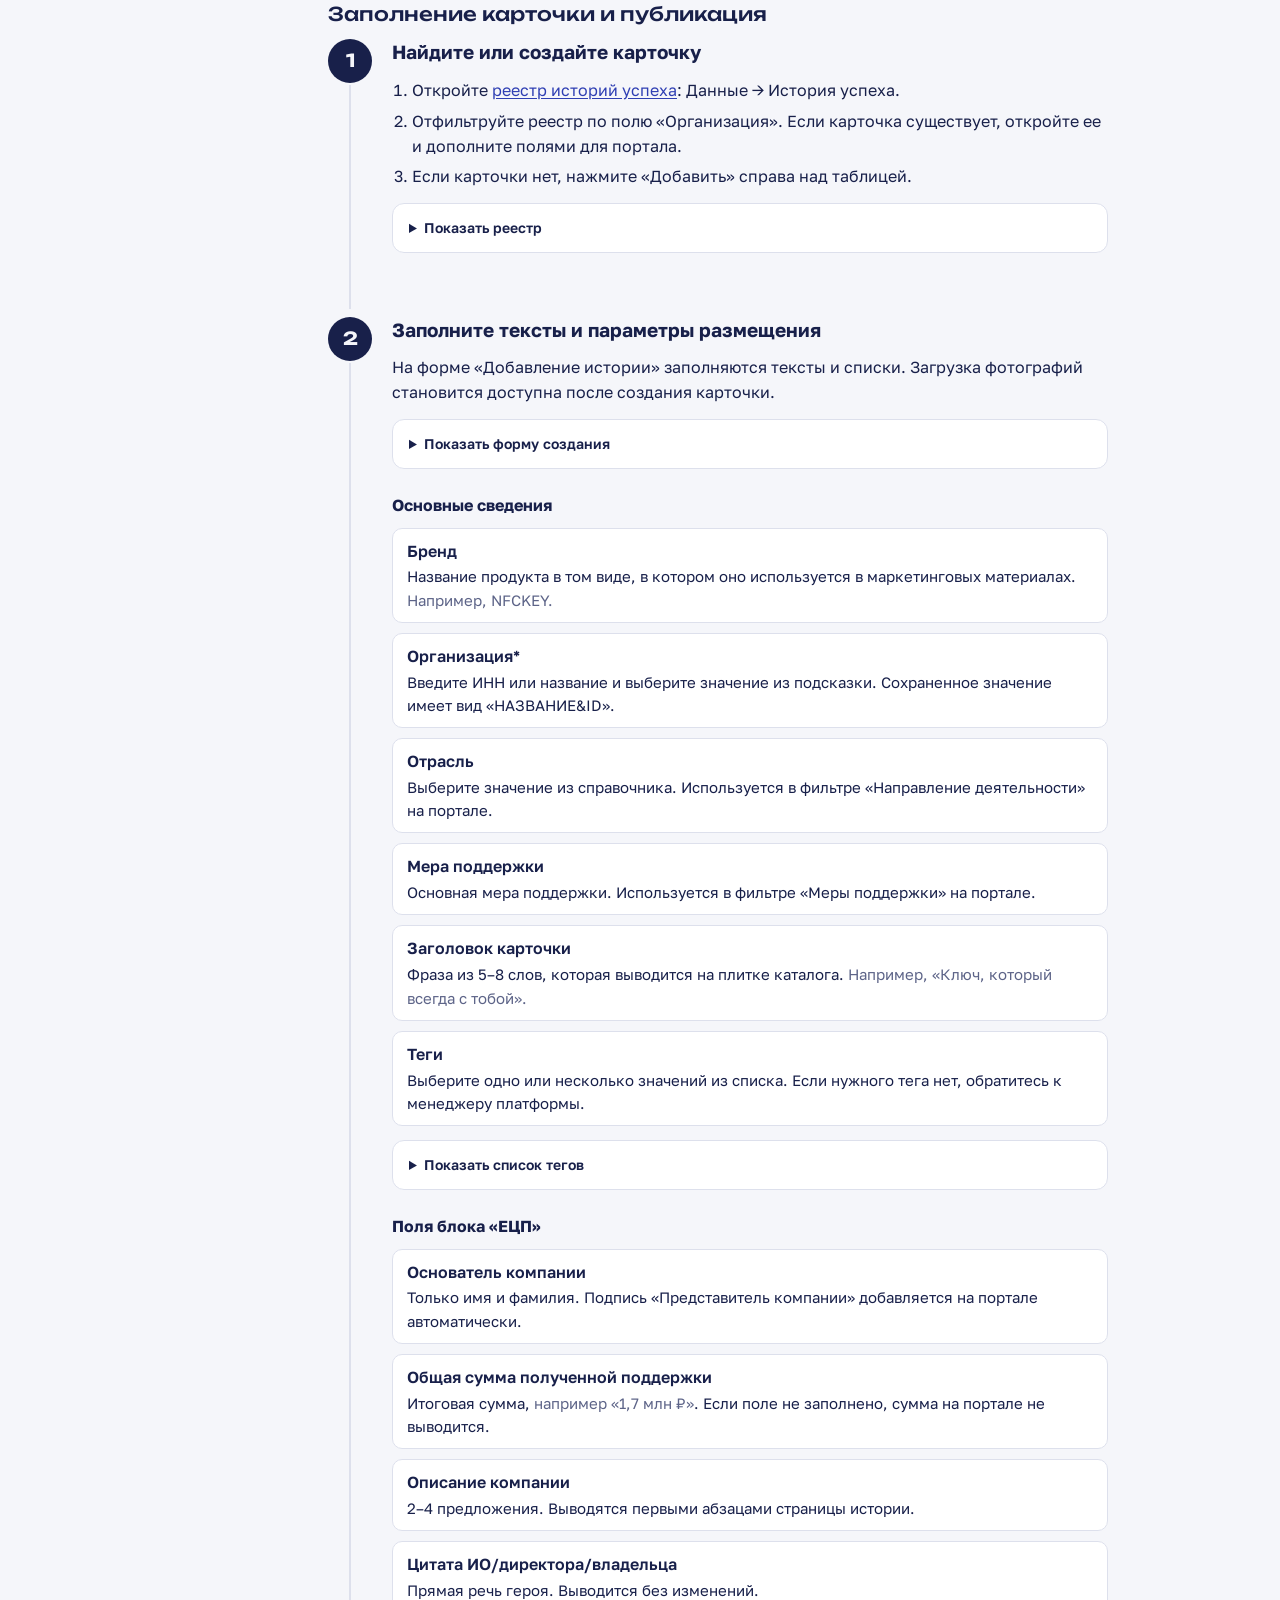
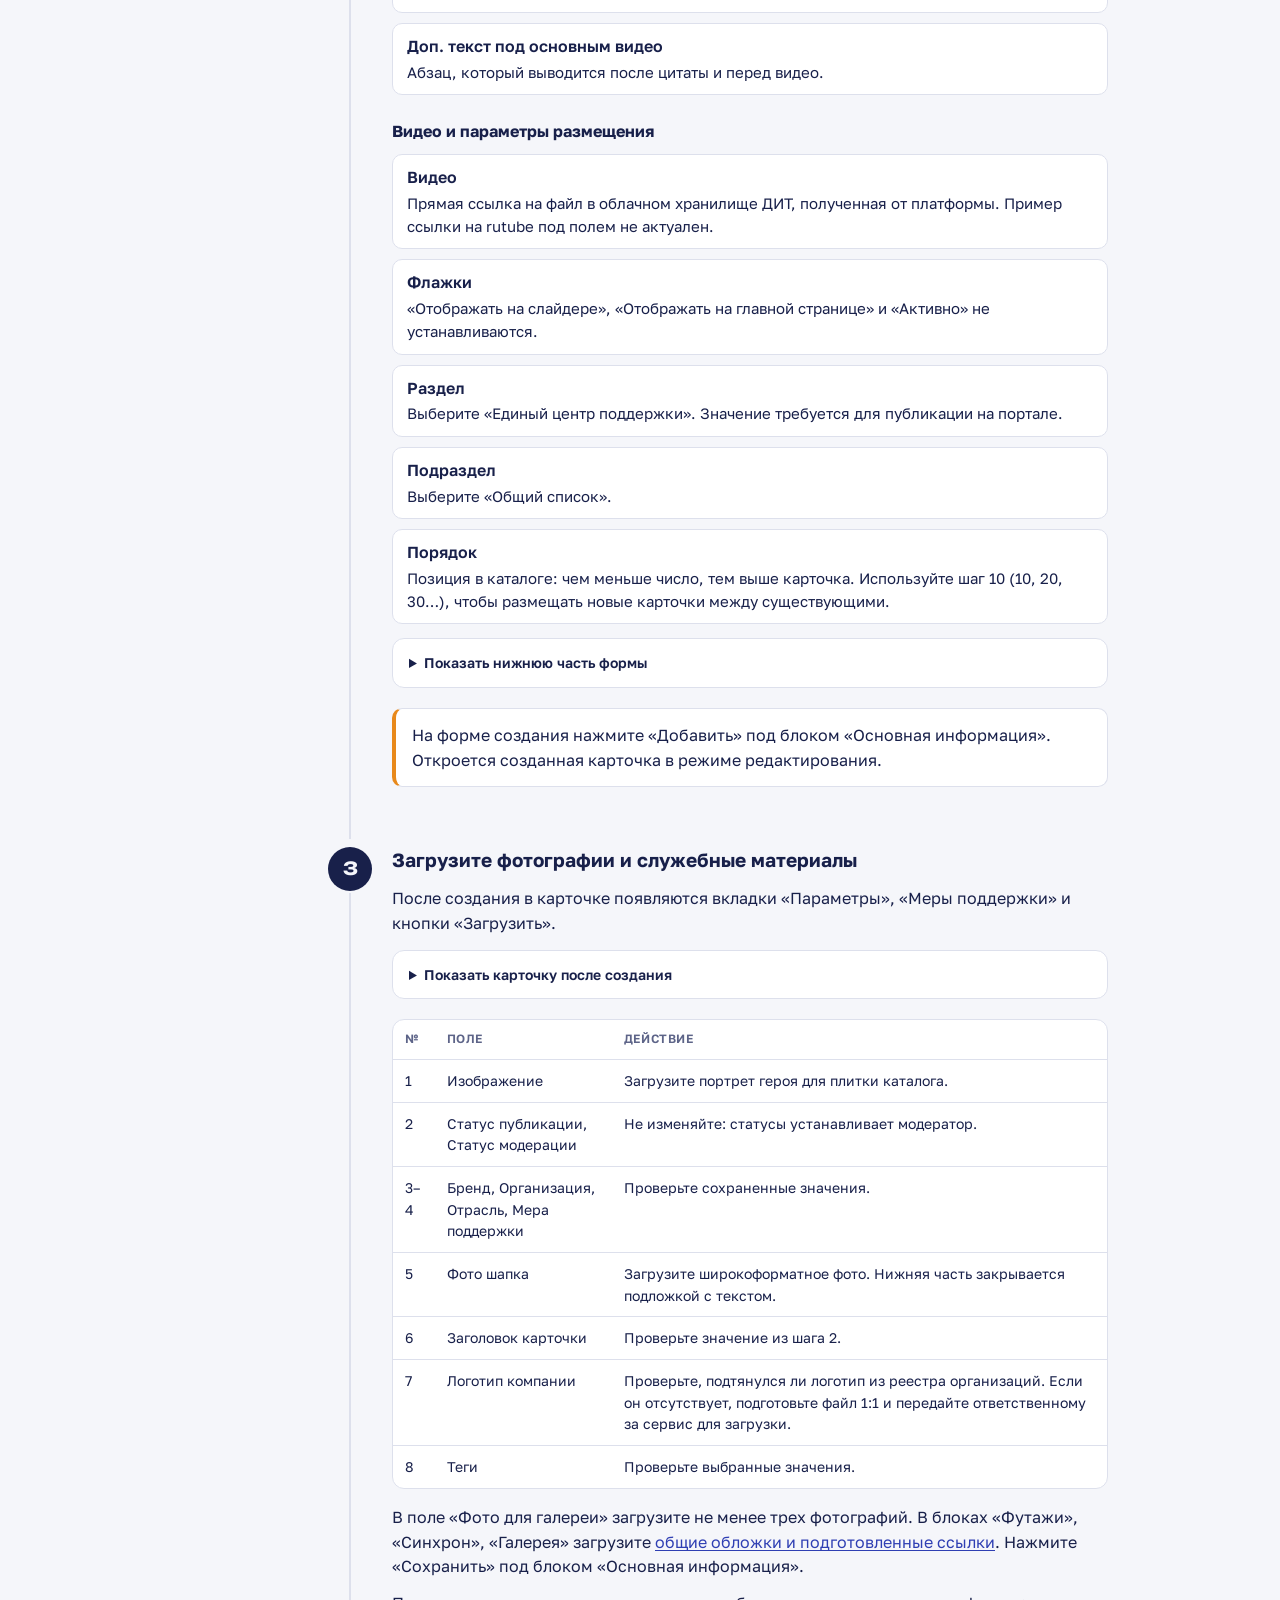
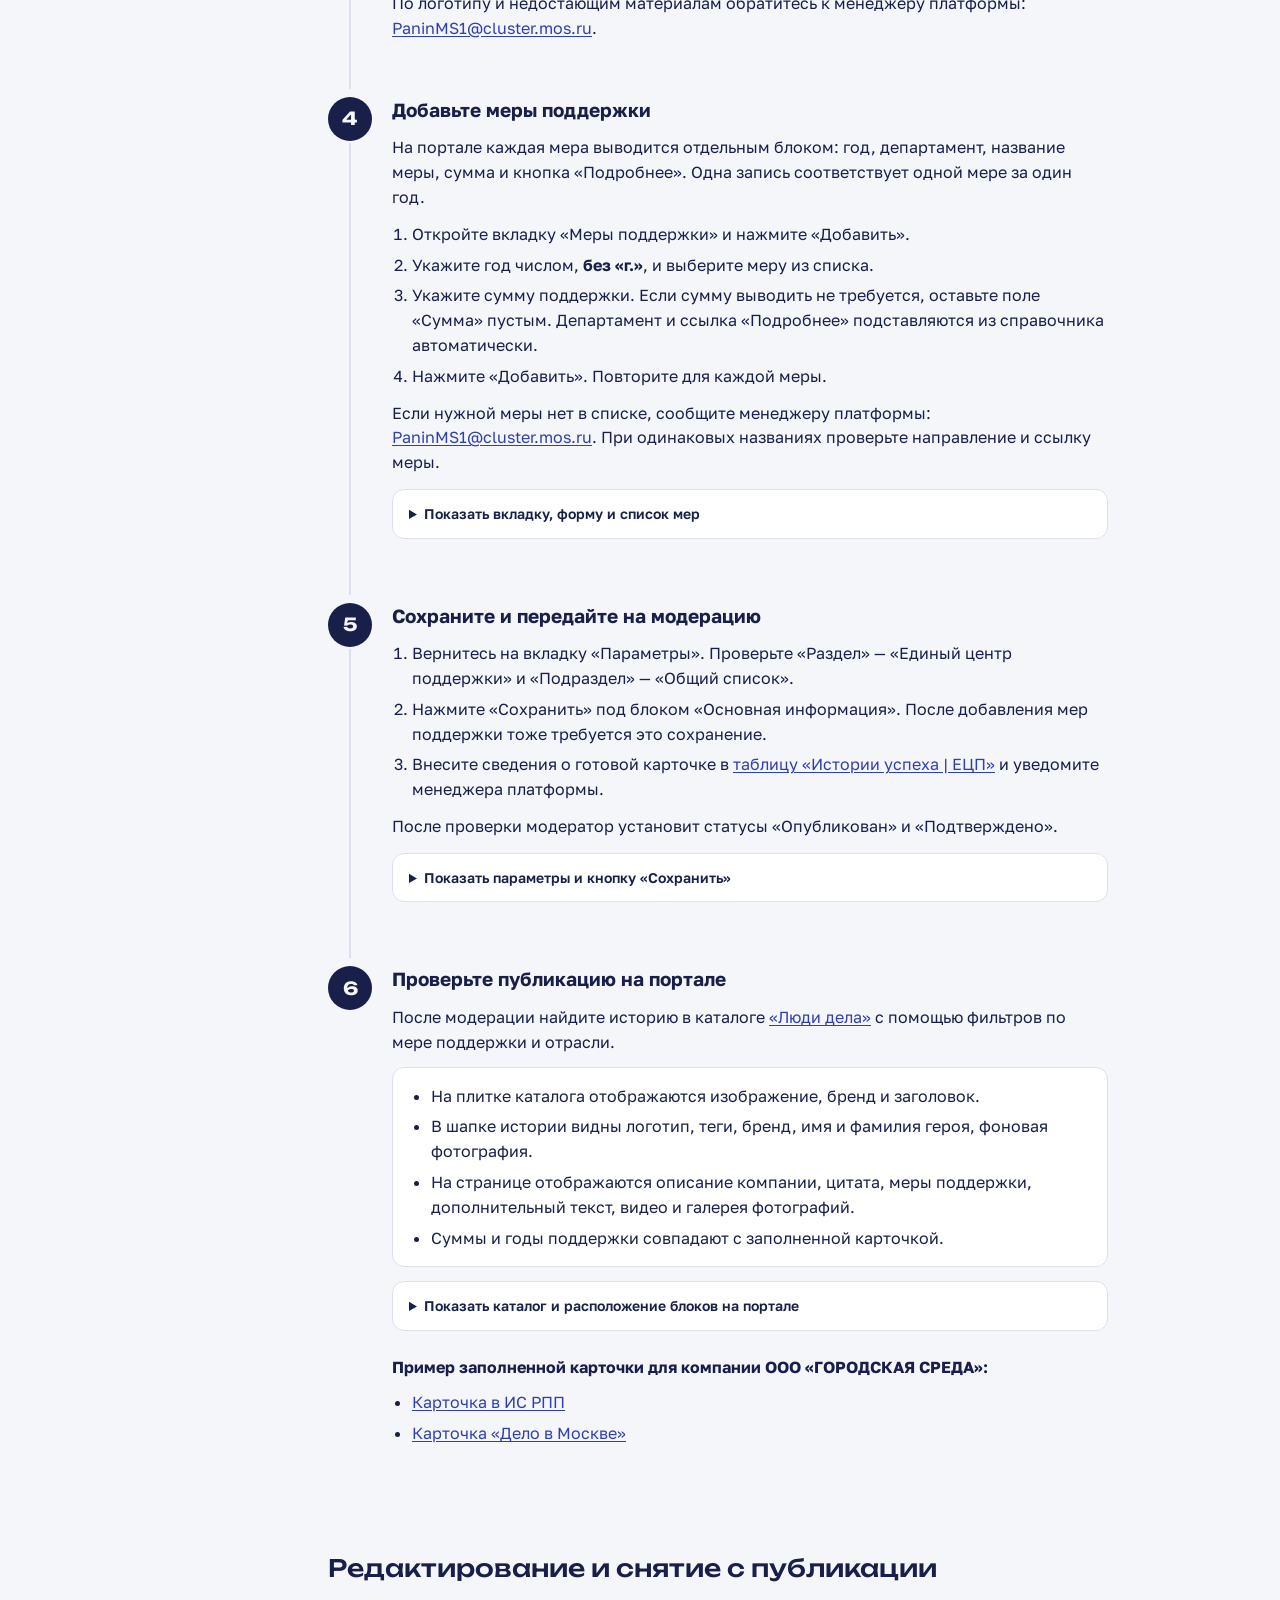
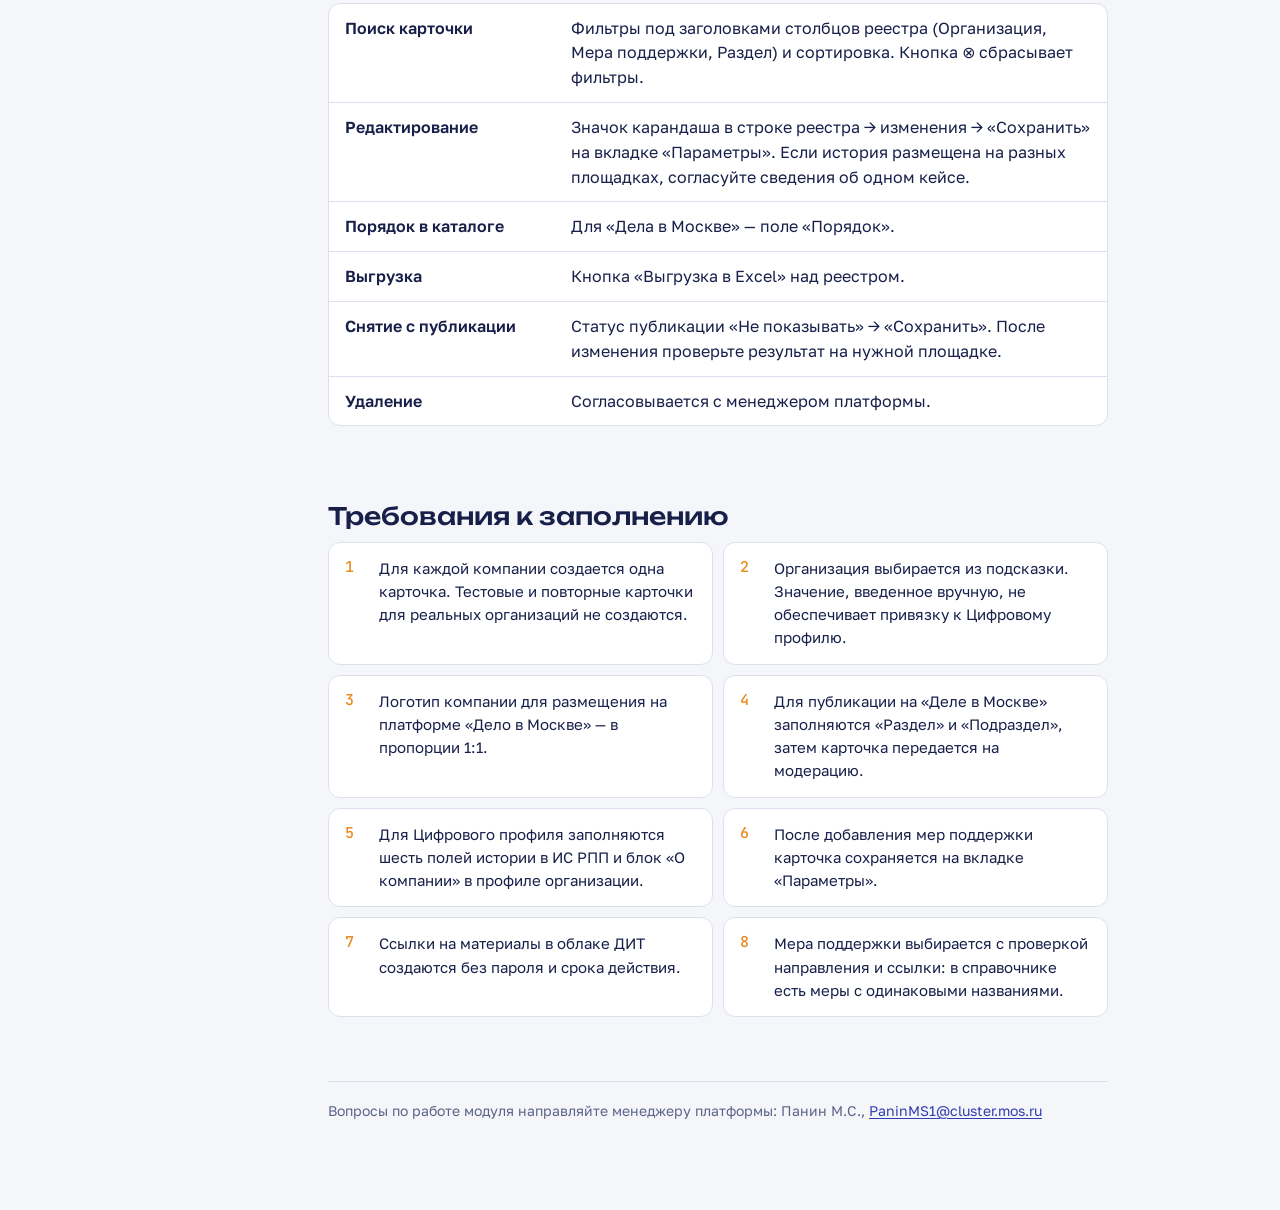
